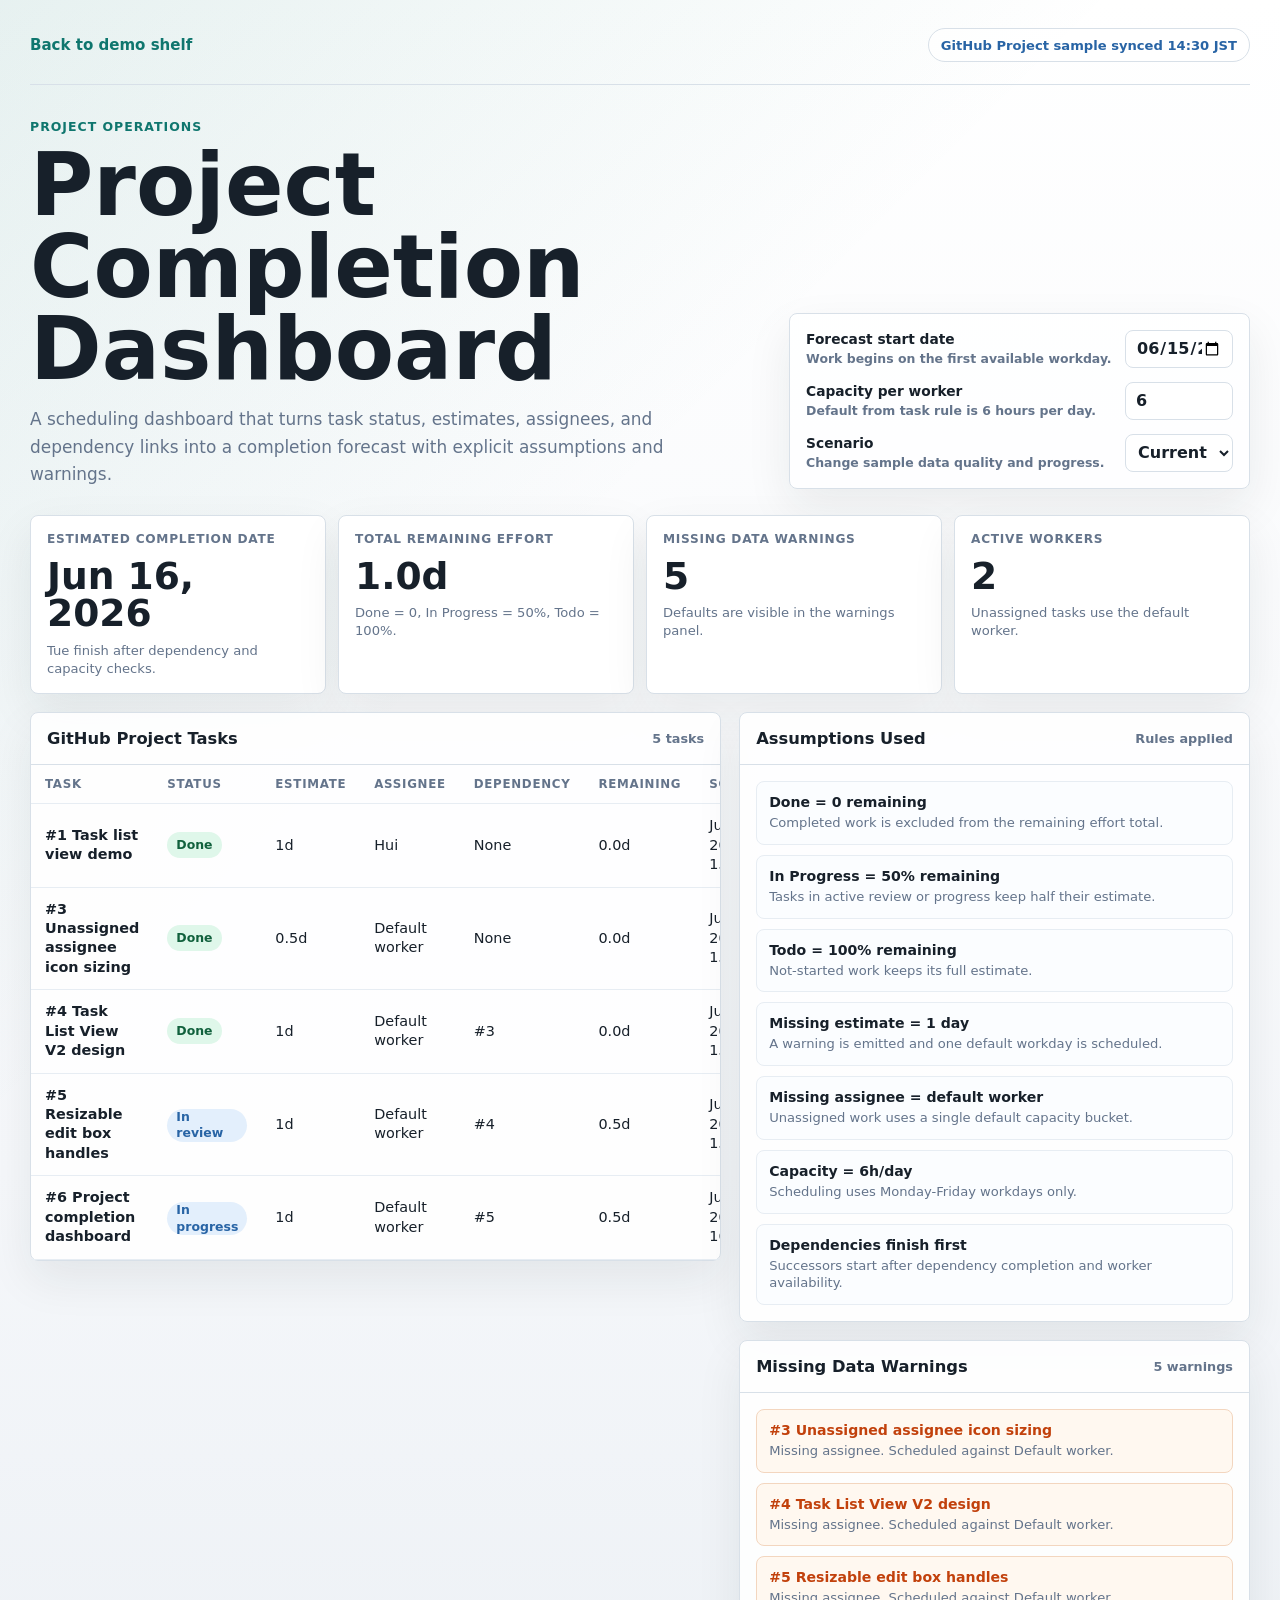
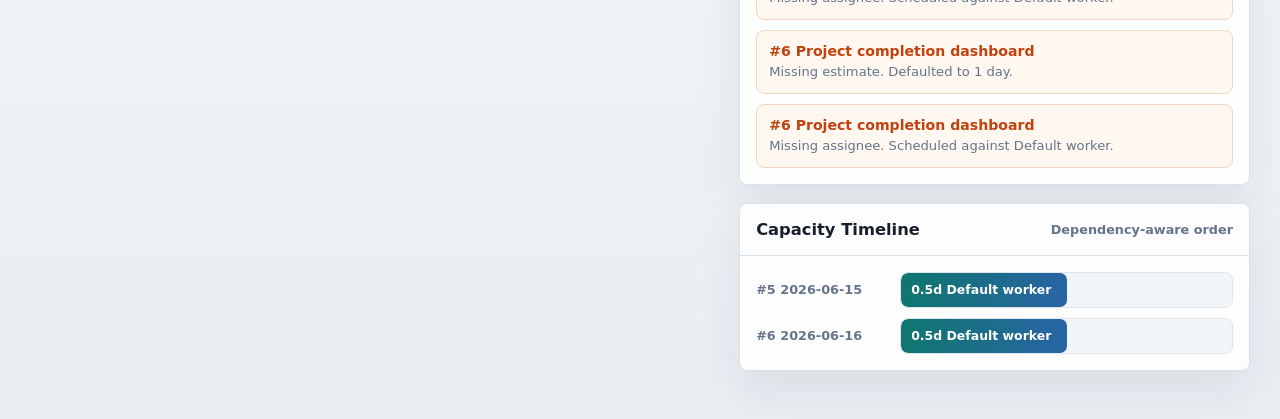
==== demos/project-dashboard/index.html @ 9aef8b50 "Add project completion dashboard demo" ====
<!doctype html>
<html lang="en">
  <head>
    <meta charset="utf-8">
    <meta name="viewport" content="width=device-width, initial-scale=1">
    <meta name="description" content="Project completion dashboard demo for GitHub Project task data.">
    <title>Project Completion Dashboard</title>
    <style>
      :root {
        color-scheme: light;
        --bg: #f5f7fa;
        --panel: #ffffff;
        --ink: #17202a;
        --muted: #64748b;
        --line: #d8e0e8;
        --green: #0f766e;
        --blue: #2864a5;
        --amber: #b86d18;
        --red: #c2410c;
        --violet: #7252aa;
        --shadow: 0 18px 46px rgba(23, 32, 42, 0.08);
        font-family:
          Inter, ui-sans-serif, system-ui, -apple-system, BlinkMacSystemFont, "Segoe UI",
          sans-serif;
      }

      * {
        box-sizing: border-box;
      }

      body {
        min-height: 100vh;
        margin: 0;
        background:
          linear-gradient(135deg, rgba(15, 118, 110, 0.1), transparent 34%),
          linear-gradient(180deg, #ffffff 0%, var(--bg) 58%, #e9eef3 100%);
        color: var(--ink);
      }

      button,
      input,
      select {
        font: inherit;
      }

      .app {
        width: min(1220px, calc(100% - 32px));
        margin: 0 auto;
        padding: 28px 0 48px;
      }

      .topbar {
        display: flex;
        align-items: center;
        justify-content: space-between;
        gap: 16px;
        padding-bottom: 22px;
        border-bottom: 1px solid var(--line);
      }

      .back {
        color: var(--green);
        font-size: 0.94rem;
        font-weight: 800;
        text-decoration: none;
      }

      .sync-chip {
        display: inline-flex;
        align-items: center;
        min-height: 34px;
        padding: 0 12px;
        border: 1px solid var(--line);
        border-radius: 999px;
        background: rgba(255, 255, 255, 0.82);
        color: var(--blue);
        font-size: 0.82rem;
        font-weight: 850;
      }

      h1,
      h2,
      h3,
      p {
        margin-top: 0;
      }

      .hero {
        display: grid;
        grid-template-columns: minmax(0, 0.92fr) minmax(320px, 0.58fr);
        gap: 28px;
        align-items: end;
        padding: 34px 0 26px;
      }

      .eyebrow {
        margin: 0 0 10px;
        color: var(--green);
        font-size: 0.78rem;
        font-weight: 850;
        letter-spacing: 0.08em;
        text-transform: uppercase;
      }

      h1 {
        max-width: 760px;
        margin-bottom: 16px;
        font-size: clamp(2.55rem, 7vw, 5.4rem);
        line-height: 0.95;
        letter-spacing: 0;
      }

      .lede {
        max-width: 680px;
        margin-bottom: 0;
        color: var(--muted);
        font-size: 1.06rem;
        line-height: 1.62;
      }

      .control-panel {
        display: grid;
        gap: 14px;
        padding: 16px;
        border: 1px solid var(--line);
        border-radius: 8px;
        background: rgba(255, 255, 255, 0.84);
        box-shadow: var(--shadow);
      }

      .control-row {
        display: grid;
        grid-template-columns: minmax(0, 1fr) 108px;
        gap: 12px;
        align-items: center;
      }

      .control-row label {
        display: grid;
        gap: 4px;
        color: var(--ink);
        font-size: 0.86rem;
        font-weight: 850;
      }

      .control-row span {
        color: var(--muted);
        font-size: 0.78rem;
        font-weight: 700;
      }

      input,
      select {
        min-width: 0;
        min-height: 38px;
        border: 1px solid var(--line);
        border-radius: 8px;
        background: #ffffff;
        color: var(--ink);
        font-weight: 800;
      }

      input {
        padding: 0 10px;
      }

      select {
        padding: 0 8px;
      }

      .metrics {
        display: grid;
        grid-template-columns: repeat(4, minmax(0, 1fr));
        gap: 12px;
        margin-bottom: 18px;
      }

      .metric {
        min-height: 132px;
        padding: 16px;
        border: 1px solid var(--line);
        border-radius: 8px;
        background: var(--panel);
        box-shadow: var(--shadow);
      }

      .metric span {
        display: block;
        margin-bottom: 12px;
        color: var(--muted);
        font-size: 0.76rem;
        font-weight: 850;
        letter-spacing: 0.06em;
        text-transform: uppercase;
      }

      .metric strong {
        display: block;
        font-size: clamp(1.55rem, 3vw, 2.35rem);
        line-height: 1;
      }

      .metric small {
        display: block;
        margin-top: 9px;
        color: var(--muted);
        font-size: 0.82rem;
        line-height: 1.35;
      }

      .workspace {
        display: grid;
        grid-template-columns: minmax(0, 1.15fr) minmax(300px, 0.85fr);
        gap: 18px;
        align-items: start;
      }

      .panel {
        min-width: 0;
        border: 1px solid var(--line);
        border-radius: 8px;
        background: rgba(255, 255, 255, 0.9);
        box-shadow: var(--shadow);
      }

      .panel-header {
        display: flex;
        align-items: center;
        justify-content: space-between;
        gap: 12px;
        padding: 16px;
        border-bottom: 1px solid var(--line);
      }

      .panel-header h2 {
        margin: 0;
        font-size: 1.02rem;
      }

      .panel-header span {
        color: var(--muted);
        font-size: 0.8rem;
        font-weight: 800;
      }

      .table-wrap {
        overflow-x: auto;
      }

      table {
        width: 100%;
        border-collapse: collapse;
        min-width: 720px;
      }

      th,
      td {
        padding: 12px 14px;
        border-bottom: 1px solid #e7edf3;
        text-align: left;
        vertical-align: middle;
      }

      th {
        color: var(--muted);
        font-size: 0.74rem;
        font-weight: 850;
        letter-spacing: 0.06em;
        text-transform: uppercase;
      }

      td {
        font-size: 0.9rem;
        line-height: 1.35;
      }

      .task-title {
        font-weight: 850;
      }

      .status {
        display: inline-flex;
        align-items: center;
        min-height: 26px;
        padding: 0 9px;
        border-radius: 999px;
        background: #edf2f7;
        color: var(--ink);
        font-size: 0.78rem;
        font-weight: 850;
      }

      .status.done {
        background: #dff7ea;
        color: #11613d;
      }

      .status.progress {
        background: #e3effc;
        color: var(--blue);
      }

      .status.todo {
        background: #f8ecd9;
        color: var(--amber);
      }

      .side-stack {
        display: grid;
        gap: 18px;
      }

      .list {
        display: grid;
        gap: 10px;
        padding: 16px;
        margin: 0;
        list-style: none;
      }

      .list li {
        display: grid;
        gap: 4px;
        padding: 12px;
        border: 1px solid #e7edf3;
        border-radius: 8px;
        background: #fbfdff;
      }

      .list strong {
        font-size: 0.88rem;
      }

      .list span {
        color: var(--muted);
        font-size: 0.82rem;
        line-height: 1.35;
      }

      .warnings li {
        border-color: #f3d6bf;
        background: #fff8f0;
      }

      .warnings strong {
        color: var(--red);
      }

      .timeline {
        display: grid;
        gap: 10px;
        padding: 16px;
      }

      .bar-row {
        display: grid;
        grid-template-columns: 132px minmax(0, 1fr);
        gap: 12px;
        align-items: center;
      }

      .bar-row span {
        color: var(--muted);
        font-size: 0.8rem;
        font-weight: 850;
      }

      .bar-track {
        min-height: 34px;
        overflow: hidden;
        border: 1px solid #dce4ec;
        border-radius: 8px;
        background: #f3f6f9;
      }

      .bar {
        display: flex;
        align-items: center;
        min-height: 34px;
        padding: 0 10px;
        border-radius: 7px;
        background: linear-gradient(90deg, var(--green), var(--blue));
        color: #ffffff;
        font-size: 0.78rem;
        font-weight: 850;
        white-space: nowrap;
      }

      .empty-state {
        padding: 18px;
        color: var(--muted);
        font-size: 0.9rem;
      }

      @media (max-width: 980px) {
        .hero,
        .workspace {
          grid-template-columns: 1fr;
        }

        .metrics {
          grid-template-columns: repeat(2, minmax(0, 1fr));
        }
      }

      @media (max-width: 640px) {
        .app {
          width: min(100% - 24px, 1220px);
          padding-top: 22px;
        }

        .topbar,
        .panel-header {
          align-items: flex-start;
          flex-direction: column;
        }

        .metrics {
          grid-template-columns: 1fr;
        }

        .control-row,
        .bar-row {
          grid-template-columns: 1fr;
        }
      }
    </style>
  </head>
  <body>
    <main class="app">
      <header class="topbar">
        <a class="back" href="/">Back to demo shelf</a>
        <span class="sync-chip">GitHub Project sample synced 14:30 JST</span>
      </header>

      <section class="hero" aria-labelledby="page-title">
        <div>
          <p class="eyebrow">Project operations</p>
          <h1 id="page-title">Project Completion Dashboard</h1>
          <p class="lede">
            A scheduling dashboard that turns task status, estimates, assignees, and dependency links into a completion forecast with explicit assumptions and warnings.
          </p>
        </div>
        <form class="control-panel" aria-label="Forecast controls">
          <div class="control-row">
            <label for="start-date">
              Forecast start date
              <span>Work begins on the first available workday.</span>
            </label>
            <input id="start-date" type="date" value="2026-06-15">
          </div>
          <div class="control-row">
            <label for="capacity">
              Capacity per worker
              <span>Default from task rule is 6 hours per day.</span>
            </label>
            <input id="capacity" type="number" min="1" max="12" step="0.5" value="6">
          </div>
          <div class="control-row">
            <label for="scenario">
              Scenario
              <span>Change sample data quality and progress.</span>
            </label>
            <select id="scenario">
              <option value="current">Current board</option>
              <option value="clean">Fully estimated</option>
              <option value="blocked">Blocked review</option>
            </select>
          </div>
        </form>
      </section>

      <section class="metrics" aria-label="Forecast summary">
        <div class="metric">
          <span>Estimated Completion Date</span>
          <strong id="completion-date">-</strong>
          <small id="completion-note">Waiting for project data.</small>
        </div>
        <div class="metric">
          <span>Total Remaining Effort</span>
          <strong id="remaining-effort">-</strong>
          <small>Done = 0, In Progress = 50%, Todo = 100%.</small>
        </div>
        <div class="metric">
          <span>Missing Data Warnings</span>
          <strong id="warning-count">-</strong>
          <small>Defaults are visible in the warnings panel.</small>
        </div>
        <div class="metric">
          <span>Active Workers</span>
          <strong id="worker-count">-</strong>
          <small>Unassigned tasks use the default worker.</small>
        </div>
      </section>

      <section class="workspace">
        <div class="panel">
          <div class="panel-header">
            <h2>GitHub Project Tasks</h2>
            <span id="task-count">0 tasks</span>
          </div>
          <div class="table-wrap">
            <table>
              <thead>
                <tr>
                  <th>Task</th>
                  <th>Status</th>
                  <th>Estimate</th>
                  <th>Assignee</th>
                  <th>Dependency</th>
                  <th>Remaining</th>
                  <th>Scheduled</th>
                </tr>
              </thead>
              <tbody id="task-body"></tbody>
            </table>
          </div>
        </div>

        <div class="side-stack">
          <div class="panel">
            <div class="panel-header">
              <h2>Assumptions Used</h2>
              <span>Rules applied</span>
            </div>
            <ul class="list" id="assumptions-list"></ul>
          </div>

          <div class="panel">
            <div class="panel-header">
              <h2>Missing Data Warnings</h2>
              <span id="warning-label">0 warnings</span>
            </div>
            <ul class="list warnings" id="warnings-list"></ul>
          </div>

          <div class="panel">
            <div class="panel-header">
              <h2>Capacity Timeline</h2>
              <span>Dependency-aware order</span>
            </div>
            <div class="timeline" id="timeline"></div>
          </div>
        </div>
      </section>
    </main>

    <script>
      const scenarios = {
        current: [
          { id: 1, title: "Task list view demo", status: "Done", estimateDays: 1, assignee: "Hui", dependency: null },
          { id: 3, title: "Unassigned assignee icon sizing", status: "Done", estimateDays: 0.5, assignee: "", dependency: null },
          { id: 4, title: "Task List View V2 design", status: "Done", estimateDays: 1, assignee: "", dependency: 3 },
          { id: 5, title: "Resizable edit box handles", status: "In review", estimateDays: 1, assignee: "", dependency: 4 },
          { id: 6, title: "Project completion dashboard", status: "In progress", estimateDays: null, assignee: "", dependency: 5 }
        ],
        clean: [
          { id: 1, title: "Task list view demo", status: "Done", estimateDays: 1, assignee: "Hui", dependency: null },
          { id: 3, title: "Unassigned assignee icon sizing", status: "Done", estimateDays: 0.5, assignee: "Hui", dependency: null },
          { id: 4, title: "Task List View V2 design", status: "Done", estimateDays: 1, assignee: "Hui", dependency: 3 },
          { id: 5, title: "Resizable edit box handles", status: "In review", estimateDays: 1, assignee: "Hui", dependency: 4 },
          { id: 6, title: "Project completion dashboard", status: "In progress", estimateDays: 1.5, assignee: "Hui", dependency: 5 }
        ],
        blocked: [
          { id: 1, title: "Task list view demo", status: "Done", estimateDays: 1, assignee: "Hui", dependency: null },
          { id: 3, title: "Unassigned assignee icon sizing", status: "Done", estimateDays: null, assignee: "", dependency: null },
          { id: 4, title: "Task List View V2 design", status: "Done", estimateDays: 1, assignee: "", dependency: 3 },
          { id: 5, title: "Resizable edit box handles", status: "Todo", estimateDays: null, assignee: "", dependency: 4 },
          { id: 6, title: "Project completion dashboard", status: "Todo", estimateDays: null, assignee: "", dependency: 5 }
        ]
      };

      const state = {
        startDate: "2026-06-15",
        capacityHours: 6,
        scenario: "current"
      };

      const statusClass = {
        Done: "done",
        "In progress": "progress",
        "In review": "progress",
        Todo: "todo",
        Draft: "todo"
      };

      const workdayNames = ["Sun", "Mon", "Tue", "Wed", "Thu", "Fri", "Sat"];

      const elements = {
        startDate: document.querySelector("#start-date"),
        capacity: document.querySelector("#capacity"),
        scenario: document.querySelector("#scenario"),
        completionDate: document.querySelector("#completion-date"),
        completionNote: document.querySelector("#completion-note"),
        remainingEffort: document.querySelector("#remaining-effort"),
        warningCount: document.querySelector("#warning-count"),
        warningLabel: document.querySelector("#warning-label"),
        workerCount: document.querySelector("#worker-count"),
        taskCount: document.querySelector("#task-count"),
        taskBody: document.querySelector("#task-body"),
        assumptionsList: document.querySelector("#assumptions-list"),
        warningsList: document.querySelector("#warnings-list"),
        timeline: document.querySelector("#timeline")
      };

      function parseDate(value) {
        const [year, month, day] = value.split("-").map(Number);
        return new Date(year, month - 1, day);
      }

      function formatDate(date) {
        return new Intl.DateTimeFormat("en", {
          month: "short",
          day: "numeric",
          year: "numeric"
        }).format(date);
      }

      function toISODate(date) {
        const year = date.getFullYear();
        const month = String(date.getMonth() + 1).padStart(2, "0");
        const day = String(date.getDate()).padStart(2, "0");
        return `${year}-${month}-${day}`;
      }

      function isWorkday(date) {
        const day = date.getDay();
        return day >= 1 && day <= 5;
      }

      function nextWorkday(date) {
        const candidate = new Date(date);
        while (!isWorkday(candidate)) {
          candidate.setDate(candidate.getDate() + 1);
        }
        return candidate;
      }

      function addWorkdays(date, days) {
        let remaining = Math.max(0, Math.ceil(days));
        const cursor = nextWorkday(date);
        if (remaining === 0) {
          return cursor;
        }

        while (remaining > 1) {
          cursor.setDate(cursor.getDate() + 1);
          if (isWorkday(cursor)) {
            remaining -= 1;
          }
        }

        return cursor;
      }

      function effortMultiplier(status) {
        if (status === "Done") return 0;
        if (status === "In progress" || status === "In review") return 0.5;
        return 1;
      }

      function topologicalSort(tasks) {
        const sorted = [];
        const pending = [...tasks];
        const seen = new Set();

        while (pending.length) {
          const index = pending.findIndex((task) => !task.dependency || seen.has(task.dependency));
          const nextIndex = index === -1 ? 0 : index;
          const [task] = pending.splice(nextIndex, 1);
          sorted.push(task);
          seen.add(task.id);
        }

        return sorted;
      }

      function buildForecast() {
        const tasks = scenarios[state.scenario].map((task) => ({ ...task }));
        const startDate = nextWorkday(parseDate(state.startDate));
        const warnings = [];
        const workerAvailability = new Map();
        const finishByTask = new Map();

        const scheduled = topologicalSort(tasks).map((task) => {
          const estimateDays = Number.isFinite(task.estimateDays) ? task.estimateDays : 1;
          const worker = task.assignee || "Default worker";
          const remainingDays = estimateDays * effortMultiplier(task.status) * (6 / state.capacityHours);
          const dependencyFinish = task.dependency ? finishByTask.get(task.dependency) : null;
          const workerReady = workerAvailability.get(worker) || startDate;
          const earliest = nextWorkday(new Date(Math.max(startDate, dependencyFinish || startDate, workerReady)));
          const finish = remainingDays === 0 ? earliest : addWorkdays(earliest, remainingDays);

          if (!Number.isFinite(task.estimateDays)) {
            warnings.push({
              task: `#${task.id} ${task.title}`,
              message: "Missing estimate. Defaulted to 1 day."
            });
          }

          if (!task.assignee) {
            warnings.push({
              task: `#${task.id} ${task.title}`,
              message: "Missing assignee. Scheduled against Default worker."
            });
          }

          finishByTask.set(task.id, finish);
          if (remainingDays > 0) {
            const nextAvailable = new Date(finish);
            nextAvailable.setDate(nextAvailable.getDate() + 1);
            workerAvailability.set(worker, nextWorkday(nextAvailable));
          }

          return {
            ...task,
            estimateDays,
            worker,
            remainingDays,
            start: earliest,
            finish
          };
        });

        const openTasks = scheduled.filter((task) => task.remainingDays > 0);
        const completion = openTasks.reduce((latest, task) => {
          return task.finish > latest ? task.finish : latest;
        }, startDate);

        return {
          tasks: scheduled,
          startDate,
          completion,
          remainingDays: scheduled.reduce((sum, task) => sum + task.remainingDays, 0),
          warnings,
          workers: new Set(scheduled.map((task) => task.worker)),
          openTasks
        };
      }

      function renderMetrics(forecast) {
        elements.completionDate.textContent = formatDate(forecast.completion);
        elements.completionNote.textContent = `${workdayNames[forecast.completion.getDay()]} finish after dependency and capacity checks.`;
        elements.remainingEffort.textContent = `${forecast.remainingDays.toFixed(1)}d`;
        elements.warningCount.textContent = String(forecast.warnings.length);
        elements.warningLabel.textContent = `${forecast.warnings.length} warnings`;
        elements.workerCount.textContent = String(forecast.workers.size);
        elements.taskCount.textContent = `${forecast.tasks.length} tasks`;
      }

      function renderTasks(forecast) {
        elements.taskBody.innerHTML = forecast.tasks.map((task) => {
          const statusKey = statusClass[task.status] || "todo";
          const dependency = task.dependency ? `#${task.dependency}` : "None";
          const estimate = Number.isFinite(task.estimateDays) ? `${task.estimateDays}d` : "1d default";
          return `
            <tr>
              <td class="task-title">#${task.id} ${task.title}</td>
              <td><span class="status ${statusKey}">${task.status}</span></td>
              <td>${estimate}</td>
              <td>${task.worker}</td>
              <td>${dependency}</td>
              <td>${task.remainingDays.toFixed(1)}d</td>
              <td>${formatDate(task.start)} - ${formatDate(task.finish)}</td>
            </tr>
          `;
        }).join("");
      }

      function renderAssumptions() {
        const assumptions = [
          ["Done = 0 remaining", "Completed work is excluded from the remaining effort total."],
          ["In Progress = 50% remaining", "Tasks in active review or progress keep half their estimate."],
          ["Todo = 100% remaining", "Not-started work keeps its full estimate."],
          ["Missing estimate = 1 day", "A warning is emitted and one default workday is scheduled."],
          ["Missing assignee = default worker", "Unassigned work uses a single default capacity bucket."],
          [`Capacity = ${state.capacityHours}h/day`, "Scheduling uses Monday-Friday workdays only."],
          ["Dependencies finish first", "Successors start after dependency completion and worker availability."]
        ];

        elements.assumptionsList.innerHTML = assumptions.map(([title, detail]) => `
          <li>
            <strong>${title}</strong>
            <span>${detail}</span>
          </li>
        `).join("");
      }

      function renderWarnings(forecast) {
        if (!forecast.warnings.length) {
          elements.warningsList.innerHTML = `
            <li>
              <strong>No missing data</strong>
              <span>All scheduled tasks include estimates and assignees.</span>
            </li>
          `;
          return;
        }

        elements.warningsList.innerHTML = forecast.warnings.map((warning) => `
          <li>
            <strong>${warning.task}</strong>
            <span>${warning.message}</span>
          </li>
        `).join("");
      }

      function renderTimeline(forecast) {
        if (!forecast.openTasks.length) {
          elements.timeline.innerHTML = `<p class="empty-state">No open work remains for this scenario.</p>`;
          return;
        }

        const maxRemaining = Math.max(...forecast.openTasks.map((task) => task.remainingDays), 1);
        elements.timeline.innerHTML = forecast.openTasks.map((task) => {
          const width = Math.max(18, Math.round((task.remainingDays / maxRemaining) * 100));
          return `
            <div class="bar-row">
              <span>#${task.id} ${toISODate(task.finish)}</span>
              <div class="bar-track">
                <div class="bar" style="width: ${width}%;">${task.remainingDays.toFixed(1)}d ${task.worker}</div>
              </div>
            </div>
          `;
        }).join("");
      }

      function render() {
        state.startDate = elements.startDate.value;
        state.capacityHours = Number(elements.capacity.value) || 6;
        state.scenario = elements.scenario.value;

        const forecast = buildForecast();
        renderMetrics(forecast);
        renderTasks(forecast);
        renderAssumptions();
        renderWarnings(forecast);
        renderTimeline(forecast);
      }

      elements.startDate.addEventListener("change", render);
      elements.capacity.addEventListener("input", render);
      elements.scenario.addEventListener("change", render);

      render();
    </script>
  </body>
</html>
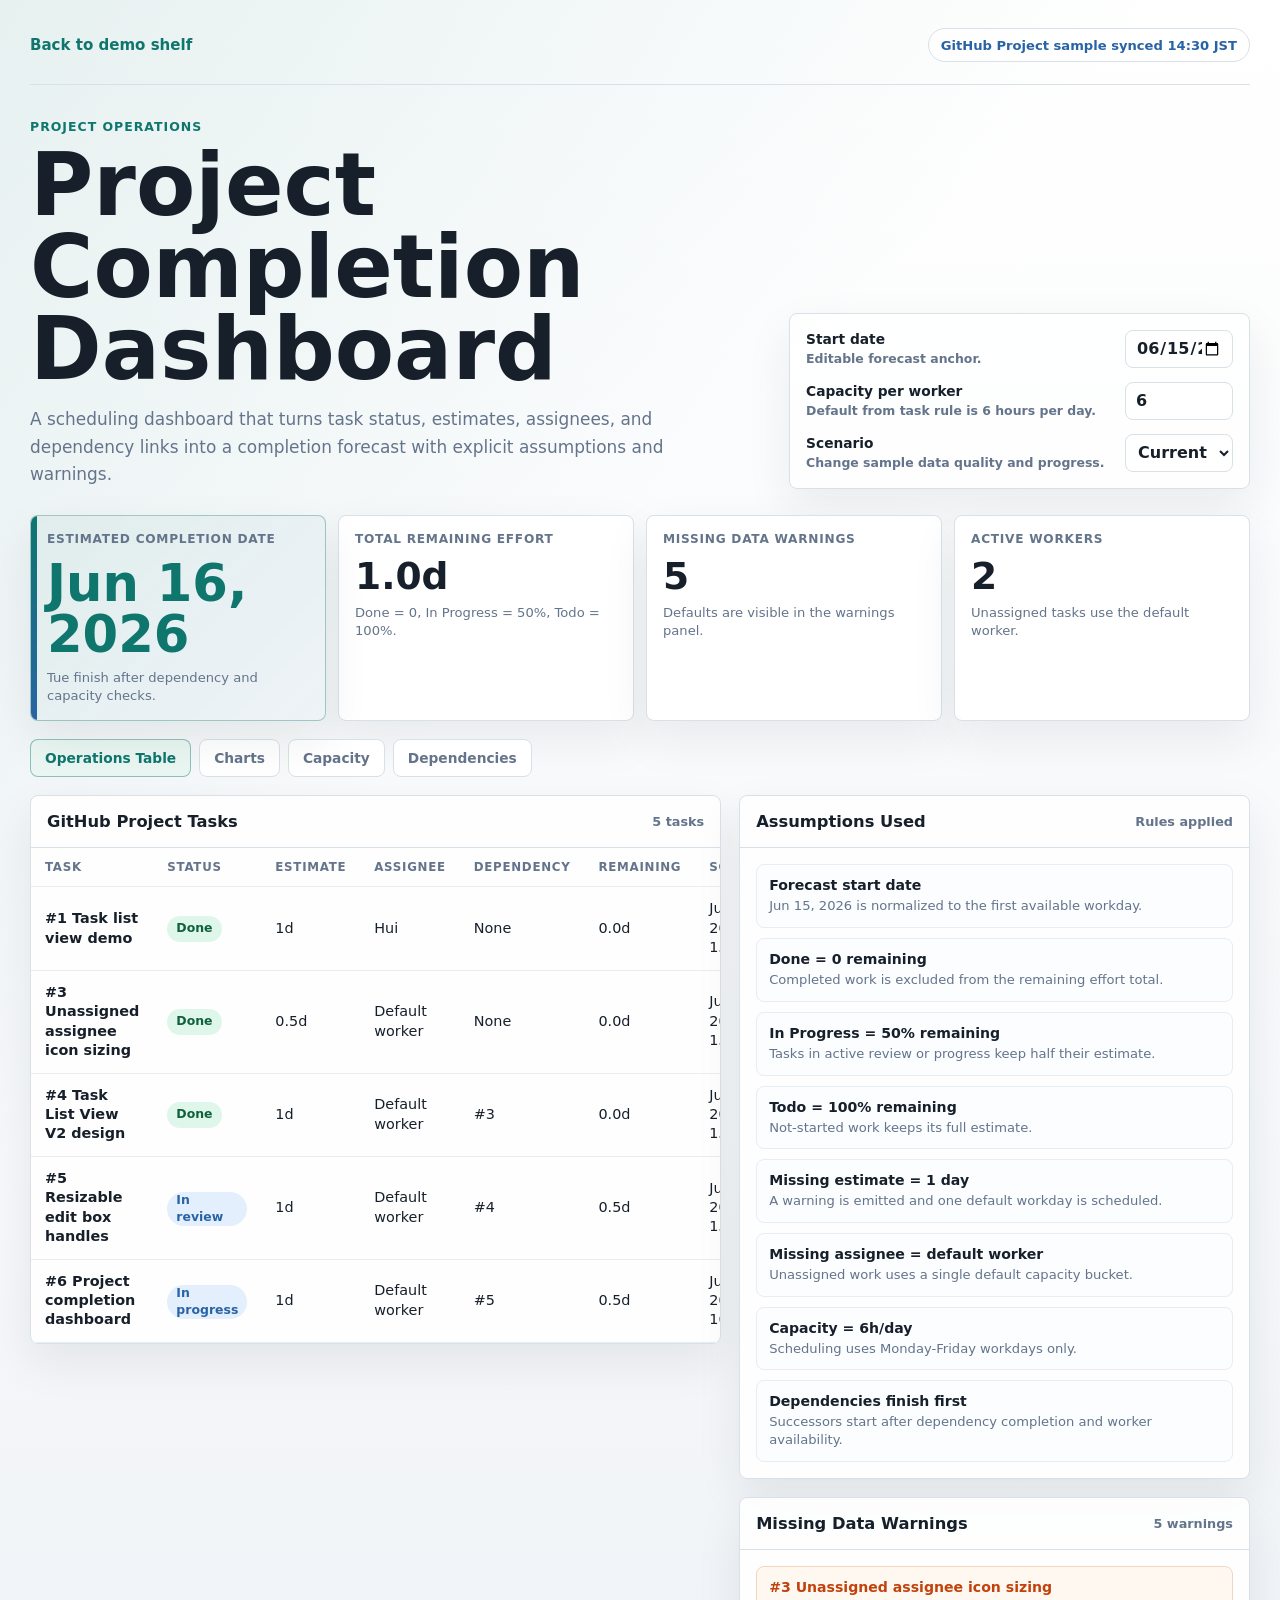
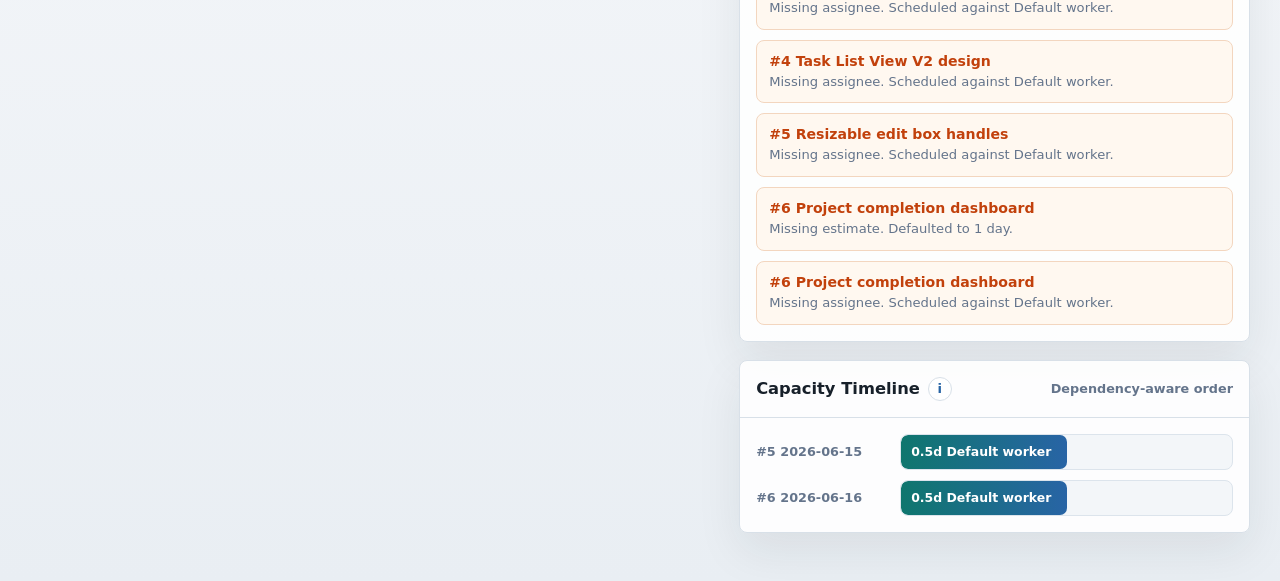
==== commit 9ffcd244: "Refine project dashboard review designs" ====
--- a/demos/project-dashboard/index.html
+++ b/demos/project-dashboard/index.html
@@ -184,6 +184,23 @@
         box-shadow: var(--shadow);
       }
 
+      .metric.primary {
+        position: relative;
+        overflow: hidden;
+        border-color: rgba(15, 118, 110, 0.34);
+        background:
+          linear-gradient(135deg, rgba(15, 118, 110, 0.13), rgba(40, 100, 165, 0.08)),
+          #ffffff;
+      }
+
+      .metric.primary::before {
+        position: absolute;
+        inset: 0 auto 0 0;
+        width: 6px;
+        background: linear-gradient(180deg, var(--green), var(--blue));
+        content: "";
+      }
+
       .metric span {
         display: block;
         margin-bottom: 12px;
@@ -200,6 +217,11 @@
         line-height: 1;
       }
 
+      .metric.primary strong {
+        color: var(--green);
+        font-size: clamp(2rem, 4vw, 3.3rem);
+      }
+
       .metric small {
         display: block;
         margin-top: 9px;
@@ -213,6 +235,39 @@
         grid-template-columns: minmax(0, 1.15fr) minmax(300px, 0.85fr);
         gap: 18px;
         align-items: start;
+      }
+
+      .view-tabs {
+        display: flex;
+        flex-wrap: wrap;
+        gap: 8px;
+        margin: 0 0 18px;
+      }
+
+      .tab-button {
+        min-height: 38px;
+        padding: 0 14px;
+        border: 1px solid var(--line);
+        border-radius: 8px;
+        background: #ffffff;
+        color: var(--muted);
+        font-size: 0.86rem;
+        font-weight: 850;
+        cursor: pointer;
+      }
+
+      .tab-button[aria-selected="true"] {
+        border-color: rgba(15, 118, 110, 0.42);
+        background: #e9f6f2;
+        color: var(--green);
+      }
+
+      .design-view {
+        display: none;
+      }
+
+      .design-view.active {
+        display: block;
       }
 
       .panel {
@@ -241,6 +296,49 @@
         color: var(--muted);
         font-size: 0.8rem;
         font-weight: 800;
+      }
+
+      .panel-title {
+        display: flex;
+        align-items: center;
+        gap: 8px;
+      }
+
+      .info-button {
+        display: inline-grid;
+        place-items: center;
+        width: 24px;
+        height: 24px;
+        border: 1px solid var(--line);
+        border-radius: 999px;
+        background: #ffffff;
+        color: var(--blue);
+        font-size: 0.82rem;
+        font-weight: 900;
+        cursor: help;
+      }
+
+      .info-button:focus-visible {
+        outline: 3px solid rgba(40, 100, 165, 0.25);
+        outline-offset: 2px;
+      }
+
+      .info-button:hover::after,
+      .info-button:focus-visible::after {
+        position: absolute;
+        z-index: 2;
+        width: min(260px, calc(100vw - 48px));
+        margin: 38px 0 0 -24px;
+        padding: 10px 12px;
+        border: 1px solid var(--line);
+        border-radius: 8px;
+        background: #ffffff;
+        box-shadow: var(--shadow);
+        color: var(--ink);
+        font-size: 0.78rem;
+        font-weight: 750;
+        line-height: 1.4;
+        content: attr(aria-label);
       }
 
       .table-wrap {
@@ -350,6 +448,139 @@
         display: grid;
         gap: 10px;
         padding: 16px;
+      }
+
+      .chart-grid {
+        display: grid;
+        grid-template-columns: repeat(2, minmax(0, 1fr));
+        gap: 18px;
+      }
+
+      .chart-panel {
+        min-height: 320px;
+      }
+
+      .chart-body {
+        display: grid;
+        gap: 14px;
+        padding: 16px;
+      }
+
+      .donut-wrap {
+        display: grid;
+        grid-template-columns: 180px minmax(0, 1fr);
+        gap: 16px;
+        align-items: center;
+      }
+
+      .donut {
+        width: 180px;
+        height: 180px;
+        border-radius: 50%;
+        background: conic-gradient(var(--green) 0deg, var(--green) 0deg, var(--blue) 0deg, var(--blue) 0deg, #edf2f7 0deg);
+        display: grid;
+        place-items: center;
+      }
+
+      .donut-core {
+        display: grid;
+        place-items: center;
+        width: 112px;
+        height: 112px;
+        border-radius: 50%;
+        background: #ffffff;
+        text-align: center;
+      }
+
+      .donut-core strong {
+        display: block;
+        font-size: 1.8rem;
+        line-height: 1;
+      }
+
+      .legend {
+        display: grid;
+        gap: 8px;
+        margin: 0;
+        padding: 0;
+        list-style: none;
+      }
+
+      .legend li,
+      .signal-row {
+        display: flex;
+        align-items: center;
+        justify-content: space-between;
+        gap: 12px;
+        min-height: 34px;
+        color: var(--muted);
+        font-size: 0.84rem;
+        font-weight: 800;
+      }
+
+      .legend b,
+      .signal-row b {
+        color: var(--ink);
+      }
+
+      .chart-bars,
+      .signal-list {
+        display: grid;
+        gap: 10px;
+      }
+
+      .chart-bar {
+        display: grid;
+        grid-template-columns: 118px minmax(0, 1fr) 54px;
+        gap: 10px;
+        align-items: center;
+      }
+
+      .chart-bar span {
+        color: var(--muted);
+        font-size: 0.78rem;
+        font-weight: 850;
+      }
+
+      .mini-track {
+        height: 28px;
+        overflow: hidden;
+        border: 1px solid #dce4ec;
+        border-radius: 8px;
+        background: #f3f6f9;
+      }
+
+      .mini-fill {
+        height: 100%;
+        border-radius: 7px;
+        background: linear-gradient(90deg, var(--green), var(--blue));
+      }
+
+      .dependency-flow {
+        display: grid;
+        gap: 10px;
+      }
+
+      .flow-step {
+        display: grid;
+        grid-template-columns: 46px minmax(0, 1fr) 84px;
+        gap: 10px;
+        align-items: center;
+        padding: 12px;
+        border: 1px solid #e7edf3;
+        border-radius: 8px;
+        background: #fbfdff;
+      }
+
+      .flow-step b {
+        color: var(--blue);
+        font-size: 0.88rem;
+      }
+
+      .flow-step span {
+        color: var(--muted);
+        font-size: 0.82rem;
+        font-weight: 800;
       }
 
       .bar-row {
@@ -401,6 +632,11 @@
         .metrics {
           grid-template-columns: repeat(2, minmax(0, 1fr));
         }
+
+        .chart-grid,
+        .donut-wrap {
+          grid-template-columns: 1fr;
+        }
       }
 
       @media (max-width: 640px) {
@@ -420,8 +656,15 @@
         }
 
         .control-row,
-        .bar-row {
+        .bar-row,
+        .chart-bar,
+        .flow-step {
           grid-template-columns: 1fr;
+        }
+
+        .view-tabs {
+          display: grid;
+          grid-template-columns: repeat(2, minmax(0, 1fr));
         }
       }
     </style>
@@ -444,8 +687,8 @@
         <form class="control-panel" aria-label="Forecast controls">
           <div class="control-row">
             <label for="start-date">
-              Forecast start date
-              <span>Work begins on the first available workday.</span>
+              Start date
+              <span>Editable forecast anchor.</span>
             </label>
             <input id="start-date" type="date" value="2026-06-15">
           </div>
@@ -471,7 +714,7 @@
       </section>
 
       <section class="metrics" aria-label="Forecast summary">
-        <div class="metric">
+        <div class="metric primary">
           <span>Estimated Completion Date</span>
           <strong id="completion-date">-</strong>
           <small id="completion-note">Waiting for project data.</small>
@@ -493,7 +736,15 @@
         </div>
       </section>
 
-      <section class="workspace">
+      <nav class="view-tabs" aria-label="Dashboard designs">
+        <button class="tab-button" type="button" data-view="overview" aria-selected="true">Operations Table</button>
+        <button class="tab-button" type="button" data-view="charts" aria-selected="false">Charts</button>
+        <button class="tab-button" type="button" data-view="capacity" aria-selected="false">Capacity</button>
+        <button class="tab-button" type="button" data-view="dependency" aria-selected="false">Dependencies</button>
+      </nav>
+
+      <section class="design-view active" id="view-overview" aria-label="Operations table design">
+      <div class="workspace">
         <div class="panel">
           <div class="panel-header">
             <h2>GitHub Project Tasks</h2>
@@ -536,10 +787,103 @@
 
           <div class="panel">
             <div class="panel-header">
-              <h2>Capacity Timeline</h2>
+              <div class="panel-title">
+                <h2>Capacity Timeline</h2>
+                <button
+                  class="info-button"
+                  type="button"
+                  aria-label="Capacity Timeline shows each open task after dependency, worker availability, workday, and capacity rules are applied."
+                >i</button>
+              </div>
               <span>Dependency-aware order</span>
             </div>
             <div class="timeline" id="timeline"></div>
+          </div>
+        </div>
+      </div>
+      </section>
+
+      <section class="design-view" id="view-charts" aria-label="Charts dashboard design">
+        <div class="chart-grid">
+          <div class="panel chart-panel">
+            <div class="panel-header">
+              <h2>Completion Mix</h2>
+              <span>Status-weighted effort</span>
+            </div>
+            <div class="chart-body">
+              <div class="donut-wrap">
+                <div class="donut" id="status-donut">
+                  <div class="donut-core">
+                    <strong id="done-percent">0%</strong>
+                    <span>done</span>
+                  </div>
+                </div>
+                <ul class="legend" id="status-legend"></ul>
+              </div>
+            </div>
+          </div>
+
+          <div class="panel chart-panel">
+            <div class="panel-header">
+              <h2>Remaining Effort by Task</h2>
+              <span>Default estimates included</span>
+            </div>
+            <div class="chart-body">
+              <div class="chart-bars" id="effort-bars"></div>
+            </div>
+          </div>
+        </div>
+      </section>
+
+      <section class="design-view" id="view-capacity" aria-label="Capacity dashboard design">
+        <div class="chart-grid">
+          <div class="panel chart-panel">
+            <div class="panel-header">
+              <div class="panel-title">
+                <h2>Capacity Timeline</h2>
+                <button
+                  class="info-button"
+                  type="button"
+                  aria-label="Capacity Timeline converts estimates into workdays, skips weekends, waits for predecessors, and queues work by assignee."
+                >i</button>
+              </div>
+              <span>Workday schedule</span>
+            </div>
+            <div class="timeline" id="capacity-timeline"></div>
+          </div>
+
+          <div class="panel chart-panel">
+            <div class="panel-header">
+              <h2>Worker Load</h2>
+              <span>Remaining days</span>
+            </div>
+            <div class="chart-body">
+              <div class="chart-bars" id="worker-bars"></div>
+            </div>
+          </div>
+        </div>
+      </section>
+
+      <section class="design-view" id="view-dependency" aria-label="Dependency dashboard design">
+        <div class="chart-grid">
+          <div class="panel chart-panel">
+            <div class="panel-header">
+              <h2>Dependency Path</h2>
+              <span>Successors wait for predecessors</span>
+            </div>
+            <div class="chart-body">
+              <div class="dependency-flow" id="dependency-flow"></div>
+            </div>
+          </div>
+
+          <div class="panel chart-panel">
+            <div class="panel-header">
+              <h2>Forecast Signals</h2>
+              <span>Review checklist</span>
+            </div>
+            <div class="chart-body">
+              <div class="signal-list" id="signal-list"></div>
+            </div>
           </div>
         </div>
       </section>
@@ -590,6 +934,8 @@
         startDate: document.querySelector("#start-date"),
         capacity: document.querySelector("#capacity"),
         scenario: document.querySelector("#scenario"),
+        tabs: [...document.querySelectorAll(".tab-button")],
+        views: [...document.querySelectorAll(".design-view")],
         completionDate: document.querySelector("#completion-date"),
         completionNote: document.querySelector("#completion-note"),
         remainingEffort: document.querySelector("#remaining-effort"),
@@ -600,7 +946,15 @@
         taskBody: document.querySelector("#task-body"),
         assumptionsList: document.querySelector("#assumptions-list"),
         warningsList: document.querySelector("#warnings-list"),
-        timeline: document.querySelector("#timeline")
+        timeline: document.querySelector("#timeline"),
+        capacityTimeline: document.querySelector("#capacity-timeline"),
+        statusDonut: document.querySelector("#status-donut"),
+        donePercent: document.querySelector("#done-percent"),
+        statusLegend: document.querySelector("#status-legend"),
+        effortBars: document.querySelector("#effort-bars"),
+        workerBars: document.querySelector("#worker-bars"),
+        dependencyFlow: document.querySelector("#dependency-flow"),
+        signalList: document.querySelector("#signal-list")
       };
 
       function parseDate(value) {
@@ -767,8 +1121,9 @@
         }).join("");
       }
 
-      function renderAssumptions() {
+      function renderAssumptions(forecast) {
         const assumptions = [
+          ["Forecast start date", `${formatDate(forecast.startDate)} is normalized to the first available workday.`],
           ["Done = 0 remaining", "Completed work is excluded from the remaining effort total."],
           ["In Progress = 50% remaining", "Tasks in active review or progress keep half their estimate."],
           ["Todo = 100% remaining", "Not-started work keeps its full estimate."],
@@ -805,14 +1160,14 @@
         `).join("");
       }
 
-      function renderTimeline(forecast) {
+      function renderTimelineInto(container, forecast) {
         if (!forecast.openTasks.length) {
-          elements.timeline.innerHTML = `<p class="empty-state">No open work remains for this scenario.</p>`;
+          container.innerHTML = `<p class="empty-state">No open work remains for this scenario.</p>`;
           return;
         }
 
         const maxRemaining = Math.max(...forecast.openTasks.map((task) => task.remainingDays), 1);
-        elements.timeline.innerHTML = forecast.openTasks.map((task) => {
+        container.innerHTML = forecast.openTasks.map((task) => {
           const width = Math.max(18, Math.round((task.remainingDays / maxRemaining) * 100));
           return `
             <div class="bar-row">
@@ -825,6 +1180,91 @@
         }).join("");
       }
 
+      function renderCharts(forecast) {
+        const totalEstimate = forecast.tasks.reduce((sum, task) => sum + task.estimateDays, 0) || 1;
+        const doneDays = forecast.tasks
+          .filter((task) => task.status === "Done")
+          .reduce((sum, task) => sum + task.estimateDays, 0);
+        const inFlightDays = forecast.tasks
+          .filter((task) => task.status === "In progress" || task.status === "In review")
+          .reduce((sum, task) => sum + task.estimateDays, 0);
+        const todoDays = Math.max(0, totalEstimate - doneDays - inFlightDays);
+        const doneDegrees = Math.round((doneDays / totalEstimate) * 360);
+        const inFlightDegrees = Math.round((inFlightDays / totalEstimate) * 360);
+        const donePercent = Math.round((doneDays / totalEstimate) * 100);
+
+        elements.statusDonut.style.background = `conic-gradient(var(--green) 0deg ${doneDegrees}deg, var(--blue) ${doneDegrees}deg ${doneDegrees + inFlightDegrees}deg, var(--amber) ${doneDegrees + inFlightDegrees}deg 360deg)`;
+        elements.donePercent.textContent = `${donePercent}%`;
+        elements.statusLegend.innerHTML = [
+          ["Done estimate", `${doneDays.toFixed(1)}d`],
+          ["In progress or review", `${inFlightDays.toFixed(1)}d`],
+          ["Todo estimate", `${todoDays.toFixed(1)}d`]
+        ].map(([label, value]) => `<li><span>${label}</span><b>${value}</b></li>`).join("");
+
+        const maxRemaining = Math.max(...forecast.tasks.map((task) => task.remainingDays), 1);
+        elements.effortBars.innerHTML = forecast.tasks.map((task) => {
+          const width = Math.max(4, Math.round((task.remainingDays / maxRemaining) * 100));
+          return `
+            <div class="chart-bar">
+              <span>#${task.id}</span>
+              <div class="mini-track"><div class="mini-fill" style="width: ${width}%;"></div></div>
+              <b>${task.remainingDays.toFixed(1)}d</b>
+            </div>
+          `;
+        }).join("");
+
+        const workerLoad = forecast.tasks.reduce((load, task) => {
+          load.set(task.worker, (load.get(task.worker) || 0) + task.remainingDays);
+          return load;
+        }, new Map());
+        const maxWorkerLoad = Math.max(...workerLoad.values(), 1);
+        elements.workerBars.innerHTML = [...workerLoad.entries()].map(([worker, days]) => {
+          const width = Math.max(6, Math.round((days / maxWorkerLoad) * 100));
+          return `
+            <div class="chart-bar">
+              <span>${worker}</span>
+              <div class="mini-track"><div class="mini-fill" style="width: ${width}%;"></div></div>
+              <b>${days.toFixed(1)}d</b>
+            </div>
+          `;
+        }).join("");
+      }
+
+      function renderDependencyDesign(forecast) {
+        elements.dependencyFlow.innerHTML = forecast.tasks.map((task) => {
+          const dependency = task.dependency ? `after #${task.dependency}` : "no predecessor";
+          return `
+            <div class="flow-step">
+              <b>#${task.id}</b>
+              <span>${dependency}</span>
+              <span>${toISODate(task.finish)}</span>
+            </div>
+          `;
+        }).join("");
+
+        const finalTask = forecast.openTasks.at(-1) || forecast.tasks.at(-1);
+        elements.signalList.innerHTML = [
+          ["Estimated Completion Date", formatDate(forecast.completion)],
+          ["Open tasks", String(forecast.openTasks.length)],
+          ["Warnings", String(forecast.warnings.length)],
+          ["Critical finish", finalTask ? `#${finalTask.id}` : "None"]
+        ].map(([label, value]) => `
+          <div class="signal-row">
+            <span>${label}</span>
+            <b>${value}</b>
+          </div>
+        `).join("");
+      }
+
+      function activateView(viewName) {
+        elements.tabs.forEach((tab) => {
+          tab.setAttribute("aria-selected", String(tab.dataset.view === viewName));
+        });
+        elements.views.forEach((view) => {
+          view.classList.toggle("active", view.id === `view-${viewName}`);
+        });
+      }
+
       function render() {
         state.startDate = elements.startDate.value;
         state.capacityHours = Number(elements.capacity.value) || 6;
@@ -833,14 +1273,20 @@
         const forecast = buildForecast();
         renderMetrics(forecast);
         renderTasks(forecast);
-        renderAssumptions();
+        renderAssumptions(forecast);
         renderWarnings(forecast);
-        renderTimeline(forecast);
+        renderTimelineInto(elements.timeline, forecast);
+        renderTimelineInto(elements.capacityTimeline, forecast);
+        renderCharts(forecast);
+        renderDependencyDesign(forecast);
       }
 
       elements.startDate.addEventListener("change", render);
       elements.capacity.addEventListener("input", render);
       elements.scenario.addEventListener("change", render);
+      elements.tabs.forEach((tab) => {
+        tab.addEventListener("click", () => activateView(tab.dataset.view));
+      });
 
       render();
     </script>
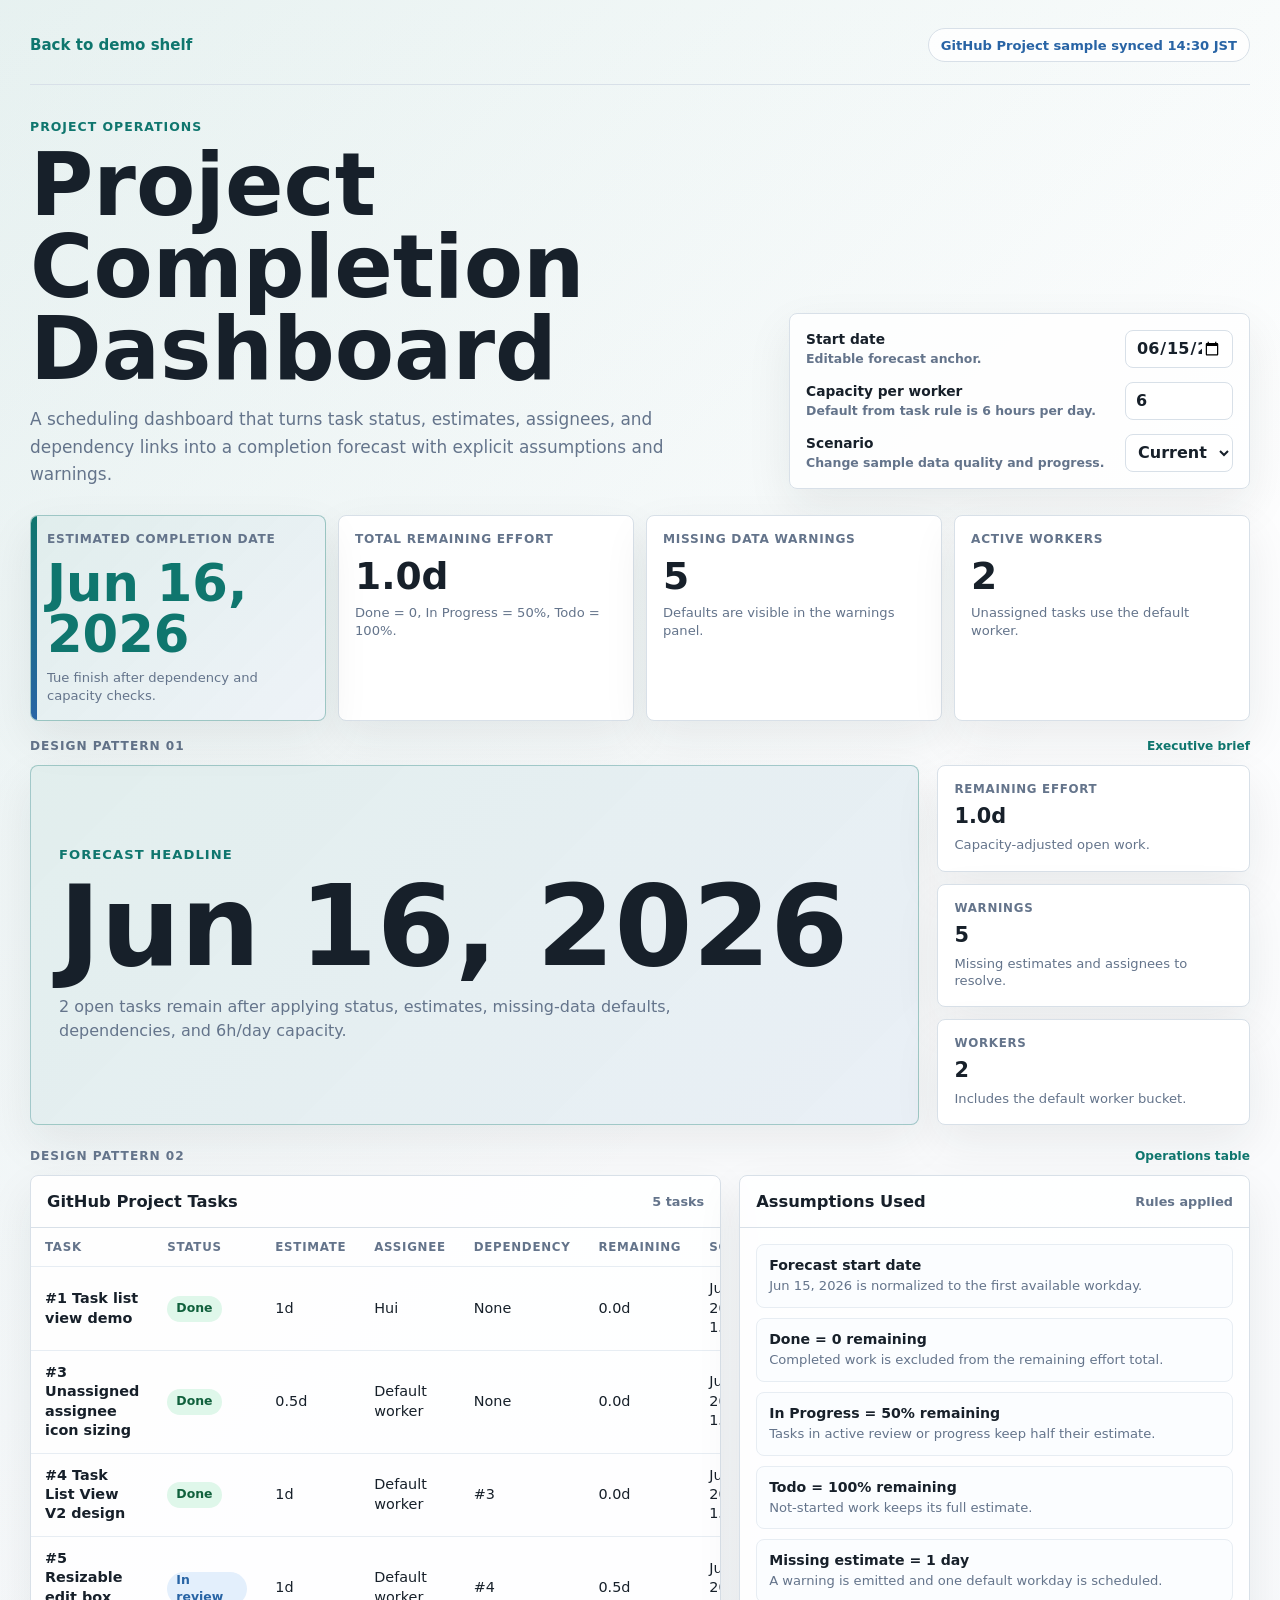
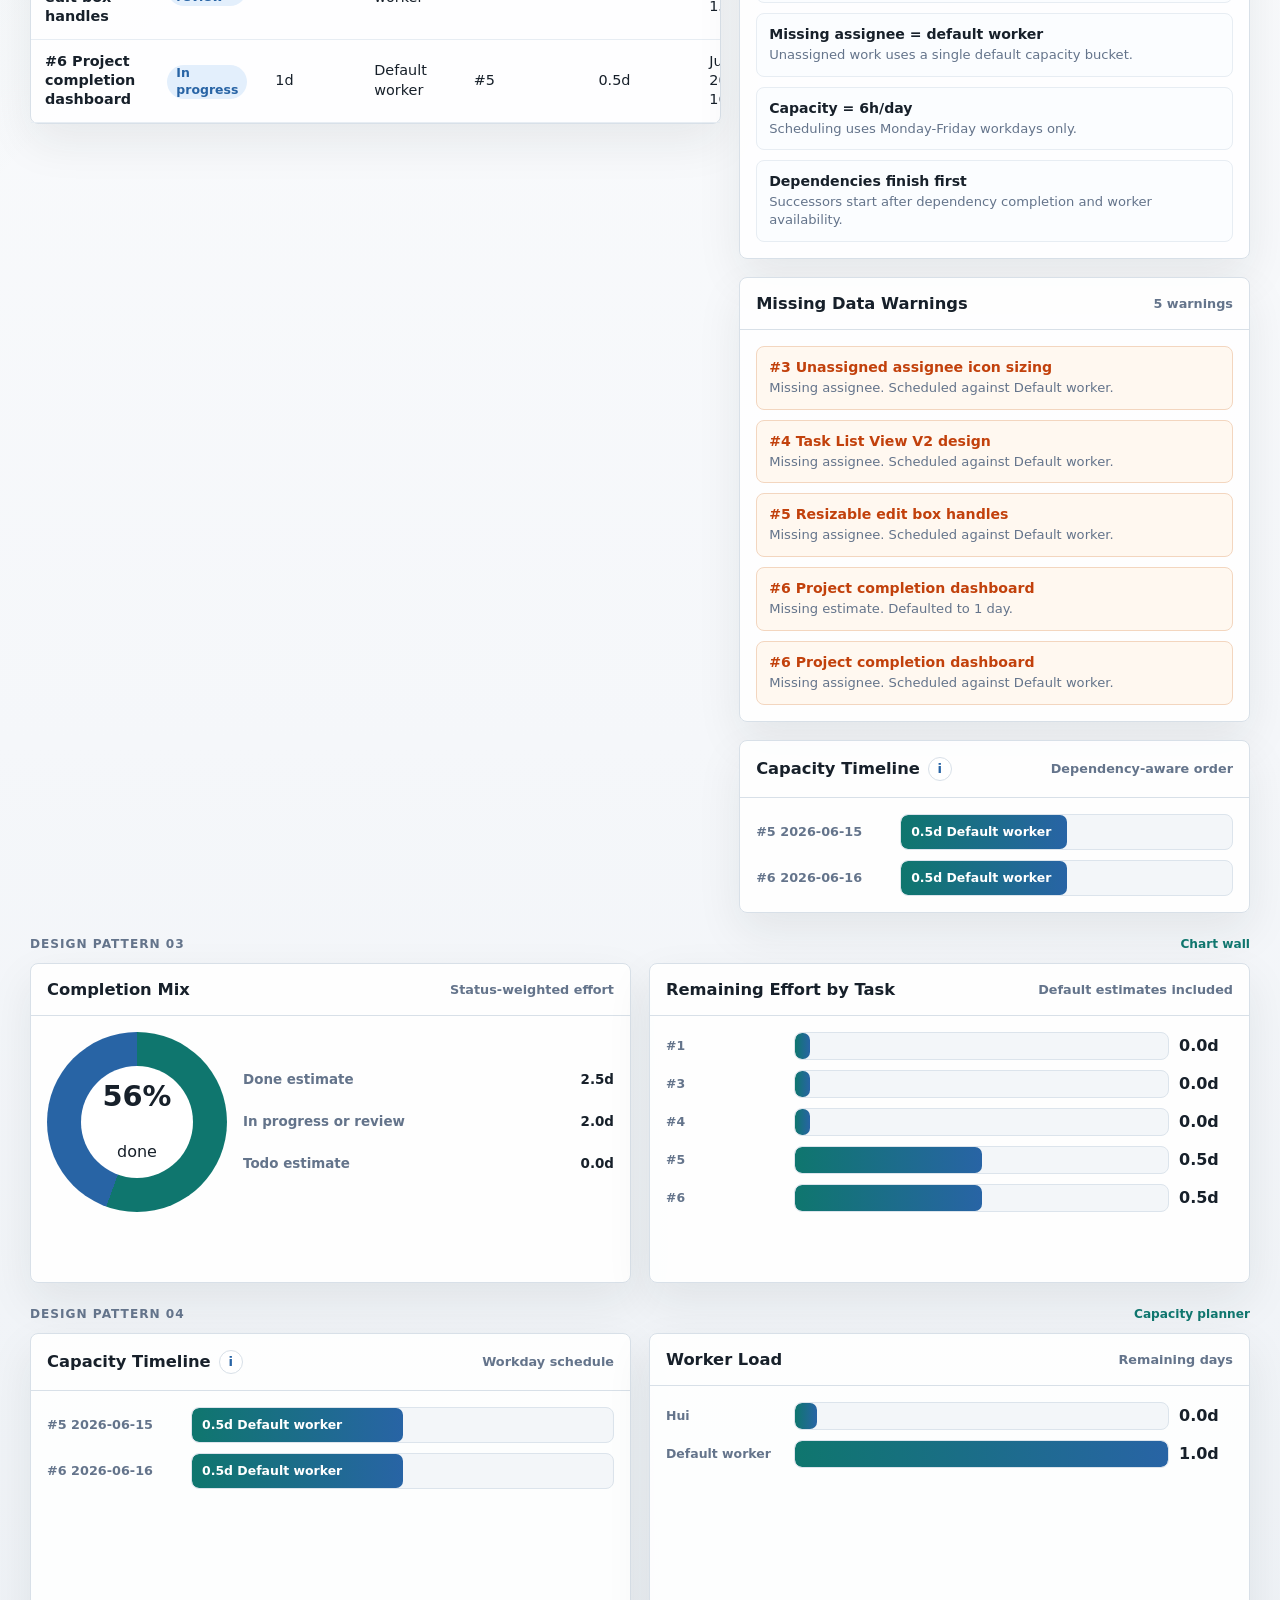
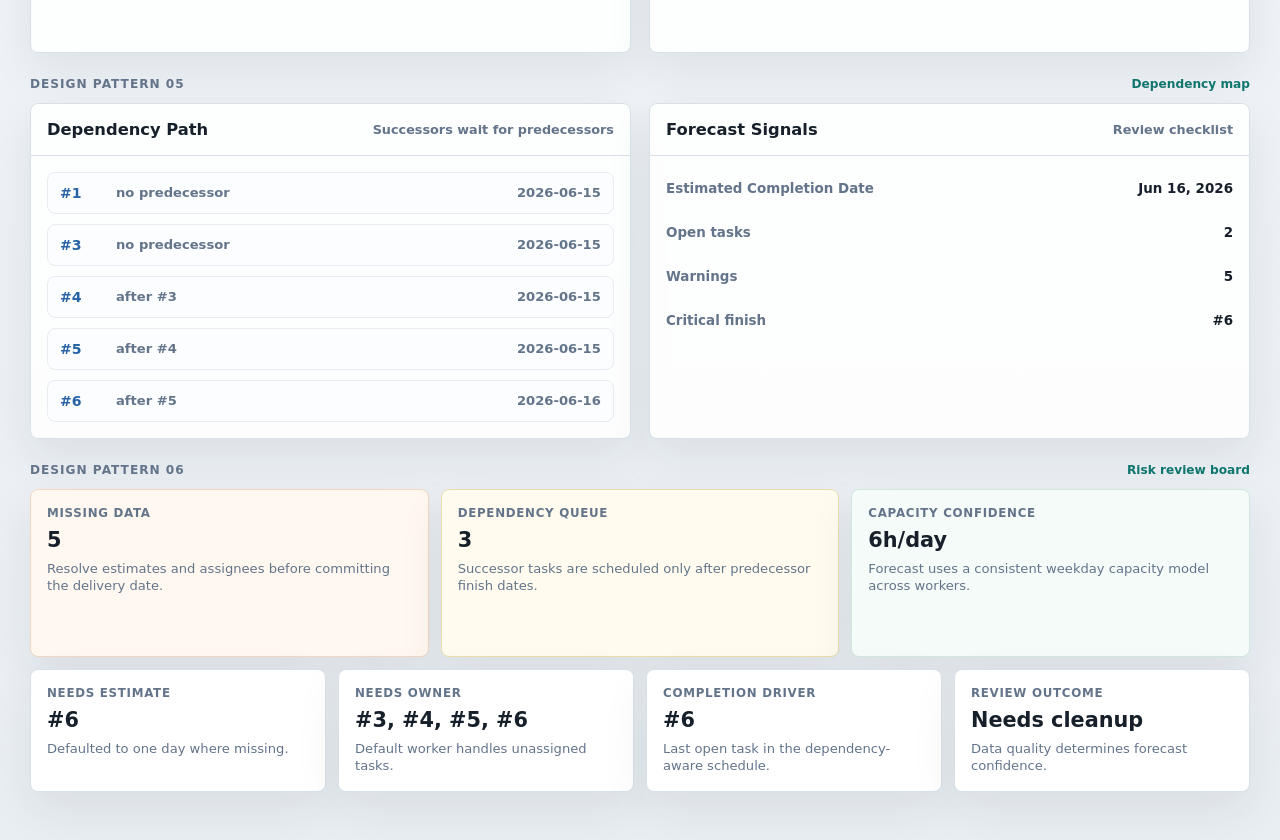
==== commit 5470f179: "Refine project dashboard design gallery" ====
--- a/demos/project-dashboard/index.html
+++ b/demos/project-dashboard/index.html
@@ -237,37 +237,32 @@
         align-items: start;
       }
 
-      .view-tabs {
+      .design-gallery {
+        display: grid;
+        gap: 24px;
+      }
+
+      .design-view {
+        display: grid;
+        gap: 12px;
+      }
+
+      .pattern-kicker {
         display: flex;
-        flex-wrap: wrap;
-        gap: 8px;
-        margin: 0 0 18px;
-      }
-
-      .tab-button {
-        min-height: 38px;
-        padding: 0 14px;
-        border: 1px solid var(--line);
-        border-radius: 8px;
-        background: #ffffff;
-        color: var(--muted);
-        font-size: 0.86rem;
-        font-weight: 850;
-        cursor: pointer;
-      }
-
-      .tab-button[aria-selected="true"] {
-        border-color: rgba(15, 118, 110, 0.42);
-        background: #e9f6f2;
+        align-items: center;
+        justify-content: space-between;
+        gap: 12px;
+        color: var(--muted);
+        font-size: 0.76rem;
+        font-weight: 900;
+        letter-spacing: 0.08em;
+        text-transform: uppercase;
+      }
+
+      .pattern-kicker span {
         color: var(--green);
-      }
-
-      .design-view {
-        display: none;
-      }
-
-      .design-view.active {
-        display: block;
+        letter-spacing: 0;
+        text-transform: none;
       }
 
       .panel {
@@ -450,6 +445,94 @@
         padding: 16px;
       }
 
+      .brief-grid {
+        display: grid;
+        grid-template-columns: minmax(0, 0.74fr) minmax(300px, 0.26fr);
+        gap: 18px;
+      }
+
+      .brief-hero {
+        display: grid;
+        align-content: center;
+        min-height: 360px;
+        padding: 28px;
+        border: 1px solid rgba(15, 118, 110, 0.32);
+        border-radius: 8px;
+        background:
+          linear-gradient(135deg, rgba(15, 118, 110, 0.12), rgba(40, 100, 165, 0.1)),
+          #ffffff;
+        box-shadow: var(--shadow);
+      }
+
+      .brief-hero span {
+        color: var(--green);
+        font-size: 0.82rem;
+        font-weight: 900;
+        letter-spacing: 0.08em;
+        text-transform: uppercase;
+      }
+
+      .brief-hero strong {
+        display: block;
+        margin-top: 14px;
+        font-size: clamp(3rem, 9vw, 7rem);
+        line-height: 0.9;
+      }
+
+      .brief-hero p {
+        max-width: 620px;
+        margin: 18px 0 0;
+        color: var(--muted);
+        font-size: 1rem;
+        line-height: 1.55;
+      }
+
+      .brief-stack,
+      .risk-grid,
+      .review-grid {
+        display: grid;
+        gap: 12px;
+      }
+
+      .brief-card,
+      .risk-card,
+      .review-card {
+        padding: 16px;
+        border: 1px solid var(--line);
+        border-radius: 8px;
+        background: #ffffff;
+        box-shadow: var(--shadow);
+      }
+
+      .brief-card span,
+      .risk-card span,
+      .review-card span {
+        display: block;
+        margin-bottom: 8px;
+        color: var(--muted);
+        font-size: 0.74rem;
+        font-weight: 900;
+        letter-spacing: 0.06em;
+        text-transform: uppercase;
+      }
+
+      .brief-card strong,
+      .risk-card strong,
+      .review-card strong {
+        display: block;
+        font-size: 1.3rem;
+      }
+
+      .brief-card small,
+      .risk-card small,
+      .review-card small {
+        display: block;
+        margin-top: 8px;
+        color: var(--muted);
+        font-size: 0.82rem;
+        line-height: 1.35;
+      }
+
       .chart-grid {
         display: grid;
         grid-template-columns: repeat(2, minmax(0, 1fr));
@@ -559,6 +642,33 @@
       .dependency-flow {
         display: grid;
         gap: 10px;
+      }
+
+      .risk-grid {
+        grid-template-columns: repeat(3, minmax(0, 1fr));
+      }
+
+      .risk-card {
+        min-height: 168px;
+      }
+
+      .risk-card.high {
+        border-color: #f3d6bf;
+        background: #fff8f0;
+      }
+
+      .risk-card.medium {
+        border-color: #ecdca9;
+        background: #fffcef;
+      }
+
+      .risk-card.low {
+        border-color: #cfe7dd;
+        background: #f4fbf8;
+      }
+
+      .review-grid {
+        grid-template-columns: repeat(4, minmax(0, 1fr));
       }
 
       .flow-step {
@@ -633,9 +743,15 @@
           grid-template-columns: repeat(2, minmax(0, 1fr));
         }
 
+        .brief-grid,
         .chart-grid,
         .donut-wrap {
           grid-template-columns: 1fr;
+        }
+
+        .risk-grid,
+        .review-grid {
+          grid-template-columns: repeat(2, minmax(0, 1fr));
         }
       }
 
@@ -662,9 +778,9 @@
           grid-template-columns: 1fr;
         }
 
-        .view-tabs {
-          display: grid;
-          grid-template-columns: repeat(2, minmax(0, 1fr));
+        .risk-grid,
+        .review-grid {
+          grid-template-columns: 1fr;
         }
       }
     </style>
@@ -736,156 +852,189 @@
         </div>
       </section>
 
-      <nav class="view-tabs" aria-label="Dashboard designs">
-        <button class="tab-button" type="button" data-view="overview" aria-selected="true">Operations Table</button>
-        <button class="tab-button" type="button" data-view="charts" aria-selected="false">Charts</button>
-        <button class="tab-button" type="button" data-view="capacity" aria-selected="false">Capacity</button>
-        <button class="tab-button" type="button" data-view="dependency" aria-selected="false">Dependencies</button>
-      </nav>
-
-      <section class="design-view active" id="view-overview" aria-label="Operations table design">
-      <div class="workspace">
-        <div class="panel">
-          <div class="panel-header">
-            <h2>GitHub Project Tasks</h2>
-            <span id="task-count">0 tasks</span>
-          </div>
-          <div class="table-wrap">
-            <table>
-              <thead>
-                <tr>
-                  <th>Task</th>
-                  <th>Status</th>
-                  <th>Estimate</th>
-                  <th>Assignee</th>
-                  <th>Dependency</th>
-                  <th>Remaining</th>
-                  <th>Scheduled</th>
-                </tr>
-              </thead>
-              <tbody id="task-body"></tbody>
-            </table>
-          </div>
-        </div>
-
-        <div class="side-stack">
-          <div class="panel">
-            <div class="panel-header">
-              <h2>Assumptions Used</h2>
-              <span>Rules applied</span>
+      <section class="design-gallery" aria-label="Dashboard design pattern gallery">
+        <section class="design-view" id="view-brief" aria-label="Executive brief dashboard design">
+          <div class="pattern-kicker">Design pattern 01 <span>Executive brief</span></div>
+          <div class="brief-grid">
+            <div class="brief-hero">
+              <span>Forecast headline</span>
+              <strong id="brief-date">-</strong>
+              <p id="brief-summary">Waiting for project data.</p>
             </div>
-            <ul class="list" id="assumptions-list"></ul>
-          </div>
-
-          <div class="panel">
-            <div class="panel-header">
-              <h2>Missing Data Warnings</h2>
-              <span id="warning-label">0 warnings</span>
-            </div>
-            <ul class="list warnings" id="warnings-list"></ul>
-          </div>
-
-          <div class="panel">
-            <div class="panel-header">
-              <div class="panel-title">
-                <h2>Capacity Timeline</h2>
-                <button
-                  class="info-button"
-                  type="button"
-                  aria-label="Capacity Timeline shows each open task after dependency, worker availability, workday, and capacity rules are applied."
-                >i</button>
-              </div>
-              <span>Dependency-aware order</span>
-            </div>
-            <div class="timeline" id="timeline"></div>
-          </div>
-        </div>
-      </div>
-      </section>
-
-      <section class="design-view" id="view-charts" aria-label="Charts dashboard design">
-        <div class="chart-grid">
-          <div class="panel chart-panel">
-            <div class="panel-header">
-              <h2>Completion Mix</h2>
-              <span>Status-weighted effort</span>
-            </div>
-            <div class="chart-body">
-              <div class="donut-wrap">
-                <div class="donut" id="status-donut">
-                  <div class="donut-core">
-                    <strong id="done-percent">0%</strong>
-                    <span>done</span>
-                  </div>
-                </div>
-                <ul class="legend" id="status-legend"></ul>
+            <div class="brief-stack">
+              <div class="brief-card">
+                <span>Remaining effort</span>
+                <strong id="brief-effort">-</strong>
+                <small>Capacity-adjusted open work.</small>
+              </div>
+              <div class="brief-card">
+                <span>Warnings</span>
+                <strong id="brief-warnings">-</strong>
+                <small>Missing estimates and assignees to resolve.</small>
+              </div>
+              <div class="brief-card">
+                <span>Workers</span>
+                <strong id="brief-workers">-</strong>
+                <small>Includes the default worker bucket.</small>
               </div>
             </div>
           </div>
-
-          <div class="panel chart-panel">
-            <div class="panel-header">
-              <h2>Remaining Effort by Task</h2>
-              <span>Default estimates included</span>
+        </section>
+
+        <section class="design-view" id="view-overview" aria-label="Operations table dashboard design">
+          <div class="pattern-kicker">Design pattern 02 <span>Operations table</span></div>
+          <div class="workspace">
+            <div class="panel">
+              <div class="panel-header">
+                <h2>GitHub Project Tasks</h2>
+                <span id="task-count">0 tasks</span>
+              </div>
+              <div class="table-wrap">
+                <table>
+                  <thead>
+                    <tr>
+                      <th>Task</th>
+                      <th>Status</th>
+                      <th>Estimate</th>
+                      <th>Assignee</th>
+                      <th>Dependency</th>
+                      <th>Remaining</th>
+                      <th>Scheduled</th>
+                    </tr>
+                  </thead>
+                  <tbody id="task-body"></tbody>
+                </table>
+              </div>
             </div>
-            <div class="chart-body">
-              <div class="chart-bars" id="effort-bars"></div>
+
+            <div class="side-stack">
+              <div class="panel">
+                <div class="panel-header">
+                  <h2>Assumptions Used</h2>
+                  <span>Rules applied</span>
+                </div>
+                <ul class="list" id="assumptions-list"></ul>
+              </div>
+
+              <div class="panel">
+                <div class="panel-header">
+                  <h2>Missing Data Warnings</h2>
+                  <span id="warning-label">0 warnings</span>
+                </div>
+                <ul class="list warnings" id="warnings-list"></ul>
+              </div>
+
+              <div class="panel">
+                <div class="panel-header">
+                  <div class="panel-title">
+                    <h2>Capacity Timeline</h2>
+                    <button
+                      class="info-button"
+                      type="button"
+                      aria-label="Capacity Timeline shows each open task after dependency, worker availability, workday, and capacity rules are applied."
+                    >i</button>
+                  </div>
+                  <span>Dependency-aware order</span>
+                </div>
+                <div class="timeline" id="timeline"></div>
+              </div>
             </div>
           </div>
-        </div>
-      </section>
-
-      <section class="design-view" id="view-capacity" aria-label="Capacity dashboard design">
-        <div class="chart-grid">
-          <div class="panel chart-panel">
-            <div class="panel-header">
-              <div class="panel-title">
-                <h2>Capacity Timeline</h2>
-                <button
-                  class="info-button"
-                  type="button"
-                  aria-label="Capacity Timeline converts estimates into workdays, skips weekends, waits for predecessors, and queues work by assignee."
-                >i</button>
-              </div>
-              <span>Workday schedule</span>
+        </section>
+
+        <section class="design-view" id="view-charts" aria-label="Chart wall dashboard design">
+          <div class="pattern-kicker">Design pattern 03 <span>Chart wall</span></div>
+          <div class="chart-grid">
+            <div class="panel chart-panel">
+              <div class="panel-header">
+                <h2>Completion Mix</h2>
+                <span>Status-weighted effort</span>
+              </div>
+              <div class="chart-body">
+                <div class="donut-wrap">
+                  <div class="donut" id="status-donut">
+                    <div class="donut-core">
+                      <strong id="done-percent">0%</strong>
+                      <span>done</span>
+                    </div>
+                  </div>
+                  <ul class="legend" id="status-legend"></ul>
+                </div>
+              </div>
             </div>
-            <div class="timeline" id="capacity-timeline"></div>
-          </div>
-
-          <div class="panel chart-panel">
-            <div class="panel-header">
-              <h2>Worker Load</h2>
-              <span>Remaining days</span>
-            </div>
-            <div class="chart-body">
-              <div class="chart-bars" id="worker-bars"></div>
+
+            <div class="panel chart-panel">
+              <div class="panel-header">
+                <h2>Remaining Effort by Task</h2>
+                <span>Default estimates included</span>
+              </div>
+              <div class="chart-body">
+                <div class="chart-bars" id="effort-bars"></div>
+              </div>
             </div>
           </div>
-        </div>
-      </section>
-
-      <section class="design-view" id="view-dependency" aria-label="Dependency dashboard design">
-        <div class="chart-grid">
-          <div class="panel chart-panel">
-            <div class="panel-header">
-              <h2>Dependency Path</h2>
-              <span>Successors wait for predecessors</span>
+        </section>
+
+        <section class="design-view" id="view-capacity" aria-label="Capacity planner dashboard design">
+          <div class="pattern-kicker">Design pattern 04 <span>Capacity planner</span></div>
+          <div class="chart-grid">
+            <div class="panel chart-panel">
+              <div class="panel-header">
+                <div class="panel-title">
+                  <h2>Capacity Timeline</h2>
+                  <button
+                    class="info-button"
+                    type="button"
+                    aria-label="Capacity Timeline converts estimates into workdays, skips weekends, waits for predecessors, and queues work by assignee."
+                  >i</button>
+                </div>
+                <span>Workday schedule</span>
+              </div>
+              <div class="timeline" id="capacity-timeline"></div>
             </div>
-            <div class="chart-body">
-              <div class="dependency-flow" id="dependency-flow"></div>
+
+            <div class="panel chart-panel">
+              <div class="panel-header">
+                <h2>Worker Load</h2>
+                <span>Remaining days</span>
+              </div>
+              <div class="chart-body">
+                <div class="chart-bars" id="worker-bars"></div>
+              </div>
             </div>
           </div>
-
-          <div class="panel chart-panel">
-            <div class="panel-header">
-              <h2>Forecast Signals</h2>
-              <span>Review checklist</span>
+        </section>
+
+        <section class="design-view" id="view-dependency" aria-label="Dependency map dashboard design">
+          <div class="pattern-kicker">Design pattern 05 <span>Dependency map</span></div>
+          <div class="chart-grid">
+            <div class="panel chart-panel">
+              <div class="panel-header">
+                <h2>Dependency Path</h2>
+                <span>Successors wait for predecessors</span>
+              </div>
+              <div class="chart-body">
+                <div class="dependency-flow" id="dependency-flow"></div>
+              </div>
             </div>
-            <div class="chart-body">
-              <div class="signal-list" id="signal-list"></div>
+
+            <div class="panel chart-panel">
+              <div class="panel-header">
+                <h2>Forecast Signals</h2>
+                <span>Review checklist</span>
+              </div>
+              <div class="chart-body">
+                <div class="signal-list" id="signal-list"></div>
+              </div>
             </div>
           </div>
-        </div>
+        </section>
+
+        <section class="design-view" id="view-review" aria-label="Risk review dashboard design">
+          <div class="pattern-kicker">Design pattern 06 <span>Risk review board</span></div>
+          <div class="risk-grid" id="risk-grid"></div>
+          <div class="review-grid" id="review-grid"></div>
+        </section>
       </section>
     </main>
 
@@ -934,14 +1083,17 @@
         startDate: document.querySelector("#start-date"),
         capacity: document.querySelector("#capacity"),
         scenario: document.querySelector("#scenario"),
-        tabs: [...document.querySelectorAll(".tab-button")],
-        views: [...document.querySelectorAll(".design-view")],
         completionDate: document.querySelector("#completion-date"),
         completionNote: document.querySelector("#completion-note"),
         remainingEffort: document.querySelector("#remaining-effort"),
         warningCount: document.querySelector("#warning-count"),
         warningLabel: document.querySelector("#warning-label"),
         workerCount: document.querySelector("#worker-count"),
+        briefDate: document.querySelector("#brief-date"),
+        briefSummary: document.querySelector("#brief-summary"),
+        briefEffort: document.querySelector("#brief-effort"),
+        briefWarnings: document.querySelector("#brief-warnings"),
+        briefWorkers: document.querySelector("#brief-workers"),
         taskCount: document.querySelector("#task-count"),
         taskBody: document.querySelector("#task-body"),
         assumptionsList: document.querySelector("#assumptions-list"),
@@ -954,7 +1106,9 @@
         effortBars: document.querySelector("#effort-bars"),
         workerBars: document.querySelector("#worker-bars"),
         dependencyFlow: document.querySelector("#dependency-flow"),
-        signalList: document.querySelector("#signal-list")
+        signalList: document.querySelector("#signal-list"),
+        riskGrid: document.querySelector("#risk-grid"),
+        reviewGrid: document.querySelector("#review-grid")
       };
 
       function parseDate(value) {
@@ -1100,6 +1254,15 @@
         elements.warningLabel.textContent = `${forecast.warnings.length} warnings`;
         elements.workerCount.textContent = String(forecast.workers.size);
         elements.taskCount.textContent = `${forecast.tasks.length} tasks`;
+      }
+
+      function renderBrief(forecast) {
+        const openTaskCopy = forecast.openTasks.length === 1 ? "open task" : "open tasks";
+        elements.briefDate.textContent = formatDate(forecast.completion);
+        elements.briefSummary.textContent = `${forecast.openTasks.length} ${openTaskCopy} remain after applying status, estimates, missing-data defaults, dependencies, and ${state.capacityHours}h/day capacity.`;
+        elements.briefEffort.textContent = `${forecast.remainingDays.toFixed(1)}d`;
+        elements.briefWarnings.textContent = String(forecast.warnings.length);
+        elements.briefWorkers.textContent = String(forecast.workers.size);
       }
 
       function renderTasks(forecast) {
@@ -1256,13 +1419,38 @@
         `).join("");
       }
 
-      function activateView(viewName) {
-        elements.tabs.forEach((tab) => {
-          tab.setAttribute("aria-selected", String(tab.dataset.view === viewName));
-        });
-        elements.views.forEach((view) => {
-          view.classList.toggle("active", view.id === `view-${viewName}`);
-        });
+      function renderRiskReview(forecast) {
+        const unestimated = forecast.tasks.filter((task) => !scenarios[state.scenario].find((raw) => raw.id === task.id).estimateDays);
+        const unassigned = forecast.tasks.filter((task) => !scenarios[state.scenario].find((raw) => raw.id === task.id).assignee);
+        const dependencyQueue = forecast.tasks.filter((task) => task.dependency);
+        const riskCards = [
+          ["high", "Missing data", String(forecast.warnings.length), "Resolve estimates and assignees before committing the delivery date."],
+          ["medium", "Dependency queue", String(dependencyQueue.length), "Successor tasks are scheduled only after predecessor finish dates."],
+          ["low", "Capacity confidence", `${state.capacityHours}h/day`, "Forecast uses a consistent weekday capacity model across workers."]
+        ];
+
+        elements.riskGrid.innerHTML = riskCards.map(([level, label, value, detail]) => `
+          <div class="risk-card ${level}">
+            <span>${label}</span>
+            <strong>${value}</strong>
+            <small>${detail}</small>
+          </div>
+        `).join("");
+
+        const reviewCards = [
+          ["Needs estimate", unestimated.length ? unestimated.map((task) => `#${task.id}`).join(", ") : "None", "Defaulted to one day where missing."],
+          ["Needs owner", unassigned.length ? unassigned.map((task) => `#${task.id}`).join(", ") : "None", "Default worker handles unassigned tasks."],
+          ["Completion driver", forecast.openTasks.at(-1) ? `#${forecast.openTasks.at(-1).id}` : "None", "Last open task in the dependency-aware schedule."],
+          ["Review outcome", forecast.warnings.length ? "Needs cleanup" : "Ready to trust", "Data quality determines forecast confidence."]
+        ];
+
+        elements.reviewGrid.innerHTML = reviewCards.map(([label, value, detail]) => `
+          <div class="review-card">
+            <span>${label}</span>
+            <strong>${value}</strong>
+            <small>${detail}</small>
+          </div>
+        `).join("");
       }
 
       function render() {
@@ -1272,6 +1460,7 @@
 
         const forecast = buildForecast();
         renderMetrics(forecast);
+        renderBrief(forecast);
         renderTasks(forecast);
         renderAssumptions(forecast);
         renderWarnings(forecast);
@@ -1279,14 +1468,12 @@
         renderTimelineInto(elements.capacityTimeline, forecast);
         renderCharts(forecast);
         renderDependencyDesign(forecast);
+        renderRiskReview(forecast);
       }
 
       elements.startDate.addEventListener("change", render);
       elements.capacity.addEventListener("input", render);
       elements.scenario.addEventListener("change", render);
-      elements.tabs.forEach((tab) => {
-        tab.addEventListener("click", () => activateView(tab.dataset.view));
-      });
 
       render();
     </script>
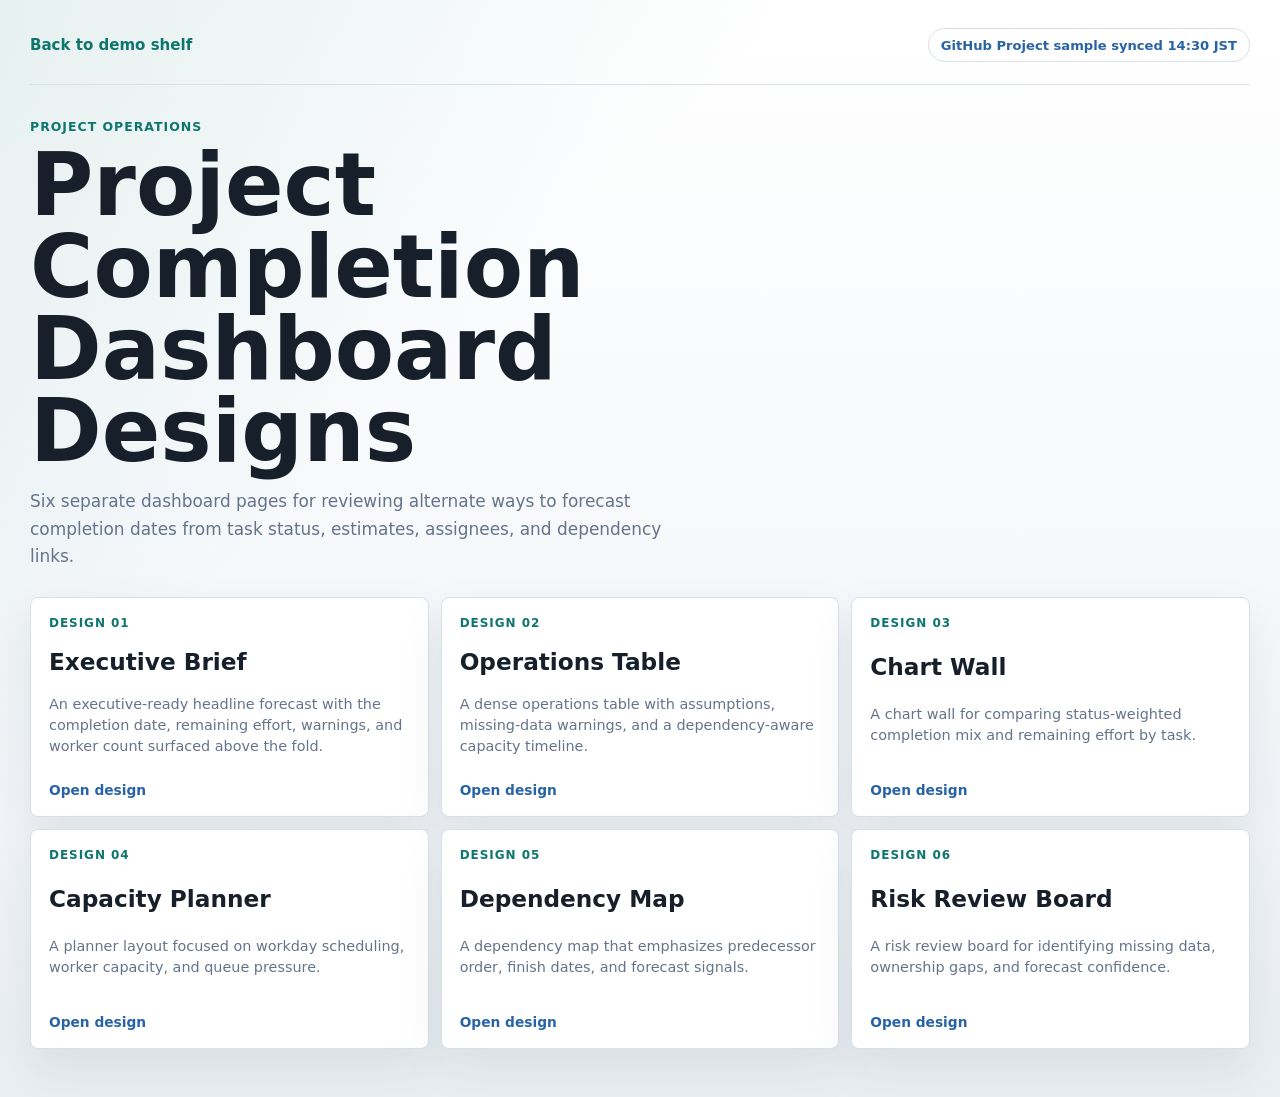
==== commit d6f5cb31: "Split project dashboard designs into pages" ====
--- a/demos/project-dashboard/index.html
+++ b/demos/project-dashboard/index.html
@@ -4,786 +4,8 @@
     <meta charset="utf-8">
     <meta name="viewport" content="width=device-width, initial-scale=1">
     <meta name="description" content="Project completion dashboard demo for GitHub Project task data.">
-    <title>Project Completion Dashboard</title>
-    <style>
-      :root {
-        color-scheme: light;
-        --bg: #f5f7fa;
-        --panel: #ffffff;
-        --ink: #17202a;
-        --muted: #64748b;
-        --line: #d8e0e8;
-        --green: #0f766e;
-        --blue: #2864a5;
-        --amber: #b86d18;
-        --red: #c2410c;
-        --violet: #7252aa;
-        --shadow: 0 18px 46px rgba(23, 32, 42, 0.08);
-        font-family:
-          Inter, ui-sans-serif, system-ui, -apple-system, BlinkMacSystemFont, "Segoe UI",
-          sans-serif;
-      }
-
-      * {
-        box-sizing: border-box;
-      }
-
-      body {
-        min-height: 100vh;
-        margin: 0;
-        background:
-          linear-gradient(135deg, rgba(15, 118, 110, 0.1), transparent 34%),
-          linear-gradient(180deg, #ffffff 0%, var(--bg) 58%, #e9eef3 100%);
-        color: var(--ink);
-      }
-
-      button,
-      input,
-      select {
-        font: inherit;
-      }
-
-      .app {
-        width: min(1220px, calc(100% - 32px));
-        margin: 0 auto;
-        padding: 28px 0 48px;
-      }
-
-      .topbar {
-        display: flex;
-        align-items: center;
-        justify-content: space-between;
-        gap: 16px;
-        padding-bottom: 22px;
-        border-bottom: 1px solid var(--line);
-      }
-
-      .back {
-        color: var(--green);
-        font-size: 0.94rem;
-        font-weight: 800;
-        text-decoration: none;
-      }
-
-      .sync-chip {
-        display: inline-flex;
-        align-items: center;
-        min-height: 34px;
-        padding: 0 12px;
-        border: 1px solid var(--line);
-        border-radius: 999px;
-        background: rgba(255, 255, 255, 0.82);
-        color: var(--blue);
-        font-size: 0.82rem;
-        font-weight: 850;
-      }
-
-      h1,
-      h2,
-      h3,
-      p {
-        margin-top: 0;
-      }
-
-      .hero {
-        display: grid;
-        grid-template-columns: minmax(0, 0.92fr) minmax(320px, 0.58fr);
-        gap: 28px;
-        align-items: end;
-        padding: 34px 0 26px;
-      }
-
-      .eyebrow {
-        margin: 0 0 10px;
-        color: var(--green);
-        font-size: 0.78rem;
-        font-weight: 850;
-        letter-spacing: 0.08em;
-        text-transform: uppercase;
-      }
-
-      h1 {
-        max-width: 760px;
-        margin-bottom: 16px;
-        font-size: clamp(2.55rem, 7vw, 5.4rem);
-        line-height: 0.95;
-        letter-spacing: 0;
-      }
-
-      .lede {
-        max-width: 680px;
-        margin-bottom: 0;
-        color: var(--muted);
-        font-size: 1.06rem;
-        line-height: 1.62;
-      }
-
-      .control-panel {
-        display: grid;
-        gap: 14px;
-        padding: 16px;
-        border: 1px solid var(--line);
-        border-radius: 8px;
-        background: rgba(255, 255, 255, 0.84);
-        box-shadow: var(--shadow);
-      }
-
-      .control-row {
-        display: grid;
-        grid-template-columns: minmax(0, 1fr) 108px;
-        gap: 12px;
-        align-items: center;
-      }
-
-      .control-row label {
-        display: grid;
-        gap: 4px;
-        color: var(--ink);
-        font-size: 0.86rem;
-        font-weight: 850;
-      }
-
-      .control-row span {
-        color: var(--muted);
-        font-size: 0.78rem;
-        font-weight: 700;
-      }
-
-      input,
-      select {
-        min-width: 0;
-        min-height: 38px;
-        border: 1px solid var(--line);
-        border-radius: 8px;
-        background: #ffffff;
-        color: var(--ink);
-        font-weight: 800;
-      }
-
-      input {
-        padding: 0 10px;
-      }
-
-      select {
-        padding: 0 8px;
-      }
-
-      .metrics {
-        display: grid;
-        grid-template-columns: repeat(4, minmax(0, 1fr));
-        gap: 12px;
-        margin-bottom: 18px;
-      }
-
-      .metric {
-        min-height: 132px;
-        padding: 16px;
-        border: 1px solid var(--line);
-        border-radius: 8px;
-        background: var(--panel);
-        box-shadow: var(--shadow);
-      }
-
-      .metric.primary {
-        position: relative;
-        overflow: hidden;
-        border-color: rgba(15, 118, 110, 0.34);
-        background:
-          linear-gradient(135deg, rgba(15, 118, 110, 0.13), rgba(40, 100, 165, 0.08)),
-          #ffffff;
-      }
-
-      .metric.primary::before {
-        position: absolute;
-        inset: 0 auto 0 0;
-        width: 6px;
-        background: linear-gradient(180deg, var(--green), var(--blue));
-        content: "";
-      }
-
-      .metric span {
-        display: block;
-        margin-bottom: 12px;
-        color: var(--muted);
-        font-size: 0.76rem;
-        font-weight: 850;
-        letter-spacing: 0.06em;
-        text-transform: uppercase;
-      }
-
-      .metric strong {
-        display: block;
-        font-size: clamp(1.55rem, 3vw, 2.35rem);
-        line-height: 1;
-      }
-
-      .metric.primary strong {
-        color: var(--green);
-        font-size: clamp(2rem, 4vw, 3.3rem);
-      }
-
-      .metric small {
-        display: block;
-        margin-top: 9px;
-        color: var(--muted);
-        font-size: 0.82rem;
-        line-height: 1.35;
-      }
-
-      .workspace {
-        display: grid;
-        grid-template-columns: minmax(0, 1.15fr) minmax(300px, 0.85fr);
-        gap: 18px;
-        align-items: start;
-      }
-
-      .design-gallery {
-        display: grid;
-        gap: 24px;
-      }
-
-      .design-view {
-        display: grid;
-        gap: 12px;
-      }
-
-      .pattern-kicker {
-        display: flex;
-        align-items: center;
-        justify-content: space-between;
-        gap: 12px;
-        color: var(--muted);
-        font-size: 0.76rem;
-        font-weight: 900;
-        letter-spacing: 0.08em;
-        text-transform: uppercase;
-      }
-
-      .pattern-kicker span {
-        color: var(--green);
-        letter-spacing: 0;
-        text-transform: none;
-      }
-
-      .panel {
-        min-width: 0;
-        border: 1px solid var(--line);
-        border-radius: 8px;
-        background: rgba(255, 255, 255, 0.9);
-        box-shadow: var(--shadow);
-      }
-
-      .panel-header {
-        display: flex;
-        align-items: center;
-        justify-content: space-between;
-        gap: 12px;
-        padding: 16px;
-        border-bottom: 1px solid var(--line);
-      }
-
-      .panel-header h2 {
-        margin: 0;
-        font-size: 1.02rem;
-      }
-
-      .panel-header span {
-        color: var(--muted);
-        font-size: 0.8rem;
-        font-weight: 800;
-      }
-
-      .panel-title {
-        display: flex;
-        align-items: center;
-        gap: 8px;
-      }
-
-      .info-button {
-        display: inline-grid;
-        place-items: center;
-        width: 24px;
-        height: 24px;
-        border: 1px solid var(--line);
-        border-radius: 999px;
-        background: #ffffff;
-        color: var(--blue);
-        font-size: 0.82rem;
-        font-weight: 900;
-        cursor: help;
-      }
-
-      .info-button:focus-visible {
-        outline: 3px solid rgba(40, 100, 165, 0.25);
-        outline-offset: 2px;
-      }
-
-      .info-button:hover::after,
-      .info-button:focus-visible::after {
-        position: absolute;
-        z-index: 2;
-        width: min(260px, calc(100vw - 48px));
-        margin: 38px 0 0 -24px;
-        padding: 10px 12px;
-        border: 1px solid var(--line);
-        border-radius: 8px;
-        background: #ffffff;
-        box-shadow: var(--shadow);
-        color: var(--ink);
-        font-size: 0.78rem;
-        font-weight: 750;
-        line-height: 1.4;
-        content: attr(aria-label);
-      }
-
-      .table-wrap {
-        overflow-x: auto;
-      }
-
-      table {
-        width: 100%;
-        border-collapse: collapse;
-        min-width: 720px;
-      }
-
-      th,
-      td {
-        padding: 12px 14px;
-        border-bottom: 1px solid #e7edf3;
-        text-align: left;
-        vertical-align: middle;
-      }
-
-      th {
-        color: var(--muted);
-        font-size: 0.74rem;
-        font-weight: 850;
-        letter-spacing: 0.06em;
-        text-transform: uppercase;
-      }
-
-      td {
-        font-size: 0.9rem;
-        line-height: 1.35;
-      }
-
-      .task-title {
-        font-weight: 850;
-      }
-
-      .status {
-        display: inline-flex;
-        align-items: center;
-        min-height: 26px;
-        padding: 0 9px;
-        border-radius: 999px;
-        background: #edf2f7;
-        color: var(--ink);
-        font-size: 0.78rem;
-        font-weight: 850;
-      }
-
-      .status.done {
-        background: #dff7ea;
-        color: #11613d;
-      }
-
-      .status.progress {
-        background: #e3effc;
-        color: var(--blue);
-      }
-
-      .status.todo {
-        background: #f8ecd9;
-        color: var(--amber);
-      }
-
-      .side-stack {
-        display: grid;
-        gap: 18px;
-      }
-
-      .list {
-        display: grid;
-        gap: 10px;
-        padding: 16px;
-        margin: 0;
-        list-style: none;
-      }
-
-      .list li {
-        display: grid;
-        gap: 4px;
-        padding: 12px;
-        border: 1px solid #e7edf3;
-        border-radius: 8px;
-        background: #fbfdff;
-      }
-
-      .list strong {
-        font-size: 0.88rem;
-      }
-
-      .list span {
-        color: var(--muted);
-        font-size: 0.82rem;
-        line-height: 1.35;
-      }
-
-      .warnings li {
-        border-color: #f3d6bf;
-        background: #fff8f0;
-      }
-
-      .warnings strong {
-        color: var(--red);
-      }
-
-      .timeline {
-        display: grid;
-        gap: 10px;
-        padding: 16px;
-      }
-
-      .brief-grid {
-        display: grid;
-        grid-template-columns: minmax(0, 0.74fr) minmax(300px, 0.26fr);
-        gap: 18px;
-      }
-
-      .brief-hero {
-        display: grid;
-        align-content: center;
-        min-height: 360px;
-        padding: 28px;
-        border: 1px solid rgba(15, 118, 110, 0.32);
-        border-radius: 8px;
-        background:
-          linear-gradient(135deg, rgba(15, 118, 110, 0.12), rgba(40, 100, 165, 0.1)),
-          #ffffff;
-        box-shadow: var(--shadow);
-      }
-
-      .brief-hero span {
-        color: var(--green);
-        font-size: 0.82rem;
-        font-weight: 900;
-        letter-spacing: 0.08em;
-        text-transform: uppercase;
-      }
-
-      .brief-hero strong {
-        display: block;
-        margin-top: 14px;
-        font-size: clamp(3rem, 9vw, 7rem);
-        line-height: 0.9;
-      }
-
-      .brief-hero p {
-        max-width: 620px;
-        margin: 18px 0 0;
-        color: var(--muted);
-        font-size: 1rem;
-        line-height: 1.55;
-      }
-
-      .brief-stack,
-      .risk-grid,
-      .review-grid {
-        display: grid;
-        gap: 12px;
-      }
-
-      .brief-card,
-      .risk-card,
-      .review-card {
-        padding: 16px;
-        border: 1px solid var(--line);
-        border-radius: 8px;
-        background: #ffffff;
-        box-shadow: var(--shadow);
-      }
-
-      .brief-card span,
-      .risk-card span,
-      .review-card span {
-        display: block;
-        margin-bottom: 8px;
-        color: var(--muted);
-        font-size: 0.74rem;
-        font-weight: 900;
-        letter-spacing: 0.06em;
-        text-transform: uppercase;
-      }
-
-      .brief-card strong,
-      .risk-card strong,
-      .review-card strong {
-        display: block;
-        font-size: 1.3rem;
-      }
-
-      .brief-card small,
-      .risk-card small,
-      .review-card small {
-        display: block;
-        margin-top: 8px;
-        color: var(--muted);
-        font-size: 0.82rem;
-        line-height: 1.35;
-      }
-
-      .chart-grid {
-        display: grid;
-        grid-template-columns: repeat(2, minmax(0, 1fr));
-        gap: 18px;
-      }
-
-      .chart-panel {
-        min-height: 320px;
-      }
-
-      .chart-body {
-        display: grid;
-        gap: 14px;
-        padding: 16px;
-      }
-
-      .donut-wrap {
-        display: grid;
-        grid-template-columns: 180px minmax(0, 1fr);
-        gap: 16px;
-        align-items: center;
-      }
-
-      .donut {
-        width: 180px;
-        height: 180px;
-        border-radius: 50%;
-        background: conic-gradient(var(--green) 0deg, var(--green) 0deg, var(--blue) 0deg, var(--blue) 0deg, #edf2f7 0deg);
-        display: grid;
-        place-items: center;
-      }
-
-      .donut-core {
-        display: grid;
-        place-items: center;
-        width: 112px;
-        height: 112px;
-        border-radius: 50%;
-        background: #ffffff;
-        text-align: center;
-      }
-
-      .donut-core strong {
-        display: block;
-        font-size: 1.8rem;
-        line-height: 1;
-      }
-
-      .legend {
-        display: grid;
-        gap: 8px;
-        margin: 0;
-        padding: 0;
-        list-style: none;
-      }
-
-      .legend li,
-      .signal-row {
-        display: flex;
-        align-items: center;
-        justify-content: space-between;
-        gap: 12px;
-        min-height: 34px;
-        color: var(--muted);
-        font-size: 0.84rem;
-        font-weight: 800;
-      }
-
-      .legend b,
-      .signal-row b {
-        color: var(--ink);
-      }
-
-      .chart-bars,
-      .signal-list {
-        display: grid;
-        gap: 10px;
-      }
-
-      .chart-bar {
-        display: grid;
-        grid-template-columns: 118px minmax(0, 1fr) 54px;
-        gap: 10px;
-        align-items: center;
-      }
-
-      .chart-bar span {
-        color: var(--muted);
-        font-size: 0.78rem;
-        font-weight: 850;
-      }
-
-      .mini-track {
-        height: 28px;
-        overflow: hidden;
-        border: 1px solid #dce4ec;
-        border-radius: 8px;
-        background: #f3f6f9;
-      }
-
-      .mini-fill {
-        height: 100%;
-        border-radius: 7px;
-        background: linear-gradient(90deg, var(--green), var(--blue));
-      }
-
-      .dependency-flow {
-        display: grid;
-        gap: 10px;
-      }
-
-      .risk-grid {
-        grid-template-columns: repeat(3, minmax(0, 1fr));
-      }
-
-      .risk-card {
-        min-height: 168px;
-      }
-
-      .risk-card.high {
-        border-color: #f3d6bf;
-        background: #fff8f0;
-      }
-
-      .risk-card.medium {
-        border-color: #ecdca9;
-        background: #fffcef;
-      }
-
-      .risk-card.low {
-        border-color: #cfe7dd;
-        background: #f4fbf8;
-      }
-
-      .review-grid {
-        grid-template-columns: repeat(4, minmax(0, 1fr));
-      }
-
-      .flow-step {
-        display: grid;
-        grid-template-columns: 46px minmax(0, 1fr) 84px;
-        gap: 10px;
-        align-items: center;
-        padding: 12px;
-        border: 1px solid #e7edf3;
-        border-radius: 8px;
-        background: #fbfdff;
-      }
-
-      .flow-step b {
-        color: var(--blue);
-        font-size: 0.88rem;
-      }
-
-      .flow-step span {
-        color: var(--muted);
-        font-size: 0.82rem;
-        font-weight: 800;
-      }
-
-      .bar-row {
-        display: grid;
-        grid-template-columns: 132px minmax(0, 1fr);
-        gap: 12px;
-        align-items: center;
-      }
-
-      .bar-row span {
-        color: var(--muted);
-        font-size: 0.8rem;
-        font-weight: 850;
-      }
-
-      .bar-track {
-        min-height: 34px;
-        overflow: hidden;
-        border: 1px solid #dce4ec;
-        border-radius: 8px;
-        background: #f3f6f9;
-      }
-
-      .bar {
-        display: flex;
-        align-items: center;
-        min-height: 34px;
-        padding: 0 10px;
-        border-radius: 7px;
-        background: linear-gradient(90deg, var(--green), var(--blue));
-        color: #ffffff;
-        font-size: 0.78rem;
-        font-weight: 850;
-        white-space: nowrap;
-      }
-
-      .empty-state {
-        padding: 18px;
-        color: var(--muted);
-        font-size: 0.9rem;
-      }
-
-      @media (max-width: 980px) {
-        .hero,
-        .workspace {
-          grid-template-columns: 1fr;
-        }
-
-        .metrics {
-          grid-template-columns: repeat(2, minmax(0, 1fr));
-        }
-
-        .brief-grid,
-        .chart-grid,
-        .donut-wrap {
-          grid-template-columns: 1fr;
-        }
-
-        .risk-grid,
-        .review-grid {
-          grid-template-columns: repeat(2, minmax(0, 1fr));
-        }
-      }
-
-      @media (max-width: 640px) {
-        .app {
-          width: min(100% - 24px, 1220px);
-          padding-top: 22px;
-        }
-
-        .topbar,
-        .panel-header {
-          align-items: flex-start;
-          flex-direction: column;
-        }
-
-        .metrics {
-          grid-template-columns: 1fr;
-        }
-
-        .control-row,
-        .bar-row,
-        .chart-bar,
-        .flow-step {
-          grid-template-columns: 1fr;
-        }
-
-        .risk-grid,
-        .review-grid {
-          grid-template-columns: 1fr;
-        }
-      }
-    </style>
+    <title>Project Completion Dashboard Designs</title>
+    <link rel="stylesheet" href="shared.css">
   </head>
   <body>
     <main class="app">
@@ -795,687 +17,50 @@
       <section class="hero" aria-labelledby="page-title">
         <div>
           <p class="eyebrow">Project operations</p>
-          <h1 id="page-title">Project Completion Dashboard</h1>
-          <p class="lede">
-            A scheduling dashboard that turns task status, estimates, assignees, and dependency links into a completion forecast with explicit assumptions and warnings.
-          </p>
-        </div>
-        <form class="control-panel" aria-label="Forecast controls">
-          <div class="control-row">
-            <label for="start-date">
-              Start date
-              <span>Editable forecast anchor.</span>
-            </label>
-            <input id="start-date" type="date" value="2026-06-15">
-          </div>
-          <div class="control-row">
-            <label for="capacity">
-              Capacity per worker
-              <span>Default from task rule is 6 hours per day.</span>
-            </label>
-            <input id="capacity" type="number" min="1" max="12" step="0.5" value="6">
-          </div>
-          <div class="control-row">
-            <label for="scenario">
-              Scenario
-              <span>Change sample data quality and progress.</span>
-            </label>
-            <select id="scenario">
-              <option value="current">Current board</option>
-              <option value="clean">Fully estimated</option>
-              <option value="blocked">Blocked review</option>
-            </select>
-          </div>
-        </form>
-      </section>
-
-      <section class="metrics" aria-label="Forecast summary">
-        <div class="metric primary">
-          <span>Estimated Completion Date</span>
-          <strong id="completion-date">-</strong>
-          <small id="completion-note">Waiting for project data.</small>
-        </div>
-        <div class="metric">
-          <span>Total Remaining Effort</span>
-          <strong id="remaining-effort">-</strong>
-          <small>Done = 0, In Progress = 50%, Todo = 100%.</small>
-        </div>
-        <div class="metric">
-          <span>Missing Data Warnings</span>
-          <strong id="warning-count">-</strong>
-          <small>Defaults are visible in the warnings panel.</small>
-        </div>
-        <div class="metric">
-          <span>Active Workers</span>
-          <strong id="worker-count">-</strong>
-          <small>Unassigned tasks use the default worker.</small>
+          <h1 id="page-title">Project Completion Dashboard Designs</h1>
+          <p class="lede">Six separate dashboard pages for reviewing alternate ways to forecast completion dates from task status, estimates, assignees, and dependency links.</p>
         </div>
       </section>
 
-      <section class="design-gallery" aria-label="Dashboard design pattern gallery">
-        <section class="design-view" id="view-brief" aria-label="Executive brief dashboard design">
-          <div class="pattern-kicker">Design pattern 01 <span>Executive brief</span></div>
-          <div class="brief-grid">
-            <div class="brief-hero">
-              <span>Forecast headline</span>
-              <strong id="brief-date">-</strong>
-              <p id="brief-summary">Waiting for project data.</p>
-            </div>
-            <div class="brief-stack">
-              <div class="brief-card">
-                <span>Remaining effort</span>
-                <strong id="brief-effort">-</strong>
-                <small>Capacity-adjusted open work.</small>
-              </div>
-              <div class="brief-card">
-                <span>Warnings</span>
-                <strong id="brief-warnings">-</strong>
-                <small>Missing estimates and assignees to resolve.</small>
-              </div>
-              <div class="brief-card">
-                <span>Workers</span>
-                <strong id="brief-workers">-</strong>
-                <small>Includes the default worker bucket.</small>
-              </div>
-            </div>
-          </div>
-        </section>
-
-        <section class="design-view" id="view-overview" aria-label="Operations table dashboard design">
-          <div class="pattern-kicker">Design pattern 02 <span>Operations table</span></div>
-          <div class="workspace">
-            <div class="panel">
-              <div class="panel-header">
-                <h2>GitHub Project Tasks</h2>
-                <span id="task-count">0 tasks</span>
-              </div>
-              <div class="table-wrap">
-                <table>
-                  <thead>
-                    <tr>
-                      <th>Task</th>
-                      <th>Status</th>
-                      <th>Estimate</th>
-                      <th>Assignee</th>
-                      <th>Dependency</th>
-                      <th>Remaining</th>
-                      <th>Scheduled</th>
-                    </tr>
-                  </thead>
-                  <tbody id="task-body"></tbody>
-                </table>
-              </div>
-            </div>
-
-            <div class="side-stack">
-              <div class="panel">
-                <div class="panel-header">
-                  <h2>Assumptions Used</h2>
-                  <span>Rules applied</span>
-                </div>
-                <ul class="list" id="assumptions-list"></ul>
-              </div>
-
-              <div class="panel">
-                <div class="panel-header">
-                  <h2>Missing Data Warnings</h2>
-                  <span id="warning-label">0 warnings</span>
-                </div>
-                <ul class="list warnings" id="warnings-list"></ul>
-              </div>
-
-              <div class="panel">
-                <div class="panel-header">
-                  <div class="panel-title">
-                    <h2>Capacity Timeline</h2>
-                    <button
-                      class="info-button"
-                      type="button"
-                      aria-label="Capacity Timeline shows each open task after dependency, worker availability, workday, and capacity rules are applied."
-                    >i</button>
-                  </div>
-                  <span>Dependency-aware order</span>
-                </div>
-                <div class="timeline" id="timeline"></div>
-              </div>
-            </div>
-          </div>
-        </section>
-
-        <section class="design-view" id="view-charts" aria-label="Chart wall dashboard design">
-          <div class="pattern-kicker">Design pattern 03 <span>Chart wall</span></div>
-          <div class="chart-grid">
-            <div class="panel chart-panel">
-              <div class="panel-header">
-                <h2>Completion Mix</h2>
-                <span>Status-weighted effort</span>
-              </div>
-              <div class="chart-body">
-                <div class="donut-wrap">
-                  <div class="donut" id="status-donut">
-                    <div class="donut-core">
-                      <strong id="done-percent">0%</strong>
-                      <span>done</span>
-                    </div>
-                  </div>
-                  <ul class="legend" id="status-legend"></ul>
-                </div>
-              </div>
-            </div>
-
-            <div class="panel chart-panel">
-              <div class="panel-header">
-                <h2>Remaining Effort by Task</h2>
-                <span>Default estimates included</span>
-              </div>
-              <div class="chart-body">
-                <div class="chart-bars" id="effort-bars"></div>
-              </div>
-            </div>
-          </div>
-        </section>
-
-        <section class="design-view" id="view-capacity" aria-label="Capacity planner dashboard design">
-          <div class="pattern-kicker">Design pattern 04 <span>Capacity planner</span></div>
-          <div class="chart-grid">
-            <div class="panel chart-panel">
-              <div class="panel-header">
-                <div class="panel-title">
-                  <h2>Capacity Timeline</h2>
-                  <button
-                    class="info-button"
-                    type="button"
-                    aria-label="Capacity Timeline converts estimates into workdays, skips weekends, waits for predecessors, and queues work by assignee."
-                  >i</button>
-                </div>
-                <span>Workday schedule</span>
-              </div>
-              <div class="timeline" id="capacity-timeline"></div>
-            </div>
-
-            <div class="panel chart-panel">
-              <div class="panel-header">
-                <h2>Worker Load</h2>
-                <span>Remaining days</span>
-              </div>
-              <div class="chart-body">
-                <div class="chart-bars" id="worker-bars"></div>
-              </div>
-            </div>
-          </div>
-        </section>
-
-        <section class="design-view" id="view-dependency" aria-label="Dependency map dashboard design">
-          <div class="pattern-kicker">Design pattern 05 <span>Dependency map</span></div>
-          <div class="chart-grid">
-            <div class="panel chart-panel">
-              <div class="panel-header">
-                <h2>Dependency Path</h2>
-                <span>Successors wait for predecessors</span>
-              </div>
-              <div class="chart-body">
-                <div class="dependency-flow" id="dependency-flow"></div>
-              </div>
-            </div>
-
-            <div class="panel chart-panel">
-              <div class="panel-header">
-                <h2>Forecast Signals</h2>
-                <span>Review checklist</span>
-              </div>
-              <div class="chart-body">
-                <div class="signal-list" id="signal-list"></div>
-              </div>
-            </div>
-          </div>
-        </section>
-
-        <section class="design-view" id="view-review" aria-label="Risk review dashboard design">
-          <div class="pattern-kicker">Design pattern 06 <span>Risk review board</span></div>
-          <div class="risk-grid" id="risk-grid"></div>
-          <div class="review-grid" id="review-grid"></div>
-        </section>
+      <section class="page-grid" aria-label="Dashboard design pages">
+<a class="design-card" href="executive-brief.html">
+            <span>Design 01</span>
+            <strong>Executive Brief</strong>
+            <small>An executive-ready headline forecast with the completion date, remaining effort, warnings, and worker count surfaced above the fold.</small>
+            <b>Open design</b>
+          </a>
+<a class="design-card" href="operations-table.html">
+            <span>Design 02</span>
+            <strong>Operations Table</strong>
+            <small>A dense operations table with assumptions, missing-data warnings, and a dependency-aware capacity timeline.</small>
+            <b>Open design</b>
+          </a>
+<a class="design-card" href="chart-wall.html">
+            <span>Design 03</span>
+            <strong>Chart Wall</strong>
+            <small>A chart wall for comparing status-weighted completion mix and remaining effort by task.</small>
+            <b>Open design</b>
+          </a>
+<a class="design-card" href="capacity-planner.html">
+            <span>Design 04</span>
+            <strong>Capacity Planner</strong>
+            <small>A planner layout focused on workday scheduling, worker capacity, and queue pressure.</small>
+            <b>Open design</b>
+          </a>
+<a class="design-card" href="dependency-map.html">
+            <span>Design 05</span>
+            <strong>Dependency Map</strong>
+            <small>A dependency map that emphasizes predecessor order, finish dates, and forecast signals.</small>
+            <b>Open design</b>
+          </a>
+<a class="design-card" href="risk-review.html">
+            <span>Design 06</span>
+            <strong>Risk Review Board</strong>
+            <small>A risk review board for identifying missing data, ownership gaps, and forecast confidence.</small>
+            <b>Open design</b>
+          </a>
       </section>
     </main>
 
-    <script>
-      const scenarios = {
-        current: [
-          { id: 1, title: "Task list view demo", status: "Done", estimateDays: 1, assignee: "Hui", dependency: null },
-          { id: 3, title: "Unassigned assignee icon sizing", status: "Done", estimateDays: 0.5, assignee: "", dependency: null },
-          { id: 4, title: "Task List View V2 design", status: "Done", estimateDays: 1, assignee: "", dependency: 3 },
-          { id: 5, title: "Resizable edit box handles", status: "In review", estimateDays: 1, assignee: "", dependency: 4 },
-          { id: 6, title: "Project completion dashboard", status: "In progress", estimateDays: null, assignee: "", dependency: 5 }
-        ],
-        clean: [
-          { id: 1, title: "Task list view demo", status: "Done", estimateDays: 1, assignee: "Hui", dependency: null },
-          { id: 3, title: "Unassigned assignee icon sizing", status: "Done", estimateDays: 0.5, assignee: "Hui", dependency: null },
-          { id: 4, title: "Task List View V2 design", status: "Done", estimateDays: 1, assignee: "Hui", dependency: 3 },
-          { id: 5, title: "Resizable edit box handles", status: "In review", estimateDays: 1, assignee: "Hui", dependency: 4 },
-          { id: 6, title: "Project completion dashboard", status: "In progress", estimateDays: 1.5, assignee: "Hui", dependency: 5 }
-        ],
-        blocked: [
-          { id: 1, title: "Task list view demo", status: "Done", estimateDays: 1, assignee: "Hui", dependency: null },
-          { id: 3, title: "Unassigned assignee icon sizing", status: "Done", estimateDays: null, assignee: "", dependency: null },
-          { id: 4, title: "Task List View V2 design", status: "Done", estimateDays: 1, assignee: "", dependency: 3 },
-          { id: 5, title: "Resizable edit box handles", status: "Todo", estimateDays: null, assignee: "", dependency: 4 },
-          { id: 6, title: "Project completion dashboard", status: "Todo", estimateDays: null, assignee: "", dependency: 5 }
-        ]
-      };
-
-      const state = {
-        startDate: "2026-06-15",
-        capacityHours: 6,
-        scenario: "current"
-      };
-
-      const statusClass = {
-        Done: "done",
-        "In progress": "progress",
-        "In review": "progress",
-        Todo: "todo",
-        Draft: "todo"
-      };
-
-      const workdayNames = ["Sun", "Mon", "Tue", "Wed", "Thu", "Fri", "Sat"];
-
-      const elements = {
-        startDate: document.querySelector("#start-date"),
-        capacity: document.querySelector("#capacity"),
-        scenario: document.querySelector("#scenario"),
-        completionDate: document.querySelector("#completion-date"),
-        completionNote: document.querySelector("#completion-note"),
-        remainingEffort: document.querySelector("#remaining-effort"),
-        warningCount: document.querySelector("#warning-count"),
-        warningLabel: document.querySelector("#warning-label"),
-        workerCount: document.querySelector("#worker-count"),
-        briefDate: document.querySelector("#brief-date"),
-        briefSummary: document.querySelector("#brief-summary"),
-        briefEffort: document.querySelector("#brief-effort"),
-        briefWarnings: document.querySelector("#brief-warnings"),
-        briefWorkers: document.querySelector("#brief-workers"),
-        taskCount: document.querySelector("#task-count"),
-        taskBody: document.querySelector("#task-body"),
-        assumptionsList: document.querySelector("#assumptions-list"),
-        warningsList: document.querySelector("#warnings-list"),
-        timeline: document.querySelector("#timeline"),
-        capacityTimeline: document.querySelector("#capacity-timeline"),
-        statusDonut: document.querySelector("#status-donut"),
-        donePercent: document.querySelector("#done-percent"),
-        statusLegend: document.querySelector("#status-legend"),
-        effortBars: document.querySelector("#effort-bars"),
-        workerBars: document.querySelector("#worker-bars"),
-        dependencyFlow: document.querySelector("#dependency-flow"),
-        signalList: document.querySelector("#signal-list"),
-        riskGrid: document.querySelector("#risk-grid"),
-        reviewGrid: document.querySelector("#review-grid")
-      };
-
-      function parseDate(value) {
-        const [year, month, day] = value.split("-").map(Number);
-        return new Date(year, month - 1, day);
-      }
-
-      function formatDate(date) {
-        return new Intl.DateTimeFormat("en", {
-          month: "short",
-          day: "numeric",
-          year: "numeric"
-        }).format(date);
-      }
-
-      function toISODate(date) {
-        const year = date.getFullYear();
-        const month = String(date.getMonth() + 1).padStart(2, "0");
-        const day = String(date.getDate()).padStart(2, "0");
-        return `${year}-${month}-${day}`;
-      }
-
-      function isWorkday(date) {
-        const day = date.getDay();
-        return day >= 1 && day <= 5;
-      }
-
-      function nextWorkday(date) {
-        const candidate = new Date(date);
-        while (!isWorkday(candidate)) {
-          candidate.setDate(candidate.getDate() + 1);
-        }
-        return candidate;
-      }
-
-      function addWorkdays(date, days) {
-        let remaining = Math.max(0, Math.ceil(days));
-        const cursor = nextWorkday(date);
-        if (remaining === 0) {
-          return cursor;
-        }
-
-        while (remaining > 1) {
-          cursor.setDate(cursor.getDate() + 1);
-          if (isWorkday(cursor)) {
-            remaining -= 1;
-          }
-        }
-
-        return cursor;
-      }
-
-      function effortMultiplier(status) {
-        if (status === "Done") return 0;
-        if (status === "In progress" || status === "In review") return 0.5;
-        return 1;
-      }
-
-      function topologicalSort(tasks) {
-        const sorted = [];
-        const pending = [...tasks];
-        const seen = new Set();
-
-        while (pending.length) {
-          const index = pending.findIndex((task) => !task.dependency || seen.has(task.dependency));
-          const nextIndex = index === -1 ? 0 : index;
-          const [task] = pending.splice(nextIndex, 1);
-          sorted.push(task);
-          seen.add(task.id);
-        }
-
-        return sorted;
-      }
-
-      function buildForecast() {
-        const tasks = scenarios[state.scenario].map((task) => ({ ...task }));
-        const startDate = nextWorkday(parseDate(state.startDate));
-        const warnings = [];
-        const workerAvailability = new Map();
-        const finishByTask = new Map();
-
-        const scheduled = topologicalSort(tasks).map((task) => {
-          const estimateDays = Number.isFinite(task.estimateDays) ? task.estimateDays : 1;
-          const worker = task.assignee || "Default worker";
-          const remainingDays = estimateDays * effortMultiplier(task.status) * (6 / state.capacityHours);
-          const dependencyFinish = task.dependency ? finishByTask.get(task.dependency) : null;
-          const workerReady = workerAvailability.get(worker) || startDate;
-          const earliest = nextWorkday(new Date(Math.max(startDate, dependencyFinish || startDate, workerReady)));
-          const finish = remainingDays === 0 ? earliest : addWorkdays(earliest, remainingDays);
-
-          if (!Number.isFinite(task.estimateDays)) {
-            warnings.push({
-              task: `#${task.id} ${task.title}`,
-              message: "Missing estimate. Defaulted to 1 day."
-            });
-          }
-
-          if (!task.assignee) {
-            warnings.push({
-              task: `#${task.id} ${task.title}`,
-              message: "Missing assignee. Scheduled against Default worker."
-            });
-          }
-
-          finishByTask.set(task.id, finish);
-          if (remainingDays > 0) {
-            const nextAvailable = new Date(finish);
-            nextAvailable.setDate(nextAvailable.getDate() + 1);
-            workerAvailability.set(worker, nextWorkday(nextAvailable));
-          }
-
-          return {
-            ...task,
-            estimateDays,
-            worker,
-            remainingDays,
-            start: earliest,
-            finish
-          };
-        });
-
-        const openTasks = scheduled.filter((task) => task.remainingDays > 0);
-        const completion = openTasks.reduce((latest, task) => {
-          return task.finish > latest ? task.finish : latest;
-        }, startDate);
-
-        return {
-          tasks: scheduled,
-          startDate,
-          completion,
-          remainingDays: scheduled.reduce((sum, task) => sum + task.remainingDays, 0),
-          warnings,
-          workers: new Set(scheduled.map((task) => task.worker)),
-          openTasks
-        };
-      }
-
-      function renderMetrics(forecast) {
-        elements.completionDate.textContent = formatDate(forecast.completion);
-        elements.completionNote.textContent = `${workdayNames[forecast.completion.getDay()]} finish after dependency and capacity checks.`;
-        elements.remainingEffort.textContent = `${forecast.remainingDays.toFixed(1)}d`;
-        elements.warningCount.textContent = String(forecast.warnings.length);
-        elements.warningLabel.textContent = `${forecast.warnings.length} warnings`;
-        elements.workerCount.textContent = String(forecast.workers.size);
-        elements.taskCount.textContent = `${forecast.tasks.length} tasks`;
-      }
-
-      function renderBrief(forecast) {
-        const openTaskCopy = forecast.openTasks.length === 1 ? "open task" : "open tasks";
-        elements.briefDate.textContent = formatDate(forecast.completion);
-        elements.briefSummary.textContent = `${forecast.openTasks.length} ${openTaskCopy} remain after applying status, estimates, missing-data defaults, dependencies, and ${state.capacityHours}h/day capacity.`;
-        elements.briefEffort.textContent = `${forecast.remainingDays.toFixed(1)}d`;
-        elements.briefWarnings.textContent = String(forecast.warnings.length);
-        elements.briefWorkers.textContent = String(forecast.workers.size);
-      }
-
-      function renderTasks(forecast) {
-        elements.taskBody.innerHTML = forecast.tasks.map((task) => {
-          const statusKey = statusClass[task.status] || "todo";
-          const dependency = task.dependency ? `#${task.dependency}` : "None";
-          const estimate = Number.isFinite(task.estimateDays) ? `${task.estimateDays}d` : "1d default";
-          return `
-            <tr>
-              <td class="task-title">#${task.id} ${task.title}</td>
-              <td><span class="status ${statusKey}">${task.status}</span></td>
-              <td>${estimate}</td>
-              <td>${task.worker}</td>
-              <td>${dependency}</td>
-              <td>${task.remainingDays.toFixed(1)}d</td>
-              <td>${formatDate(task.start)} - ${formatDate(task.finish)}</td>
-            </tr>
-          `;
-        }).join("");
-      }
-
-      function renderAssumptions(forecast) {
-        const assumptions = [
-          ["Forecast start date", `${formatDate(forecast.startDate)} is normalized to the first available workday.`],
-          ["Done = 0 remaining", "Completed work is excluded from the remaining effort total."],
-          ["In Progress = 50% remaining", "Tasks in active review or progress keep half their estimate."],
-          ["Todo = 100% remaining", "Not-started work keeps its full estimate."],
-          ["Missing estimate = 1 day", "A warning is emitted and one default workday is scheduled."],
-          ["Missing assignee = default worker", "Unassigned work uses a single default capacity bucket."],
-          [`Capacity = ${state.capacityHours}h/day`, "Scheduling uses Monday-Friday workdays only."],
-          ["Dependencies finish first", "Successors start after dependency completion and worker availability."]
-        ];
-
-        elements.assumptionsList.innerHTML = assumptions.map(([title, detail]) => `
-          <li>
-            <strong>${title}</strong>
-            <span>${detail}</span>
-          </li>
-        `).join("");
-      }
-
-      function renderWarnings(forecast) {
-        if (!forecast.warnings.length) {
-          elements.warningsList.innerHTML = `
-            <li>
-              <strong>No missing data</strong>
-              <span>All scheduled tasks include estimates and assignees.</span>
-            </li>
-          `;
-          return;
-        }
-
-        elements.warningsList.innerHTML = forecast.warnings.map((warning) => `
-          <li>
-            <strong>${warning.task}</strong>
-            <span>${warning.message}</span>
-          </li>
-        `).join("");
-      }
-
-      function renderTimelineInto(container, forecast) {
-        if (!forecast.openTasks.length) {
-          container.innerHTML = `<p class="empty-state">No open work remains for this scenario.</p>`;
-          return;
-        }
-
-        const maxRemaining = Math.max(...forecast.openTasks.map((task) => task.remainingDays), 1);
-        container.innerHTML = forecast.openTasks.map((task) => {
-          const width = Math.max(18, Math.round((task.remainingDays / maxRemaining) * 100));
-          return `
-            <div class="bar-row">
-              <span>#${task.id} ${toISODate(task.finish)}</span>
-              <div class="bar-track">
-                <div class="bar" style="width: ${width}%;">${task.remainingDays.toFixed(1)}d ${task.worker}</div>
-              </div>
-            </div>
-          `;
-        }).join("");
-      }
-
-      function renderCharts(forecast) {
-        const totalEstimate = forecast.tasks.reduce((sum, task) => sum + task.estimateDays, 0) || 1;
-        const doneDays = forecast.tasks
-          .filter((task) => task.status === "Done")
-          .reduce((sum, task) => sum + task.estimateDays, 0);
-        const inFlightDays = forecast.tasks
-          .filter((task) => task.status === "In progress" || task.status === "In review")
-          .reduce((sum, task) => sum + task.estimateDays, 0);
-        const todoDays = Math.max(0, totalEstimate - doneDays - inFlightDays);
-        const doneDegrees = Math.round((doneDays / totalEstimate) * 360);
-        const inFlightDegrees = Math.round((inFlightDays / totalEstimate) * 360);
-        const donePercent = Math.round((doneDays / totalEstimate) * 100);
-
-        elements.statusDonut.style.background = `conic-gradient(var(--green) 0deg ${doneDegrees}deg, var(--blue) ${doneDegrees}deg ${doneDegrees + inFlightDegrees}deg, var(--amber) ${doneDegrees + inFlightDegrees}deg 360deg)`;
-        elements.donePercent.textContent = `${donePercent}%`;
-        elements.statusLegend.innerHTML = [
-          ["Done estimate", `${doneDays.toFixed(1)}d`],
-          ["In progress or review", `${inFlightDays.toFixed(1)}d`],
-          ["Todo estimate", `${todoDays.toFixed(1)}d`]
-        ].map(([label, value]) => `<li><span>${label}</span><b>${value}</b></li>`).join("");
-
-        const maxRemaining = Math.max(...forecast.tasks.map((task) => task.remainingDays), 1);
-        elements.effortBars.innerHTML = forecast.tasks.map((task) => {
-          const width = Math.max(4, Math.round((task.remainingDays / maxRemaining) * 100));
-          return `
-            <div class="chart-bar">
-              <span>#${task.id}</span>
-              <div class="mini-track"><div class="mini-fill" style="width: ${width}%;"></div></div>
-              <b>${task.remainingDays.toFixed(1)}d</b>
-            </div>
-          `;
-        }).join("");
-
-        const workerLoad = forecast.tasks.reduce((load, task) => {
-          load.set(task.worker, (load.get(task.worker) || 0) + task.remainingDays);
-          return load;
-        }, new Map());
-        const maxWorkerLoad = Math.max(...workerLoad.values(), 1);
-        elements.workerBars.innerHTML = [...workerLoad.entries()].map(([worker, days]) => {
-          const width = Math.max(6, Math.round((days / maxWorkerLoad) * 100));
-          return `
-            <div class="chart-bar">
-              <span>${worker}</span>
-              <div class="mini-track"><div class="mini-fill" style="width: ${width}%;"></div></div>
-              <b>${days.toFixed(1)}d</b>
-            </div>
-          `;
-        }).join("");
-      }
-
-      function renderDependencyDesign(forecast) {
-        elements.dependencyFlow.innerHTML = forecast.tasks.map((task) => {
-          const dependency = task.dependency ? `after #${task.dependency}` : "no predecessor";
-          return `
-            <div class="flow-step">
-              <b>#${task.id}</b>
-              <span>${dependency}</span>
-              <span>${toISODate(task.finish)}</span>
-            </div>
-          `;
-        }).join("");
-
-        const finalTask = forecast.openTasks.at(-1) || forecast.tasks.at(-1);
-        elements.signalList.innerHTML = [
-          ["Estimated Completion Date", formatDate(forecast.completion)],
-          ["Open tasks", String(forecast.openTasks.length)],
-          ["Warnings", String(forecast.warnings.length)],
-          ["Critical finish", finalTask ? `#${finalTask.id}` : "None"]
-        ].map(([label, value]) => `
-          <div class="signal-row">
-            <span>${label}</span>
-            <b>${value}</b>
-          </div>
-        `).join("");
-      }
-
-      function renderRiskReview(forecast) {
-        const unestimated = forecast.tasks.filter((task) => !scenarios[state.scenario].find((raw) => raw.id === task.id).estimateDays);
-        const unassigned = forecast.tasks.filter((task) => !scenarios[state.scenario].find((raw) => raw.id === task.id).assignee);
-        const dependencyQueue = forecast.tasks.filter((task) => task.dependency);
-        const riskCards = [
-          ["high", "Missing data", String(forecast.warnings.length), "Resolve estimates and assignees before committing the delivery date."],
-          ["medium", "Dependency queue", String(dependencyQueue.length), "Successor tasks are scheduled only after predecessor finish dates."],
-          ["low", "Capacity confidence", `${state.capacityHours}h/day`, "Forecast uses a consistent weekday capacity model across workers."]
-        ];
-
-        elements.riskGrid.innerHTML = riskCards.map(([level, label, value, detail]) => `
-          <div class="risk-card ${level}">
-            <span>${label}</span>
-            <strong>${value}</strong>
-            <small>${detail}</small>
-          </div>
-        `).join("");
-
-        const reviewCards = [
-          ["Needs estimate", unestimated.length ? unestimated.map((task) => `#${task.id}`).join(", ") : "None", "Defaulted to one day where missing."],
-          ["Needs owner", unassigned.length ? unassigned.map((task) => `#${task.id}`).join(", ") : "None", "Default worker handles unassigned tasks."],
-          ["Completion driver", forecast.openTasks.at(-1) ? `#${forecast.openTasks.at(-1).id}` : "None", "Last open task in the dependency-aware schedule."],
-          ["Review outcome", forecast.warnings.length ? "Needs cleanup" : "Ready to trust", "Data quality determines forecast confidence."]
-        ];
-
-        elements.reviewGrid.innerHTML = reviewCards.map(([label, value, detail]) => `
-          <div class="review-card">
-            <span>${label}</span>
-            <strong>${value}</strong>
-            <small>${detail}</small>
-          </div>
-        `).join("");
-      }
-
-      function render() {
-        state.startDate = elements.startDate.value;
-        state.capacityHours = Number(elements.capacity.value) || 6;
-        state.scenario = elements.scenario.value;
-
-        const forecast = buildForecast();
-        renderMetrics(forecast);
-        renderBrief(forecast);
-        renderTasks(forecast);
-        renderAssumptions(forecast);
-        renderWarnings(forecast);
-        renderTimelineInto(elements.timeline, forecast);
-        renderTimelineInto(elements.capacityTimeline, forecast);
-        renderCharts(forecast);
-        renderDependencyDesign(forecast);
-        renderRiskReview(forecast);
-      }
-
-      elements.startDate.addEventListener("change", render);
-      elements.capacity.addEventListener("input", render);
-      elements.scenario.addEventListener("change", render);
-
-      render();
-    </script>
   </body>
 </html>
--- a/demos/project-dashboard/shared.css
+++ b/demos/project-dashboard/shared.css
@@ -0,0 +1,867 @@
+
+      :root {
+        color-scheme: light;
+        --bg: #f5f7fa;
+        --panel: #ffffff;
+        --ink: #17202a;
+        --muted: #64748b;
+        --line: #d8e0e8;
+        --green: #0f766e;
+        --blue: #2864a5;
+        --amber: #b86d18;
+        --red: #c2410c;
+        --violet: #7252aa;
+        --shadow: 0 18px 46px rgba(23, 32, 42, 0.08);
+        font-family:
+          Inter, ui-sans-serif, system-ui, -apple-system, BlinkMacSystemFont, "Segoe UI",
+          sans-serif;
+      }
+
+      * {
+        box-sizing: border-box;
+      }
+
+      body {
+        min-height: 100vh;
+        margin: 0;
+        background:
+          linear-gradient(135deg, rgba(15, 118, 110, 0.1), transparent 34%),
+          linear-gradient(180deg, #ffffff 0%, var(--bg) 58%, #e9eef3 100%);
+        color: var(--ink);
+      }
+
+      button,
+      input,
+      select {
+        font: inherit;
+      }
+
+      .app {
+        width: min(1220px, calc(100% - 32px));
+        margin: 0 auto;
+        padding: 28px 0 48px;
+      }
+
+      .topbar {
+        display: flex;
+        align-items: center;
+        justify-content: space-between;
+        gap: 16px;
+        padding-bottom: 22px;
+        border-bottom: 1px solid var(--line);
+      }
+
+      .back {
+        color: var(--green);
+        font-size: 0.94rem;
+        font-weight: 800;
+        text-decoration: none;
+      }
+
+      .sync-chip {
+        display: inline-flex;
+        align-items: center;
+        min-height: 34px;
+        padding: 0 12px;
+        border: 1px solid var(--line);
+        border-radius: 999px;
+        background: rgba(255, 255, 255, 0.82);
+        color: var(--blue);
+        font-size: 0.82rem;
+        font-weight: 850;
+      }
+
+      h1,
+      h2,
+      h3,
+      p {
+        margin-top: 0;
+      }
+
+      .hero {
+        display: grid;
+        grid-template-columns: minmax(0, 0.92fr) minmax(320px, 0.58fr);
+        gap: 28px;
+        align-items: end;
+        padding: 34px 0 26px;
+      }
+
+      .eyebrow {
+        margin: 0 0 10px;
+        color: var(--green);
+        font-size: 0.78rem;
+        font-weight: 850;
+        letter-spacing: 0.08em;
+        text-transform: uppercase;
+      }
+
+      h1 {
+        max-width: 760px;
+        margin-bottom: 16px;
+        font-size: clamp(2.55rem, 7vw, 5.4rem);
+        line-height: 0.95;
+        letter-spacing: 0;
+      }
+
+      .lede {
+        max-width: 680px;
+        margin-bottom: 0;
+        color: var(--muted);
+        font-size: 1.06rem;
+        line-height: 1.62;
+      }
+
+      .control-panel {
+        display: grid;
+        gap: 14px;
+        padding: 16px;
+        border: 1px solid var(--line);
+        border-radius: 8px;
+        background: rgba(255, 255, 255, 0.84);
+        box-shadow: var(--shadow);
+      }
+
+      .control-row {
+        display: grid;
+        grid-template-columns: minmax(0, 1fr) 108px;
+        gap: 12px;
+        align-items: center;
+      }
+
+      .control-row label {
+        display: grid;
+        gap: 4px;
+        color: var(--ink);
+        font-size: 0.86rem;
+        font-weight: 850;
+      }
+
+      .control-row span {
+        color: var(--muted);
+        font-size: 0.78rem;
+        font-weight: 700;
+      }
+
+      input,
+      select {
+        min-width: 0;
+        min-height: 38px;
+        border: 1px solid var(--line);
+        border-radius: 8px;
+        background: #ffffff;
+        color: var(--ink);
+        font-weight: 800;
+      }
+
+      input {
+        padding: 0 10px;
+      }
+
+      select {
+        padding: 0 8px;
+      }
+
+      .metrics {
+        display: grid;
+        grid-template-columns: repeat(4, minmax(0, 1fr));
+        gap: 12px;
+        margin-bottom: 18px;
+      }
+
+      .metric {
+        min-height: 132px;
+        padding: 16px;
+        border: 1px solid var(--line);
+        border-radius: 8px;
+        background: var(--panel);
+        box-shadow: var(--shadow);
+      }
+
+      .metric.primary {
+        position: relative;
+        overflow: hidden;
+        border-color: rgba(15, 118, 110, 0.34);
+        background:
+          linear-gradient(135deg, rgba(15, 118, 110, 0.13), rgba(40, 100, 165, 0.08)),
+          #ffffff;
+      }
+
+      .metric.primary::before {
+        position: absolute;
+        inset: 0 auto 0 0;
+        width: 6px;
+        background: linear-gradient(180deg, var(--green), var(--blue));
+        content: "";
+      }
+
+      .metric span {
+        display: block;
+        margin-bottom: 12px;
+        color: var(--muted);
+        font-size: 0.76rem;
+        font-weight: 850;
+        letter-spacing: 0.06em;
+        text-transform: uppercase;
+      }
+
+      .metric strong {
+        display: block;
+        font-size: clamp(1.55rem, 3vw, 2.35rem);
+        line-height: 1;
+      }
+
+      .metric.primary strong {
+        color: var(--green);
+        font-size: clamp(2rem, 4vw, 3.3rem);
+      }
+
+      .metric small {
+        display: block;
+        margin-top: 9px;
+        color: var(--muted);
+        font-size: 0.82rem;
+        line-height: 1.35;
+      }
+
+      .workspace {
+        display: grid;
+        grid-template-columns: minmax(0, 1.15fr) minmax(300px, 0.85fr);
+        gap: 18px;
+        align-items: start;
+      }
+
+      .design-gallery {
+        display: grid;
+        gap: 24px;
+      }
+
+      .design-view {
+        display: grid;
+        gap: 12px;
+      }
+
+      .pattern-kicker {
+        display: flex;
+        align-items: center;
+        justify-content: space-between;
+        gap: 12px;
+        color: var(--muted);
+        font-size: 0.76rem;
+        font-weight: 900;
+        letter-spacing: 0.08em;
+        text-transform: uppercase;
+      }
+
+      .pattern-kicker span {
+        color: var(--green);
+        letter-spacing: 0;
+        text-transform: none;
+      }
+
+      .panel {
+        min-width: 0;
+        border: 1px solid var(--line);
+        border-radius: 8px;
+        background: rgba(255, 255, 255, 0.9);
+        box-shadow: var(--shadow);
+      }
+
+      .panel-header {
+        display: flex;
+        align-items: center;
+        justify-content: space-between;
+        gap: 12px;
+        padding: 16px;
+        border-bottom: 1px solid var(--line);
+      }
+
+      .panel-header h2 {
+        margin: 0;
+        font-size: 1.02rem;
+      }
+
+      .panel-header span {
+        color: var(--muted);
+        font-size: 0.8rem;
+        font-weight: 800;
+      }
+
+      .panel-title {
+        display: flex;
+        align-items: center;
+        gap: 8px;
+      }
+
+      .info-button {
+        display: inline-grid;
+        place-items: center;
+        width: 24px;
+        height: 24px;
+        border: 1px solid var(--line);
+        border-radius: 999px;
+        background: #ffffff;
+        color: var(--blue);
+        font-size: 0.82rem;
+        font-weight: 900;
+        cursor: help;
+      }
+
+      .info-button:focus-visible {
+        outline: 3px solid rgba(40, 100, 165, 0.25);
+        outline-offset: 2px;
+      }
+
+      .info-button:hover::after,
+      .info-button:focus-visible::after {
+        position: absolute;
+        z-index: 2;
+        width: min(260px, calc(100vw - 48px));
+        margin: 38px 0 0 -24px;
+        padding: 10px 12px;
+        border: 1px solid var(--line);
+        border-radius: 8px;
+        background: #ffffff;
+        box-shadow: var(--shadow);
+        color: var(--ink);
+        font-size: 0.78rem;
+        font-weight: 750;
+        line-height: 1.4;
+        content: attr(aria-label);
+      }
+
+      .table-wrap {
+        overflow-x: auto;
+      }
+
+      table {
+        width: 100%;
+        border-collapse: collapse;
+        min-width: 720px;
+      }
+
+      th,
+      td {
+        padding: 12px 14px;
+        border-bottom: 1px solid #e7edf3;
+        text-align: left;
+        vertical-align: middle;
+      }
+
+      th {
+        color: var(--muted);
+        font-size: 0.74rem;
+        font-weight: 850;
+        letter-spacing: 0.06em;
+        text-transform: uppercase;
+      }
+
+      td {
+        font-size: 0.9rem;
+        line-height: 1.35;
+      }
+
+      .task-title {
+        font-weight: 850;
+      }
+
+      .status {
+        display: inline-flex;
+        align-items: center;
+        min-height: 26px;
+        padding: 0 9px;
+        border-radius: 999px;
+        background: #edf2f7;
+        color: var(--ink);
+        font-size: 0.78rem;
+        font-weight: 850;
+      }
+
+      .status.done {
+        background: #dff7ea;
+        color: #11613d;
+      }
+
+      .status.progress {
+        background: #e3effc;
+        color: var(--blue);
+      }
+
+      .status.todo {
+        background: #f8ecd9;
+        color: var(--amber);
+      }
+
+      .side-stack {
+        display: grid;
+        gap: 18px;
+      }
+
+      .list {
+        display: grid;
+        gap: 10px;
+        padding: 16px;
+        margin: 0;
+        list-style: none;
+      }
+
+      .list li {
+        display: grid;
+        gap: 4px;
+        padding: 12px;
+        border: 1px solid #e7edf3;
+        border-radius: 8px;
+        background: #fbfdff;
+      }
+
+      .list strong {
+        font-size: 0.88rem;
+      }
+
+      .list span {
+        color: var(--muted);
+        font-size: 0.82rem;
+        line-height: 1.35;
+      }
+
+      .warnings li {
+        border-color: #f3d6bf;
+        background: #fff8f0;
+      }
+
+      .warnings strong {
+        color: var(--red);
+      }
+
+      .timeline {
+        display: grid;
+        gap: 10px;
+        padding: 16px;
+      }
+
+      .brief-grid {
+        display: grid;
+        grid-template-columns: minmax(0, 0.74fr) minmax(300px, 0.26fr);
+        gap: 18px;
+      }
+
+      .brief-hero {
+        display: grid;
+        align-content: center;
+        min-height: 360px;
+        padding: 28px;
+        border: 1px solid rgba(15, 118, 110, 0.32);
+        border-radius: 8px;
+        background:
+          linear-gradient(135deg, rgba(15, 118, 110, 0.12), rgba(40, 100, 165, 0.1)),
+          #ffffff;
+        box-shadow: var(--shadow);
+      }
+
+      .brief-hero span {
+        color: var(--green);
+        font-size: 0.82rem;
+        font-weight: 900;
+        letter-spacing: 0.08em;
+        text-transform: uppercase;
+      }
+
+      .brief-hero strong {
+        display: block;
+        margin-top: 14px;
+        font-size: clamp(3rem, 9vw, 7rem);
+        line-height: 0.9;
+      }
+
+      .brief-hero p {
+        max-width: 620px;
+        margin: 18px 0 0;
+        color: var(--muted);
+        font-size: 1rem;
+        line-height: 1.55;
+      }
+
+      .brief-stack,
+      .risk-grid,
+      .review-grid {
+        display: grid;
+        gap: 12px;
+      }
+
+      .brief-card,
+      .risk-card,
+      .review-card {
+        padding: 16px;
+        border: 1px solid var(--line);
+        border-radius: 8px;
+        background: #ffffff;
+        box-shadow: var(--shadow);
+      }
+
+      .brief-card span,
+      .risk-card span,
+      .review-card span {
+        display: block;
+        margin-bottom: 8px;
+        color: var(--muted);
+        font-size: 0.74rem;
+        font-weight: 900;
+        letter-spacing: 0.06em;
+        text-transform: uppercase;
+      }
+
+      .brief-card strong,
+      .risk-card strong,
+      .review-card strong {
+        display: block;
+        font-size: 1.3rem;
+      }
+
+      .brief-card small,
+      .risk-card small,
+      .review-card small {
+        display: block;
+        margin-top: 8px;
+        color: var(--muted);
+        font-size: 0.82rem;
+        line-height: 1.35;
+      }
+
+      .chart-grid {
+        display: grid;
+        grid-template-columns: repeat(2, minmax(0, 1fr));
+        gap: 18px;
+      }
+
+      .chart-panel {
+        min-height: 320px;
+      }
+
+      .chart-body {
+        display: grid;
+        gap: 14px;
+        padding: 16px;
+      }
+
+      .donut-wrap {
+        display: grid;
+        grid-template-columns: 180px minmax(0, 1fr);
+        gap: 16px;
+        align-items: center;
+      }
+
+      .donut {
+        width: 180px;
+        height: 180px;
+        border-radius: 50%;
+        background: conic-gradient(var(--green) 0deg, var(--green) 0deg, var(--blue) 0deg, var(--blue) 0deg, #edf2f7 0deg);
+        display: grid;
+        place-items: center;
+      }
+
+      .donut-core {
+        display: grid;
+        place-items: center;
+        width: 112px;
+        height: 112px;
+        border-radius: 50%;
+        background: #ffffff;
+        text-align: center;
+      }
+
+      .donut-core strong {
+        display: block;
+        font-size: 1.8rem;
+        line-height: 1;
+      }
+
+      .legend {
+        display: grid;
+        gap: 8px;
+        margin: 0;
+        padding: 0;
+        list-style: none;
+      }
+
+      .legend li,
+      .signal-row {
+        display: flex;
+        align-items: center;
+        justify-content: space-between;
+        gap: 12px;
+        min-height: 34px;
+        color: var(--muted);
+        font-size: 0.84rem;
+        font-weight: 800;
+      }
+
+      .legend b,
+      .signal-row b {
+        color: var(--ink);
+      }
+
+      .chart-bars,
+      .signal-list {
+        display: grid;
+        gap: 10px;
+      }
+
+      .chart-bar {
+        display: grid;
+        grid-template-columns: 118px minmax(0, 1fr) 54px;
+        gap: 10px;
+        align-items: center;
+      }
+
+      .chart-bar span {
+        color: var(--muted);
+        font-size: 0.78rem;
+        font-weight: 850;
+      }
+
+      .mini-track {
+        height: 28px;
+        overflow: hidden;
+        border: 1px solid #dce4ec;
+        border-radius: 8px;
+        background: #f3f6f9;
+      }
+
+      .mini-fill {
+        height: 100%;
+        border-radius: 7px;
+        background: linear-gradient(90deg, var(--green), var(--blue));
+      }
+
+      .dependency-flow {
+        display: grid;
+        gap: 10px;
+      }
+
+      .risk-grid {
+        grid-template-columns: repeat(3, minmax(0, 1fr));
+      }
+
+      .risk-card {
+        min-height: 168px;
+      }
+
+      .risk-card.high {
+        border-color: #f3d6bf;
+        background: #fff8f0;
+      }
+
+      .risk-card.medium {
+        border-color: #ecdca9;
+        background: #fffcef;
+      }
+
+      .risk-card.low {
+        border-color: #cfe7dd;
+        background: #f4fbf8;
+      }
+
+      .review-grid {
+        grid-template-columns: repeat(4, minmax(0, 1fr));
+      }
+
+      .flow-step {
+        display: grid;
+        grid-template-columns: 46px minmax(0, 1fr) 84px;
+        gap: 10px;
+        align-items: center;
+        padding: 12px;
+        border: 1px solid #e7edf3;
+        border-radius: 8px;
+        background: #fbfdff;
+      }
+
+      .flow-step b {
+        color: var(--blue);
+        font-size: 0.88rem;
+      }
+
+      .flow-step span {
+        color: var(--muted);
+        font-size: 0.82rem;
+        font-weight: 800;
+      }
+
+      .bar-row {
+        display: grid;
+        grid-template-columns: 132px minmax(0, 1fr);
+        gap: 12px;
+        align-items: center;
+      }
+
+      .bar-row span {
+        color: var(--muted);
+        font-size: 0.8rem;
+        font-weight: 850;
+      }
+
+      .bar-track {
+        min-height: 34px;
+        overflow: hidden;
+        border: 1px solid #dce4ec;
+        border-radius: 8px;
+        background: #f3f6f9;
+      }
+
+      .bar {
+        display: flex;
+        align-items: center;
+        min-height: 34px;
+        padding: 0 10px;
+        border-radius: 7px;
+        background: linear-gradient(90deg, var(--green), var(--blue));
+        color: #ffffff;
+        font-size: 0.78rem;
+        font-weight: 850;
+        white-space: nowrap;
+      }
+
+      .empty-state {
+        padding: 18px;
+        color: var(--muted);
+        font-size: 0.9rem;
+      }
+
+      @media (max-width: 980px) {
+        .hero,
+        .workspace {
+          grid-template-columns: 1fr;
+        }
+
+        .metrics {
+          grid-template-columns: repeat(2, minmax(0, 1fr));
+        }
+
+        .brief-grid,
+        .chart-grid,
+        .donut-wrap {
+          grid-template-columns: 1fr;
+        }
+
+        .risk-grid,
+        .review-grid {
+          grid-template-columns: repeat(2, minmax(0, 1fr));
+        }
+      }
+
+      @media (max-width: 640px) {
+        .app {
+          width: min(100% - 24px, 1220px);
+          padding-top: 22px;
+        }
+
+        .topbar,
+        .panel-header {
+          align-items: flex-start;
+          flex-direction: column;
+        }
+
+        .metrics {
+          grid-template-columns: 1fr;
+        }
+
+        .control-row,
+        .bar-row,
+        .chart-bar,
+        .flow-step {
+          grid-template-columns: 1fr;
+        }
+
+        .risk-grid,
+        .review-grid {
+          grid-template-columns: 1fr;
+        }
+      }
+    
+
+      .design-nav,
+      .page-grid {
+        display: grid;
+        gap: 12px;
+      }
+
+      .design-nav {
+        grid-template-columns: repeat(6, minmax(0, 1fr));
+        margin: 0 0 22px;
+      }
+
+      .design-link,
+      .design-card {
+        border: 1px solid var(--line);
+        border-radius: 8px;
+        background: #ffffff;
+        color: var(--ink);
+        text-decoration: none;
+        box-shadow: var(--shadow);
+      }
+
+      .design-link {
+        display: grid;
+        place-items: center;
+        min-height: 42px;
+        padding: 0 10px;
+        color: var(--muted);
+        font-size: 0.82rem;
+        font-weight: 850;
+        text-align: center;
+      }
+
+      .design-link.active,
+      .design-link:hover {
+        border-color: rgba(15, 118, 110, 0.42);
+        background: #e9f6f2;
+        color: var(--green);
+      }
+
+      .page-grid {
+        grid-template-columns: repeat(3, minmax(0, 1fr));
+      }
+
+      .design-card {
+        display: grid;
+        gap: 12px;
+        min-height: 220px;
+        padding: 18px;
+      }
+
+      .design-card span {
+        color: var(--green);
+        font-size: 0.75rem;
+        font-weight: 900;
+        letter-spacing: 0.08em;
+        text-transform: uppercase;
+      }
+
+      .design-card strong {
+        font-size: 1.45rem;
+      }
+
+      .design-card small {
+        color: var(--muted);
+        font-size: 0.9rem;
+        line-height: 1.45;
+      }
+
+      .design-card b {
+        align-self: end;
+        color: var(--blue);
+        font-size: 0.86rem;
+      }
+
+      @media (max-width: 980px) {
+        .design-nav,
+        .page-grid {
+          grid-template-columns: repeat(2, minmax(0, 1fr));
+        }
+      }
+
+      @media (max-width: 640px) {
+        .design-nav,
+        .page-grid {
+          grid-template-columns: 1fr;
+        }
+      }
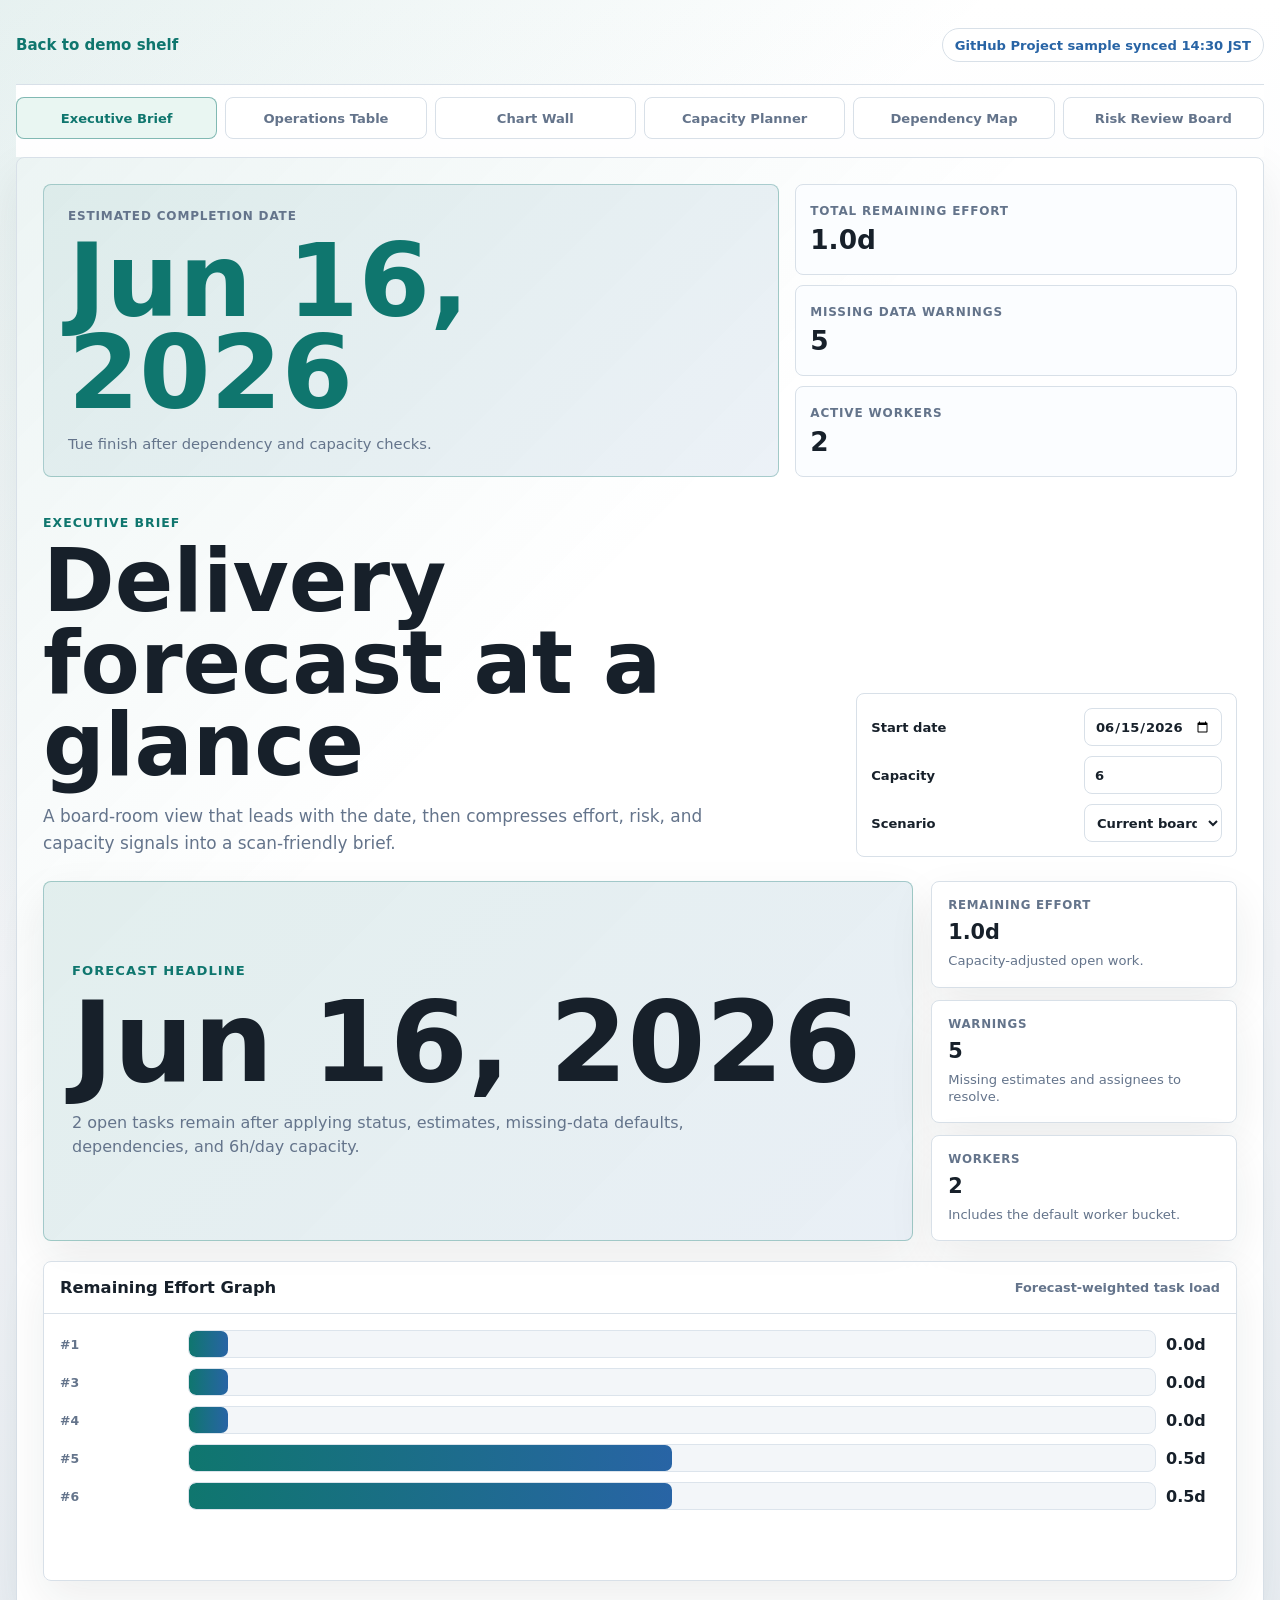
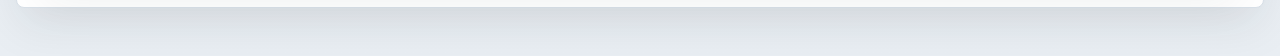
==== commit 2c797d18: "Add whole-page dashboard design switcher" ====
--- a/demos/project-dashboard/index.html
+++ b/demos/project-dashboard/index.html
@@ -5,62 +5,313 @@
     <meta name="viewport" content="width=device-width, initial-scale=1">
     <meta name="description" content="Project completion dashboard demo for GitHub Project task data.">
     <title>Project Completion Dashboard Designs</title>
-    <link rel="stylesheet" href="shared.css">
+    <link rel="stylesheet" href="/demos/project-dashboard/shared.css">
   </head>
   <body>
-    <main class="app">
+    <main class="app switch-app">
       <header class="topbar">
         <a class="back" href="/">Back to demo shelf</a>
         <span class="sync-chip">GitHub Project sample synced 14:30 JST</span>
       </header>
 
-      <section class="hero" aria-labelledby="page-title">
-        <div>
-          <p class="eyebrow">Project operations</p>
-          <h1 id="page-title">Project Completion Dashboard Designs</h1>
-          <p class="lede">Six separate dashboard pages for reviewing alternate ways to forecast completion dates from task status, estimates, assignees, and dependency links.</p>
-        </div>
-      </section>
-
-      <section class="page-grid" aria-label="Dashboard design pages">
-<a class="design-card" href="executive-brief.html">
-            <span>Design 01</span>
-            <strong>Executive Brief</strong>
-            <small>An executive-ready headline forecast with the completion date, remaining effort, warnings, and worker count surfaced above the fold.</small>
-            <b>Open design</b>
-          </a>
-<a class="design-card" href="operations-table.html">
-            <span>Design 02</span>
-            <strong>Operations Table</strong>
-            <small>A dense operations table with assumptions, missing-data warnings, and a dependency-aware capacity timeline.</small>
-            <b>Open design</b>
-          </a>
-<a class="design-card" href="chart-wall.html">
-            <span>Design 03</span>
-            <strong>Chart Wall</strong>
-            <small>A chart wall for comparing status-weighted completion mix and remaining effort by task.</small>
-            <b>Open design</b>
-          </a>
-<a class="design-card" href="capacity-planner.html">
-            <span>Design 04</span>
-            <strong>Capacity Planner</strong>
-            <small>A planner layout focused on workday scheduling, worker capacity, and queue pressure.</small>
-            <b>Open design</b>
-          </a>
-<a class="design-card" href="dependency-map.html">
-            <span>Design 05</span>
-            <strong>Dependency Map</strong>
-            <small>A dependency map that emphasizes predecessor order, finish dates, and forecast signals.</small>
-            <b>Open design</b>
-          </a>
-<a class="design-card" href="risk-review.html">
-            <span>Design 06</span>
-            <strong>Risk Review Board</strong>
-            <small>A risk review board for identifying missing data, ownership gaps, and forecast confidence.</small>
-            <b>Open design</b>
-          </a>
+      <nav class="switch-tabs" aria-label="Dashboard design switcher">
+          <button class="switch-tab active" type="button" data-switch="executive" aria-selected="true">Executive Brief</button>
+          <button class="switch-tab" type="button" data-switch="operations" aria-selected="false">Operations Table</button>
+          <button class="switch-tab" type="button" data-switch="charts" aria-selected="false">Chart Wall</button>
+          <button class="switch-tab" type="button" data-switch="capacity" aria-selected="false">Capacity Planner</button>
+          <button class="switch-tab" type="button" data-switch="dependency" aria-selected="false">Dependency Map</button>
+          <button class="switch-tab" type="button" data-switch="risk" aria-selected="false">Risk Review Board</button>
+      </nav>
+
+      <section class="design-screen executive-screen active" data-panel="executive" aria-label="Executive Brief design">
+            <section class="forecast-lead executive-forecast" aria-label="Forecast summary">
+              <div class="forecast-date-card">
+                <span>Estimated Completion Date</span>
+                <strong data-value="completion">-</strong>
+                <small data-value="completion-note">Waiting for project data.</small>
+              </div>
+              <div class="mini-metrics">
+                <div><span>Total Remaining Effort</span><strong data-value="remaining">-</strong></div>
+                <div><span>Missing Data Warnings</span><strong data-value="warnings">-</strong></div>
+                <div><span>Active Workers</span><strong data-value="workers">-</strong></div>
+              </div>
+            </section>
+        <div class="design-hero executive-hero">
+          <div>
+            <p class="eyebrow">Executive brief</p>
+            <h1>Delivery forecast at a glance</h1>
+            <p class="lede">A board-room view that leads with the date, then compresses effort, risk, and capacity signals into a scan-friendly brief.</p>
+          </div>
+              <form class="switch-controls compact" aria-label="Forecast controls">
+                <label>
+                  <span>Start date</span>
+                  <input class="js-start-date" type="date" value="2026-06-15">
+                </label>
+                <label>
+                  <span>Capacity</span>
+                  <input class="js-capacity" type="number" min="1" max="12" step="0.5" value="6">
+                </label>
+                <label>
+                  <span>Scenario</span>
+                  <select class="js-scenario">
+                  <option value="current">Current board</option>
+                  <option value="clean">Fully estimated</option>
+                  <option value="blocked">Blocked review</option>
+                  </select>
+                </label>
+              </form>
+        </div>
+        <section class="brief-grid">
+          <div class="brief-hero">
+            <span>Forecast headline</span>
+            <strong data-value="completion">-</strong>
+            <p data-value="brief-summary">Waiting for project data.</p>
+          </div>
+          <div class="brief-stack">
+            <div class="brief-card"><span>Remaining effort</span><strong data-value="remaining">-</strong><small>Capacity-adjusted open work.</small></div>
+            <div class="brief-card"><span>Warnings</span><strong data-value="warnings">-</strong><small>Missing estimates and assignees to resolve.</small></div>
+            <div class="brief-card"><span>Workers</span><strong data-value="workers">-</strong><small>Includes the default worker bucket.</small></div>
+          </div>
+        </section>
+        <section class="panel chart-panel">
+          <div class="panel-header"><h2>Remaining Effort Graph</h2><span>Forecast-weighted task load</span></div>
+          <div class="chart-body"><div class="chart-bars" data-bars="effort"></div></div>
+        </section>
+      </section>
+
+      <section class="design-screen operations-screen" data-panel="operations" aria-label="Operations Table design">
+            <section class="forecast-lead operations-forecast" aria-label="Forecast summary">
+              <div class="forecast-date-card">
+                <span>Estimated Completion Date</span>
+                <strong data-value="completion">-</strong>
+                <small data-value="completion-note">Waiting for project data.</small>
+              </div>
+              <div class="mini-metrics">
+                <div><span>Total Remaining Effort</span><strong data-value="remaining">-</strong></div>
+                <div><span>Missing Data Warnings</span><strong data-value="warnings">-</strong></div>
+                <div><span>Active Workers</span><strong data-value="workers">-</strong></div>
+              </div>
+            </section>
+        <div class="design-hero operations-hero">
+          <div>
+            <p class="eyebrow">Operations table</p>
+            <h1>Task-level forecast controls</h1>
+            <p class="lede">A dense operating view for reviewing every task, default, dependency, and scheduled finish date.</p>
+          </div>
+              <form class="switch-controls compact" aria-label="Forecast controls">
+                <label>
+                  <span>Start date</span>
+                  <input class="js-start-date" type="date" value="2026-06-15">
+                </label>
+                <label>
+                  <span>Capacity</span>
+                  <input class="js-capacity" type="number" min="1" max="12" step="0.5" value="6">
+                </label>
+                <label>
+                  <span>Scenario</span>
+                  <select class="js-scenario">
+                  <option value="current">Current board</option>
+                  <option value="clean">Fully estimated</option>
+                  <option value="blocked">Blocked review</option>
+                  </select>
+                </label>
+              </form>
+        </div>
+        <section class="workspace">
+          <div class="panel">
+            <div class="panel-header"><h2>GitHub Project Tasks</h2><span data-value="task-count">0 tasks</span></div>
+            <div class="table-wrap">
+              <table>
+                <thead><tr><th>Task</th><th>Status</th><th>Estimate</th><th>Assignee</th><th>Dependency</th><th>Remaining</th><th>Scheduled</th></tr></thead>
+                <tbody data-table="tasks"></tbody>
+              </table>
+            </div>
+          </div>
+          <div class="side-stack">
+            <div class="panel"><div class="panel-header"><h2>Assumptions Used</h2><span>Rules applied</span></div><ul class="list" data-list="assumptions"></ul></div>
+            <div class="panel"><div class="panel-header"><h2>Missing Data Warnings</h2><span data-value="warning-label">0 warnings</span></div><ul class="list warnings" data-list="warnings"></ul></div>
+            <div class="panel"><div class="panel-header"><div class="panel-title"><h2>Capacity Timeline</h2><button class="info-button" type="button" aria-label="Capacity Timeline shows each open task after dependency, worker availability, workday, and capacity rules are applied.">i</button></div><span>Dependency-aware order</span></div><div class="timeline" data-timeline="default"></div></div>
+          </div>
+        </section>
+      </section>
+
+      <section class="design-screen chart-screen" data-panel="charts" aria-label="Chart Wall design">
+            <section class="forecast-lead chart-forecast" aria-label="Forecast summary">
+              <div class="forecast-date-card">
+                <span>Estimated Completion Date</span>
+                <strong data-value="completion">-</strong>
+                <small data-value="completion-note">Waiting for project data.</small>
+              </div>
+              <div class="mini-metrics">
+                <div><span>Total Remaining Effort</span><strong data-value="remaining">-</strong></div>
+                <div><span>Missing Data Warnings</span><strong data-value="warnings">-</strong></div>
+                <div><span>Active Workers</span><strong data-value="workers">-</strong></div>
+              </div>
+            </section>
+        <div class="design-hero chart-hero">
+          <div>
+            <p class="eyebrow">Chart wall</p>
+            <h1>Forecast shape in charts</h1>
+            <p class="lede">A visual-first dashboard for comparing completed estimate, in-flight work, remaining effort, and warning volume.</p>
+          </div>
+              <form class="switch-controls compact" aria-label="Forecast controls">
+                <label>
+                  <span>Start date</span>
+                  <input class="js-start-date" type="date" value="2026-06-15">
+                </label>
+                <label>
+                  <span>Capacity</span>
+                  <input class="js-capacity" type="number" min="1" max="12" step="0.5" value="6">
+                </label>
+                <label>
+                  <span>Scenario</span>
+                  <select class="js-scenario">
+                  <option value="current">Current board</option>
+                  <option value="clean">Fully estimated</option>
+                  <option value="blocked">Blocked review</option>
+                  </select>
+                </label>
+              </form>
+        </div>
+        <section class="chart-grid feature-charts">
+          <div class="panel chart-panel"><div class="panel-header"><h2>Completion Mix</h2><span>Status-weighted effort</span></div><div class="chart-body"><div class="donut-wrap"><div class="donut" data-donut="status"><div class="donut-core"><strong data-value="done-percent">0%</strong><span>done</span></div></div><ul class="legend" data-list="status-legend"></ul></div></div></div>
+          <div class="panel chart-panel"><div class="panel-header"><h2>Remaining Effort by Task</h2><span>Default estimates included</span></div><div class="chart-body"><div class="chart-bars" data-bars="effort"></div></div></div>
+          <div class="panel chart-panel"><div class="panel-header"><h2>Worker Load</h2><span>Remaining days</span></div><div class="chart-body"><div class="chart-bars" data-bars="workers"></div></div></div>
+          <div class="panel chart-panel"><div class="panel-header"><h2>Warning Count</h2><span>Data quality pressure</span></div><div class="chart-body"><div class="warning-meter"><strong data-value="warnings">-</strong><div class="mini-track"><div class="mini-fill amber" data-bar="warning-meter"></div></div></div></div></div>
+        </section>
+      </section>
+
+      <section class="design-screen capacity-screen" data-panel="capacity" aria-label="Capacity Planner design">
+            <section class="forecast-lead capacity-forecast" aria-label="Forecast summary">
+              <div class="forecast-date-card">
+                <span>Estimated Completion Date</span>
+                <strong data-value="completion">-</strong>
+                <small data-value="completion-note">Waiting for project data.</small>
+              </div>
+              <div class="mini-metrics">
+                <div><span>Total Remaining Effort</span><strong data-value="remaining">-</strong></div>
+                <div><span>Missing Data Warnings</span><strong data-value="warnings">-</strong></div>
+                <div><span>Active Workers</span><strong data-value="workers">-</strong></div>
+              </div>
+            </section>
+        <div class="design-hero capacity-hero">
+          <div>
+            <p class="eyebrow">Capacity planner</p>
+            <h1>Workday and worker load plan</h1>
+            <p class="lede">A planning surface focused on when work fits, which bucket carries it, and how capacity changes the forecast.</p>
+          </div>
+              <form class="switch-controls compact" aria-label="Forecast controls">
+                <label>
+                  <span>Start date</span>
+                  <input class="js-start-date" type="date" value="2026-06-15">
+                </label>
+                <label>
+                  <span>Capacity</span>
+                  <input class="js-capacity" type="number" min="1" max="12" step="0.5" value="6">
+                </label>
+                <label>
+                  <span>Scenario</span>
+                  <select class="js-scenario">
+                  <option value="current">Current board</option>
+                  <option value="clean">Fully estimated</option>
+                  <option value="blocked">Blocked review</option>
+                  </select>
+                </label>
+              </form>
+        </div>
+        <section class="chart-grid">
+          <div class="panel chart-panel"><div class="panel-header"><div class="panel-title"><h2>Capacity Timeline</h2><button class="info-button" type="button" aria-label="Capacity Timeline converts estimates into workdays, skips weekends, waits for predecessors, and queues work by assignee.">i</button></div><span>Workday schedule</span></div><div class="timeline" data-timeline="default"></div></div>
+          <div class="panel chart-panel"><div class="panel-header"><h2>Worker Load Graph</h2><span>Remaining days</span></div><div class="chart-body"><div class="chart-bars" data-bars="workers"></div></div></div>
+        </section>
+      </section>
+
+      <section class="design-screen dependency-screen" data-panel="dependency" aria-label="Dependency Map design">
+            <section class="forecast-lead dependency-forecast" aria-label="Forecast summary">
+              <div class="forecast-date-card">
+                <span>Estimated Completion Date</span>
+                <strong data-value="completion">-</strong>
+                <small data-value="completion-note">Waiting for project data.</small>
+              </div>
+              <div class="mini-metrics">
+                <div><span>Total Remaining Effort</span><strong data-value="remaining">-</strong></div>
+                <div><span>Missing Data Warnings</span><strong data-value="warnings">-</strong></div>
+                <div><span>Active Workers</span><strong data-value="workers">-</strong></div>
+              </div>
+            </section>
+        <div class="design-hero dependency-hero">
+          <div>
+            <p class="eyebrow">Dependency map</p>
+            <h1>Predecessors drive the finish date</h1>
+            <p class="lede">A path-oriented view that makes dependency order and critical finish signals explicit.</p>
+          </div>
+              <form class="switch-controls compact" aria-label="Forecast controls">
+                <label>
+                  <span>Start date</span>
+                  <input class="js-start-date" type="date" value="2026-06-15">
+                </label>
+                <label>
+                  <span>Capacity</span>
+                  <input class="js-capacity" type="number" min="1" max="12" step="0.5" value="6">
+                </label>
+                <label>
+                  <span>Scenario</span>
+                  <select class="js-scenario">
+                  <option value="current">Current board</option>
+                  <option value="clean">Fully estimated</option>
+                  <option value="blocked">Blocked review</option>
+                  </select>
+                </label>
+              </form>
+        </div>
+        <section class="chart-grid">
+          <div class="panel chart-panel"><div class="panel-header"><h2>Dependency Path</h2><span>Successors wait for predecessors</span></div><div class="chart-body"><div class="dependency-flow" data-flow="dependency"></div></div></div>
+          <div class="panel chart-panel"><div class="panel-header"><h2>Forecast Signals</h2><span>Review checklist</span></div><div class="chart-body"><div class="signal-list" data-list="signals"></div></div></div>
+        </section>
+      </section>
+
+      <section class="design-screen risk-screen" data-panel="risk" aria-label="Risk Review Board design">
+            <section class="forecast-lead risk-forecast" aria-label="Forecast summary">
+              <div class="forecast-date-card">
+                <span>Estimated Completion Date</span>
+                <strong data-value="completion">-</strong>
+                <small data-value="completion-note">Waiting for project data.</small>
+              </div>
+              <div class="mini-metrics">
+                <div><span>Total Remaining Effort</span><strong data-value="remaining">-</strong></div>
+                <div><span>Missing Data Warnings</span><strong data-value="warnings">-</strong></div>
+                <div><span>Active Workers</span><strong data-value="workers">-</strong></div>
+              </div>
+            </section>
+        <div class="design-hero risk-hero">
+          <div>
+            <p class="eyebrow">Risk review board</p>
+            <h1>Confidence, warnings, and cleanup</h1>
+            <p class="lede">A review surface for identifying missing data, ownership gaps, dependency pressure, and forecast confidence.</p>
+          </div>
+              <form class="switch-controls compact" aria-label="Forecast controls">
+                <label>
+                  <span>Start date</span>
+                  <input class="js-start-date" type="date" value="2026-06-15">
+                </label>
+                <label>
+                  <span>Capacity</span>
+                  <input class="js-capacity" type="number" min="1" max="12" step="0.5" value="6">
+                </label>
+                <label>
+                  <span>Scenario</span>
+                  <select class="js-scenario">
+                  <option value="current">Current board</option>
+                  <option value="clean">Fully estimated</option>
+                  <option value="blocked">Blocked review</option>
+                  </select>
+                </label>
+              </form>
+        </div>
+        <section class="risk-grid" data-grid="risk"></section>
+        <section class="panel chart-panel"><div class="panel-header"><h2>Worker Load Graph</h2><span>Remaining days by capacity bucket</span></div><div class="chart-body"><div class="chart-bars" data-bars="workers"></div></div></section>
+        <section class="review-grid" data-grid="review"></section>
       </section>
     </main>
-
+    <script src="/demos/project-dashboard/switcher.js"></script>
   </body>
 </html>
--- a/demos/project-dashboard/shared.css
+++ b/demos/project-dashboard/shared.css
@@ -168,6 +168,10 @@
         margin-bottom: 18px;
       }
 
+      .forecast-first {
+        margin: 28px 0 22px;
+      }
+
       .metric {
         min-height: 132px;
         padding: 16px;
@@ -213,6 +217,16 @@
       .metric.primary strong {
         color: var(--green);
         font-size: clamp(2rem, 4vw, 3.3rem);
+      }
+
+      .forecast-first .metric.primary {
+        grid-column: span 2;
+        min-height: 172px;
+        padding: 22px 24px;
+      }
+
+      .forecast-first .metric.primary strong {
+        font-size: clamp(3.1rem, 7vw, 5.8rem);
       }
 
       .metric small {
@@ -736,6 +750,10 @@
           grid-template-columns: repeat(2, minmax(0, 1fr));
         }
 
+        .forecast-first .metric.primary {
+          grid-column: span 2;
+        }
+
         .brief-grid,
         .chart-grid,
         .donut-wrap {
@@ -762,6 +780,10 @@
 
         .metrics {
           grid-template-columns: 1fr;
+        }
+
+        .forecast-first .metric.primary {
+          grid-column: auto;
         }
 
         .control-row,
@@ -865,3 +887,226 @@
           grid-template-columns: 1fr;
         }
       }
+
+      .switch-app {
+        width: min(1340px, calc(100% - 32px));
+      }
+
+      .switch-tabs {
+        position: sticky;
+        top: 0;
+        z-index: 5;
+        display: grid;
+        grid-template-columns: repeat(6, minmax(0, 1fr));
+        gap: 8px;
+        padding: 12px 0 18px;
+        background:
+          linear-gradient(180deg, rgba(255, 255, 255, 0.96), rgba(255, 255, 255, 0.86)),
+          linear-gradient(180deg, #ffffff, var(--bg));
+        backdrop-filter: blur(10px);
+      }
+
+      .switch-tab {
+        min-height: 42px;
+        padding: 0 10px;
+        border: 1px solid var(--line);
+        border-radius: 8px;
+        background: #ffffff;
+        color: var(--muted);
+        font-size: 0.82rem;
+        font-weight: 900;
+        cursor: pointer;
+      }
+
+      .switch-tab.active,
+      .switch-tab:hover {
+        border-color: rgba(15, 118, 110, 0.48);
+        background: #e9f6f2;
+        color: var(--green);
+      }
+
+      .design-screen {
+        display: none;
+        gap: 20px;
+        min-height: calc(100vh - 120px);
+        padding: 26px;
+        border: 1px solid var(--line);
+        border-radius: 8px;
+        background: #ffffff;
+        box-shadow: var(--shadow);
+      }
+
+      .design-screen.active {
+        display: grid;
+      }
+
+      .forecast-lead {
+        display: grid;
+        grid-template-columns: minmax(0, 1.25fr) minmax(360px, 0.75fr);
+        gap: 16px;
+        align-items: stretch;
+      }
+
+      .forecast-date-card {
+        min-height: 210px;
+        padding: 24px;
+        border: 1px solid rgba(15, 118, 110, 0.3);
+        border-radius: 8px;
+        background:
+          linear-gradient(135deg, rgba(15, 118, 110, 0.14), rgba(40, 100, 165, 0.09)),
+          #ffffff;
+      }
+
+      .forecast-date-card span,
+      .mini-metrics span {
+        display: block;
+        color: var(--muted);
+        font-size: 0.75rem;
+        font-weight: 900;
+        letter-spacing: 0.07em;
+        text-transform: uppercase;
+      }
+
+      .forecast-date-card strong {
+        display: block;
+        margin-top: 12px;
+        color: var(--green);
+        font-size: clamp(3.2rem, 8vw, 6.4rem);
+        line-height: 0.9;
+      }
+
+      .forecast-date-card small {
+        display: block;
+        margin-top: 16px;
+        color: var(--muted);
+        font-size: 0.92rem;
+      }
+
+      .mini-metrics {
+        display: grid;
+        gap: 10px;
+      }
+
+      .mini-metrics div {
+        display: grid;
+        align-content: center;
+        min-height: 62px;
+        padding: 14px;
+        border: 1px solid var(--line);
+        border-radius: 8px;
+        background: #fbfdff;
+      }
+
+      .mini-metrics strong {
+        display: block;
+        margin-top: 6px;
+        font-size: 1.65rem;
+      }
+
+      .design-hero {
+        display: grid;
+        grid-template-columns: minmax(0, 1fr) minmax(360px, 0.48fr);
+        gap: 20px;
+        align-items: end;
+        padding: 18px 0 4px;
+      }
+
+      .switch-controls {
+        display: grid;
+        gap: 10px;
+        padding: 14px;
+        border: 1px solid var(--line);
+        border-radius: 8px;
+        background: rgba(255, 255, 255, 0.82);
+      }
+
+      .switch-controls label {
+        display: grid;
+        grid-template-columns: minmax(0, 1fr) 138px;
+        gap: 10px;
+        align-items: center;
+        color: var(--ink);
+        font-size: 0.82rem;
+        font-weight: 900;
+      }
+
+      .executive-screen {
+        background:
+          linear-gradient(135deg, rgba(15, 118, 110, 0.08), transparent 38%),
+          #ffffff;
+      }
+
+      .chart-screen {
+        background:
+          linear-gradient(135deg, rgba(114, 82, 170, 0.08), transparent 36%),
+          #ffffff;
+      }
+
+      .chart-screen .forecast-date-card,
+      .chart-screen .mini-fill {
+        background: linear-gradient(90deg, var(--violet), var(--blue));
+      }
+
+      .chart-screen .forecast-date-card strong {
+        color: var(--violet);
+      }
+
+      .capacity-screen {
+        background:
+          linear-gradient(135deg, rgba(40, 100, 165, 0.09), transparent 38%),
+          #ffffff;
+      }
+
+      .dependency-screen {
+        background:
+          linear-gradient(135deg, rgba(184, 109, 24, 0.1), transparent 36%),
+          #ffffff;
+      }
+
+      .risk-screen {
+        background:
+          linear-gradient(135deg, rgba(194, 65, 12, 0.08), transparent 36%),
+          #ffffff;
+      }
+
+      .warning-meter {
+        display: grid;
+        gap: 12px;
+      }
+
+      .warning-meter strong {
+        font-size: 3rem;
+      }
+
+      .mini-fill.amber {
+        background: linear-gradient(90deg, var(--amber), var(--red));
+      }
+
+      @media (max-width: 1060px) {
+        .switch-tabs {
+          grid-template-columns: repeat(3, minmax(0, 1fr));
+        }
+
+        .forecast-lead,
+        .design-hero {
+          grid-template-columns: 1fr;
+        }
+      }
+
+      @media (max-width: 640px) {
+        .switch-app {
+          width: min(100% - 20px, 1340px);
+        }
+
+        .switch-tabs {
+          grid-template-columns: 1fr 1fr;
+        }
+
+        .design-screen {
+          padding: 16px;
+        }
+
+        .switch-controls label {
+          grid-template-columns: 1fr;
+        }
+      }
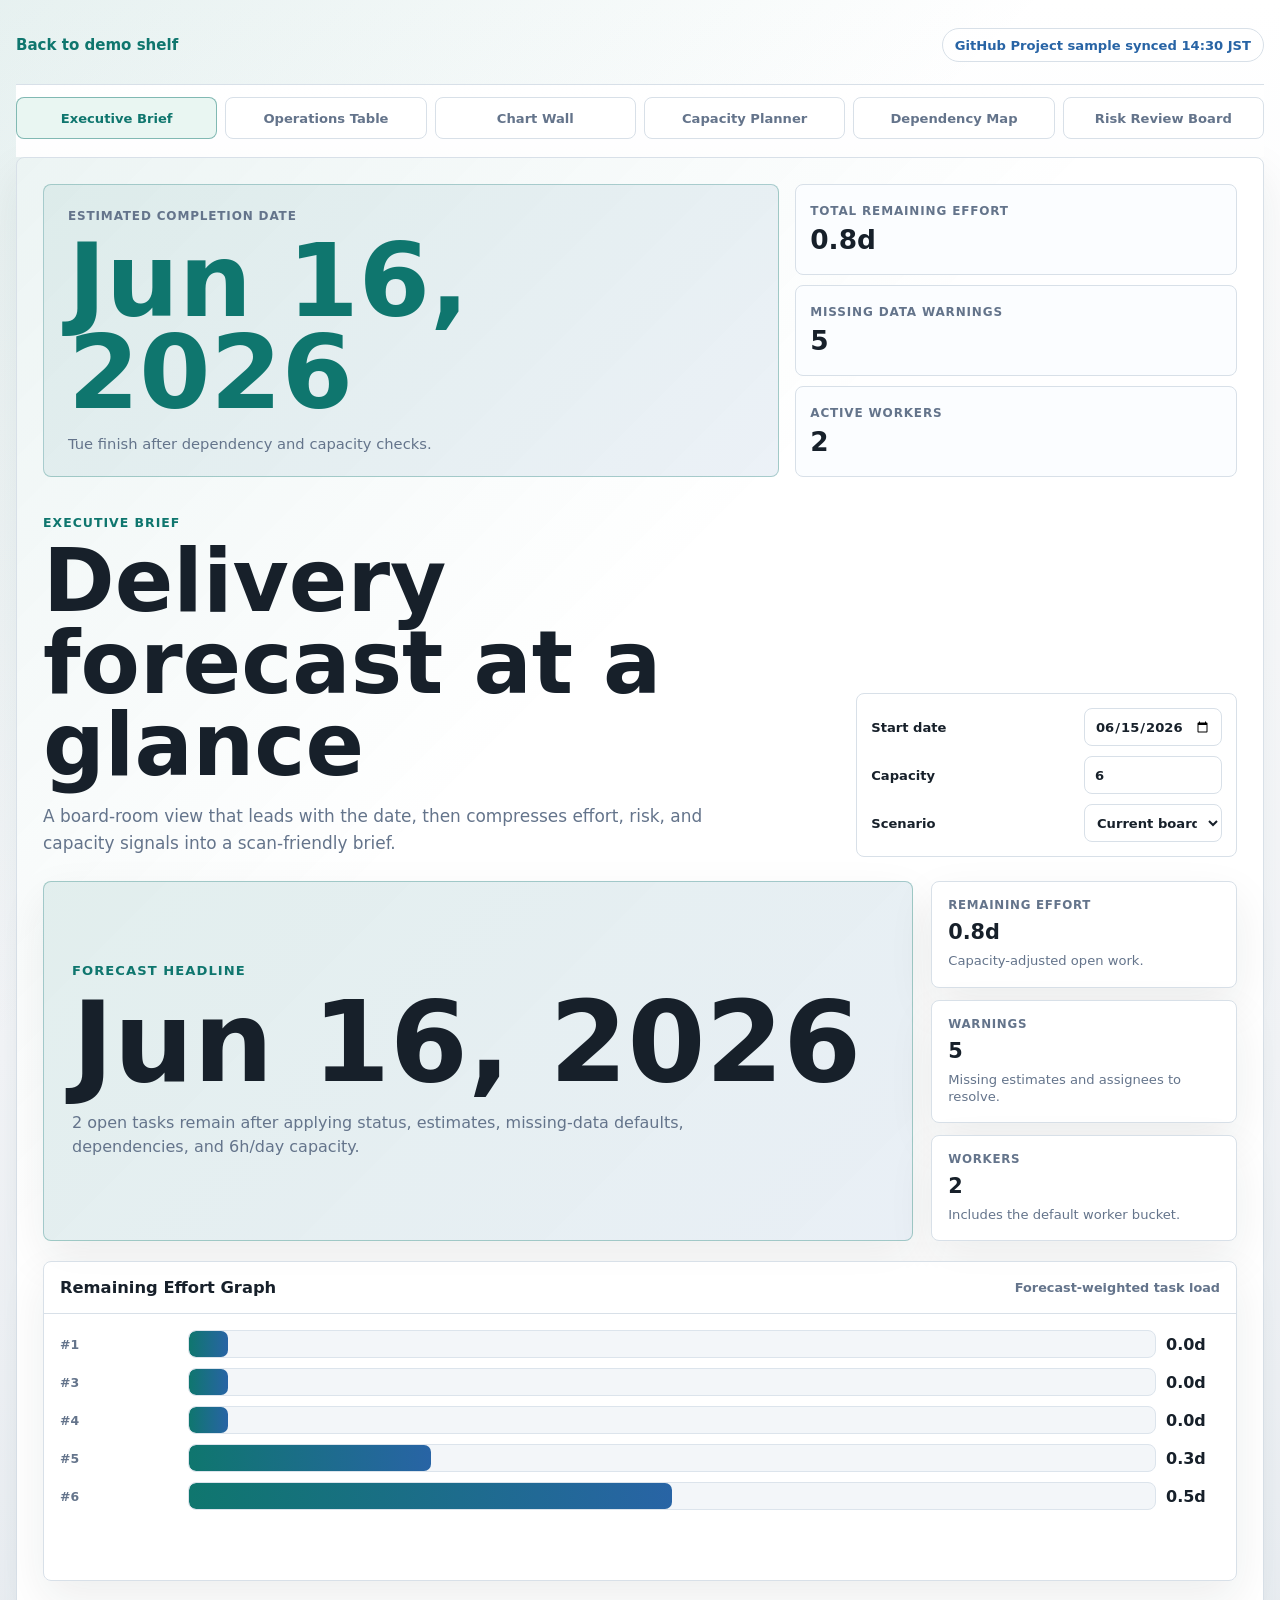
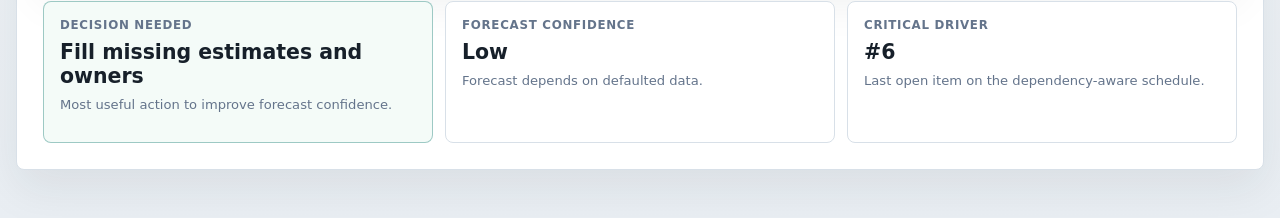
==== commit 3d9cf21c: "Refine project dashboard design patterns" ====
--- a/demos/project-dashboard/index.html
+++ b/demos/project-dashboard/index.html
@@ -77,6 +77,23 @@
           <div class="panel-header"><h2>Remaining Effort Graph</h2><span>Forecast-weighted task load</span></div>
           <div class="chart-body"><div class="chart-bars" data-bars="effort"></div></div>
         </section>
+        <section class="insight-grid">
+          <div class="insight-card priority">
+            <span>Decision needed</span>
+            <strong data-value="next-action">-</strong>
+            <small>Most useful action to improve forecast confidence.</small>
+          </div>
+          <div class="insight-card">
+            <span>Forecast confidence</span>
+            <strong data-value="confidence">-</strong>
+            <small data-value="confidence-note">Waiting for data quality checks.</small>
+          </div>
+          <div class="insight-card">
+            <span>Critical driver</span>
+            <strong data-value="critical-task">-</strong>
+            <small>Last open item on the dependency-aware schedule.</small>
+          </div>
+        </section>
       </section>
 
       <section class="design-screen operations-screen" data-panel="operations" aria-label="Operations Table design">
@@ -131,6 +148,7 @@
             <div class="panel"><div class="panel-header"><h2>Assumptions Used</h2><span>Rules applied</span></div><ul class="list" data-list="assumptions"></ul></div>
             <div class="panel"><div class="panel-header"><h2>Missing Data Warnings</h2><span data-value="warning-label">0 warnings</span></div><ul class="list warnings" data-list="warnings"></ul></div>
             <div class="panel"><div class="panel-header"><div class="panel-title"><h2>Capacity Timeline</h2><button class="info-button" type="button" aria-label="Capacity Timeline shows each open task after dependency, worker availability, workday, and capacity rules are applied.">i</button></div><span>Dependency-aware order</span></div><div class="timeline" data-timeline="default"></div></div>
+            <div class="panel"><div class="panel-header"><h2>Operational Focus</h2><span>Next cleanup</span></div><div class="signal-list" data-list="operations-focus"></div></div>
           </div>
         </section>
       </section>
@@ -178,6 +196,7 @@
           <div class="panel chart-panel"><div class="panel-header"><h2>Remaining Effort by Task</h2><span>Default estimates included</span></div><div class="chart-body"><div class="chart-bars" data-bars="effort"></div></div></div>
           <div class="panel chart-panel"><div class="panel-header"><h2>Worker Load</h2><span>Remaining days</span></div><div class="chart-body"><div class="chart-bars" data-bars="workers"></div></div></div>
           <div class="panel chart-panel"><div class="panel-header"><h2>Warning Count</h2><span>Data quality pressure</span></div><div class="chart-body"><div class="warning-meter"><strong data-value="warnings">-</strong><div class="mini-track"><div class="mini-fill amber" data-bar="warning-meter"></div></div></div></div></div>
+          <div class="panel chart-panel wide-panel"><div class="panel-header"><h2>Forecast Trend</h2><span>Work remaining by sequence</span></div><div class="chart-body"><div class="trend-chart" data-chart="trend"></div></div></div>
         </section>
       </section>
 
@@ -222,6 +241,7 @@
         <section class="chart-grid">
           <div class="panel chart-panel"><div class="panel-header"><div class="panel-title"><h2>Capacity Timeline</h2><button class="info-button" type="button" aria-label="Capacity Timeline converts estimates into workdays, skips weekends, waits for predecessors, and queues work by assignee.">i</button></div><span>Workday schedule</span></div><div class="timeline" data-timeline="default"></div></div>
           <div class="panel chart-panel"><div class="panel-header"><h2>Worker Load Graph</h2><span>Remaining days</span></div><div class="chart-body"><div class="chart-bars" data-bars="workers"></div></div></div>
+          <div class="panel chart-panel wide-panel"><div class="panel-header"><h2>Capacity Buckets</h2><span>Scheduled workdays</span></div><div class="chart-body"><div class="capacity-days" data-grid="capacity-days"></div></div></div>
         </section>
       </section>
 
@@ -266,6 +286,7 @@
         <section class="chart-grid">
           <div class="panel chart-panel"><div class="panel-header"><h2>Dependency Path</h2><span>Successors wait for predecessors</span></div><div class="chart-body"><div class="dependency-flow" data-flow="dependency"></div></div></div>
           <div class="panel chart-panel"><div class="panel-header"><h2>Forecast Signals</h2><span>Review checklist</span></div><div class="chart-body"><div class="signal-list" data-list="signals"></div></div></div>
+          <div class="panel chart-panel wide-panel"><div class="panel-header"><h2>Critical Chain</h2><span>Start-to-finish logic</span></div><div class="chart-body"><div class="chain-map" data-flow="chain"></div></div></div>
         </section>
       </section>
 
@@ -310,6 +331,7 @@
         <section class="risk-grid" data-grid="risk"></section>
         <section class="panel chart-panel"><div class="panel-header"><h2>Worker Load Graph</h2><span>Remaining days by capacity bucket</span></div><div class="chart-body"><div class="chart-bars" data-bars="workers"></div></div></section>
         <section class="review-grid" data-grid="review"></section>
+        <section class="panel"><div class="panel-header"><h2>Mitigation Actions</h2><span>Ordered by leverage</span></div><div class="action-list" data-list="actions"></div></section>
       </section>
     </main>
     <script src="/demos/project-dashboard/switcher.js"></script>
--- a/demos/project-dashboard/shared.css
+++ b/demos/project-dashboard/shared.css
@@ -546,6 +546,10 @@
         gap: 18px;
       }
 
+      .wide-panel {
+        grid-column: 1 / -1;
+      }
+
       .chart-panel {
         min-height: 320px;
       }
@@ -644,6 +648,181 @@
         height: 100%;
         border-radius: 7px;
         background: linear-gradient(90deg, var(--green), var(--blue));
+      }
+
+      .insight-grid,
+      .capacity-days,
+      .action-list {
+        display: grid;
+        gap: 12px;
+      }
+
+      .insight-grid {
+        grid-template-columns: repeat(3, minmax(0, 1fr));
+      }
+
+      .insight-card,
+      .day-bucket,
+      .action-item {
+        border: 1px solid var(--line);
+        border-radius: 8px;
+        background: #ffffff;
+      }
+
+      .insight-card {
+        min-height: 142px;
+        padding: 16px;
+      }
+
+      .insight-card.priority {
+        border-color: rgba(15, 118, 110, 0.38);
+        background: #f4fbf8;
+      }
+
+      .insight-card span,
+      .day-bucket span {
+        display: block;
+        margin-bottom: 8px;
+        color: var(--muted);
+        font-size: 0.74rem;
+        font-weight: 900;
+        letter-spacing: 0.06em;
+        text-transform: uppercase;
+      }
+
+      .insight-card strong,
+      .day-bucket strong {
+        display: block;
+        font-size: 1.28rem;
+      }
+
+      .insight-card small,
+      .day-bucket small {
+        display: block;
+        margin-top: 8px;
+        color: var(--muted);
+        font-size: 0.82rem;
+        line-height: 1.35;
+      }
+
+      .trend-chart {
+        display: grid;
+        grid-template-columns: repeat(5, minmax(0, 1fr));
+        gap: 12px;
+        align-items: end;
+        min-height: 220px;
+        padding-top: 12px;
+      }
+
+      .trend-column {
+        display: grid;
+        grid-template-rows: minmax(160px, 1fr) auto;
+        gap: 8px;
+        align-items: end;
+        text-align: center;
+      }
+
+      .trend-column span {
+        align-self: end;
+        width: 100%;
+        border-radius: 8px 8px 4px 4px;
+        background: linear-gradient(180deg, var(--violet), var(--blue));
+      }
+
+      .trend-column b {
+        color: var(--muted);
+        font-size: 0.78rem;
+      }
+
+      .capacity-days {
+        grid-template-columns: repeat(3, minmax(0, 1fr));
+      }
+
+      .day-bucket {
+        padding: 14px;
+        background: #fbfdff;
+      }
+
+      .chain-map {
+        display: grid;
+        grid-template-columns: repeat(5, minmax(0, 1fr));
+        gap: 10px;
+      }
+
+      .chain-node {
+        position: relative;
+        display: grid;
+        gap: 8px;
+        min-height: 112px;
+        padding: 14px;
+        border: 1px solid var(--line);
+        border-radius: 8px;
+        background: #ffffff;
+      }
+
+      .chain-node:not(:last-child)::after {
+        position: absolute;
+        top: 50%;
+        right: -10px;
+        width: 10px;
+        height: 2px;
+        background: var(--line);
+        content: "";
+      }
+
+      .chain-node span {
+        color: var(--blue);
+        font-weight: 900;
+      }
+
+      .chain-node strong {
+        font-size: 0.95rem;
+      }
+
+      .chain-node small {
+        color: var(--muted);
+        line-height: 1.35;
+      }
+
+      .chain-node.open {
+        border-color: rgba(184, 109, 24, 0.36);
+        background: #fffaf0;
+      }
+
+      .action-list {
+        padding: 16px;
+      }
+
+      .action-item {
+        display: grid;
+        grid-template-columns: 38px minmax(0, 1fr);
+        gap: 12px;
+        align-items: start;
+        padding: 12px;
+        background: #fbfdff;
+      }
+
+      .action-item > b {
+        display: grid;
+        place-items: center;
+        width: 32px;
+        height: 32px;
+        border-radius: 999px;
+        background: #e9f6f2;
+        color: var(--green);
+      }
+
+      .action-item strong {
+        display: block;
+        font-size: 0.94rem;
+      }
+
+      .action-item small {
+        display: block;
+        margin-top: 4px;
+        color: var(--muted);
+        font-size: 0.82rem;
+        line-height: 1.35;
       }
 
       .dependency-flow {
@@ -761,7 +940,10 @@
         }
 
         .risk-grid,
-        .review-grid {
+        .review-grid,
+        .insight-grid,
+        .capacity-days,
+        .chain-map {
           grid-template-columns: repeat(2, minmax(0, 1fr));
         }
       }
@@ -794,7 +976,10 @@
         }
 
         .risk-grid,
-        .review-grid {
+        .review-grid,
+        .insight-grid,
+        .capacity-days,
+        .chain-map {
           grid-template-columns: 1fr;
         }
       }
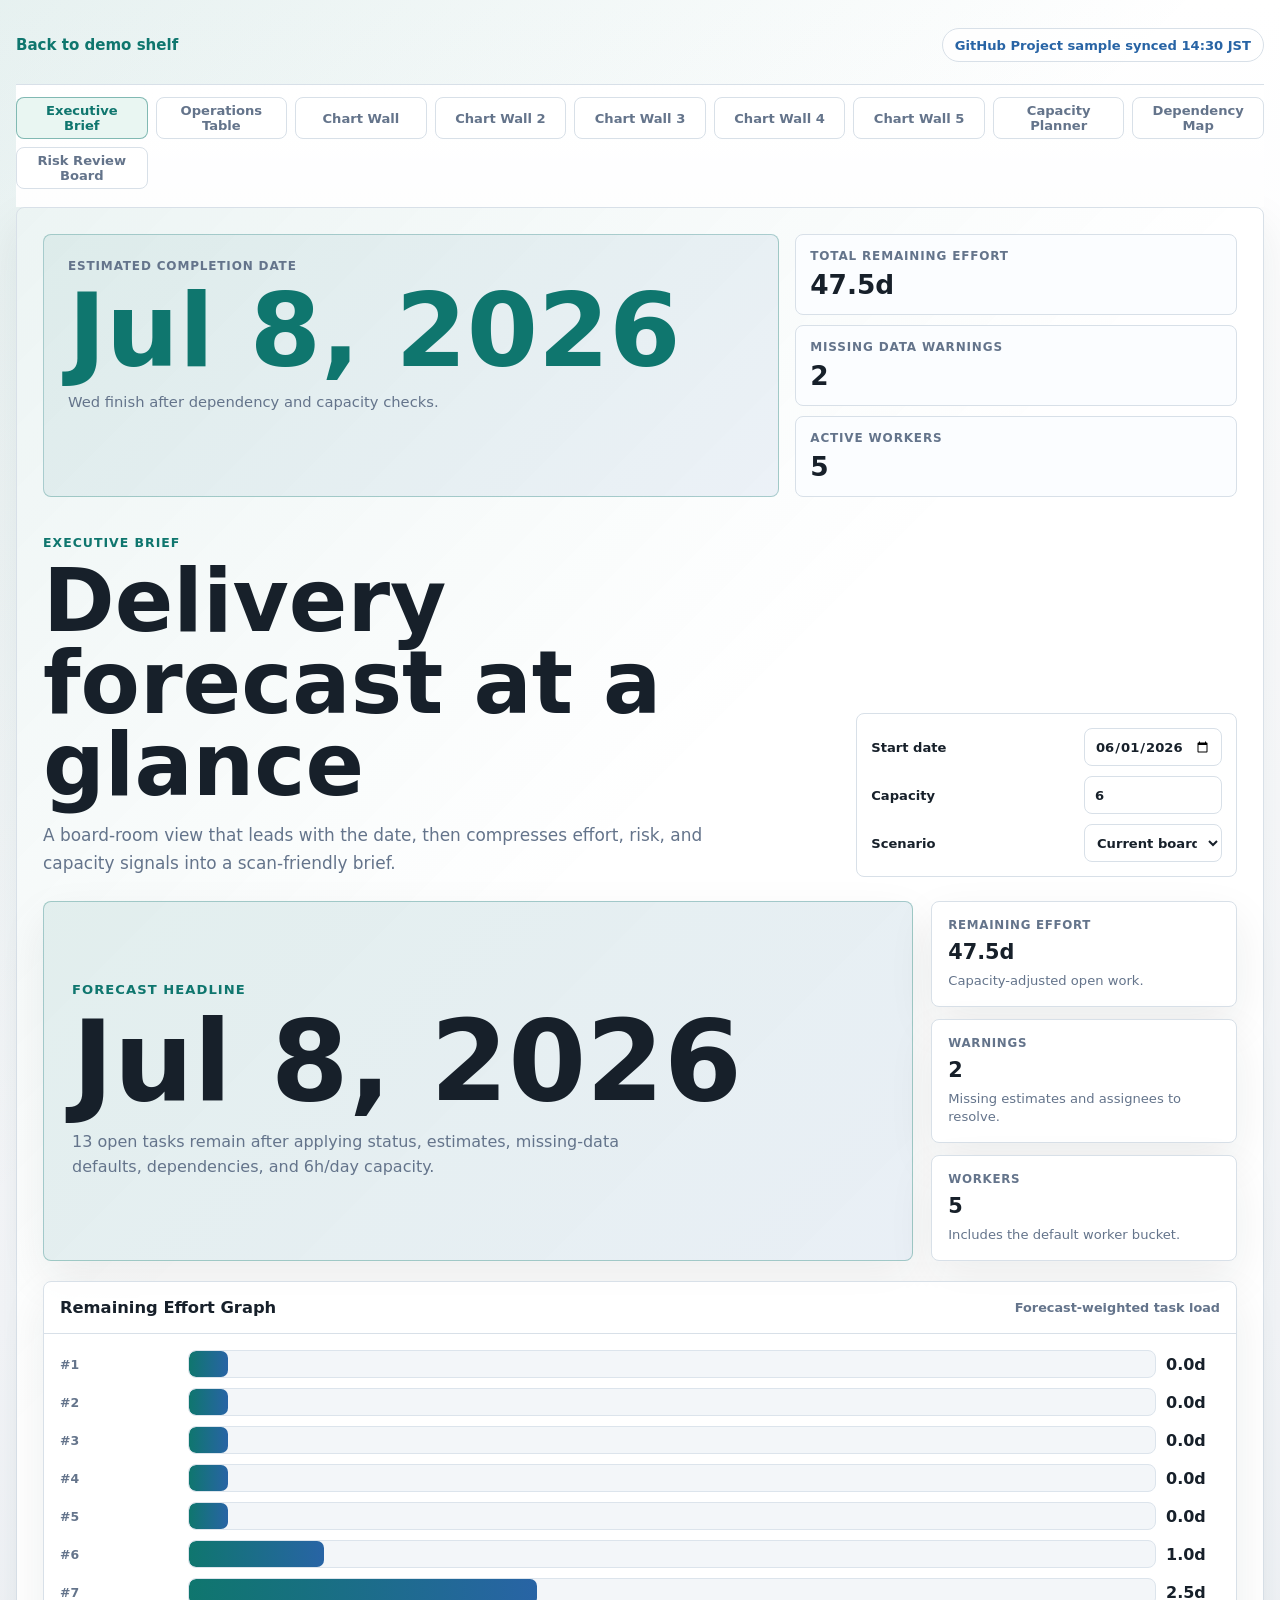
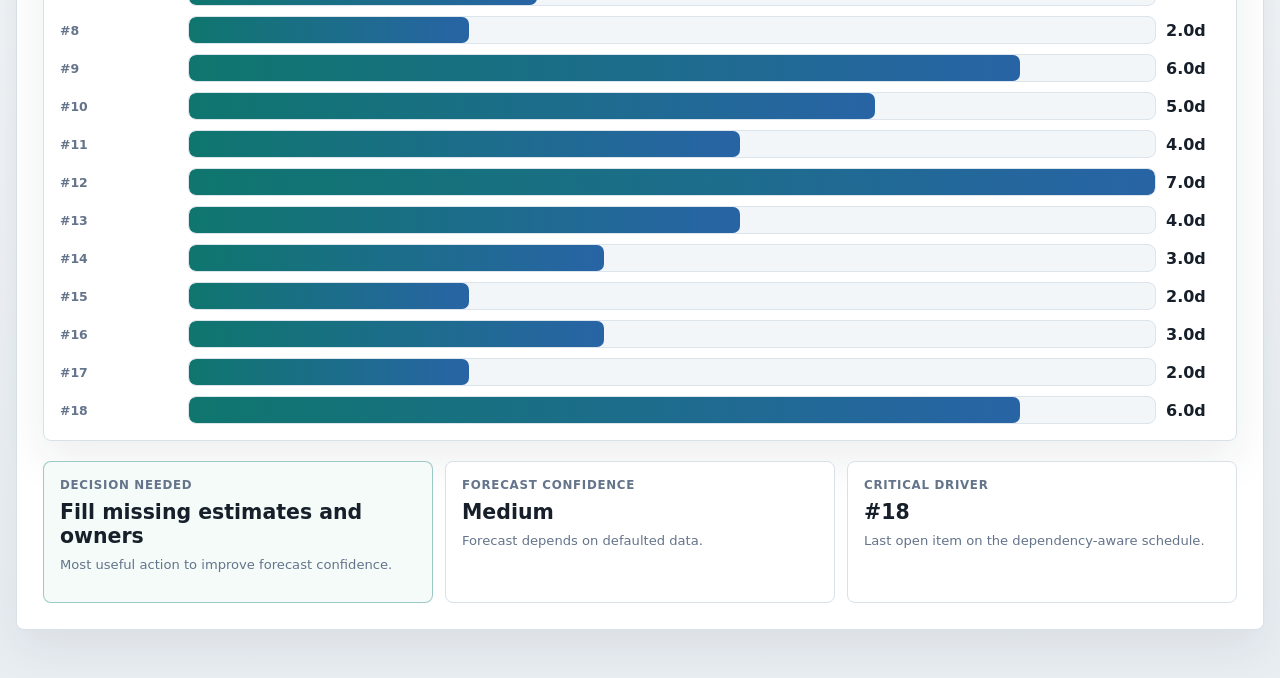
==== commit 276f1b1a: "Add chart wall forecast variants" ====
--- a/demos/project-dashboard/index.html
+++ b/demos/project-dashboard/index.html
@@ -5,7 +5,7 @@
     <meta name="viewport" content="width=device-width, initial-scale=1">
     <meta name="description" content="Project completion dashboard demo for GitHub Project task data.">
     <title>Project Completion Dashboard Designs</title>
-    <link rel="stylesheet" href="/demos/project-dashboard/shared.css">
+    <link rel="stylesheet" href="/demos/project-dashboard/shared.css?v=20260618m">
   </head>
   <body>
     <main class="app switch-app">
@@ -18,6 +18,10 @@
           <button class="switch-tab active" type="button" data-switch="executive" aria-selected="true">Executive Brief</button>
           <button class="switch-tab" type="button" data-switch="operations" aria-selected="false">Operations Table</button>
           <button class="switch-tab" type="button" data-switch="charts" aria-selected="false">Chart Wall</button>
+          <button class="switch-tab" type="button" data-switch="charts2" aria-selected="false">Chart Wall 2</button>
+          <button class="switch-tab" type="button" data-switch="charts3" aria-selected="false">Chart Wall 3</button>
+          <button class="switch-tab" type="button" data-switch="charts4" aria-selected="false">Chart Wall 4</button>
+          <button class="switch-tab" type="button" data-switch="charts5" aria-selected="false">Chart Wall 5</button>
           <button class="switch-tab" type="button" data-switch="capacity" aria-selected="false">Capacity Planner</button>
           <button class="switch-tab" type="button" data-switch="dependency" aria-selected="false">Dependency Map</button>
           <button class="switch-tab" type="button" data-switch="risk" aria-selected="false">Risk Review Board</button>
@@ -45,7 +49,7 @@
               <form class="switch-controls compact" aria-label="Forecast controls">
                 <label>
                   <span>Start date</span>
-                  <input class="js-start-date" type="date" value="2026-06-15">
+                  <input class="js-start-date" type="date" value="2026-06-01">
                 </label>
                 <label>
                   <span>Capacity</span>
@@ -118,7 +122,7 @@
               <form class="switch-controls compact" aria-label="Forecast controls">
                 <label>
                   <span>Start date</span>
-                  <input class="js-start-date" type="date" value="2026-06-15">
+                  <input class="js-start-date" type="date" value="2026-06-01">
                 </label>
                 <label>
                   <span>Capacity</span>
@@ -160,22 +164,182 @@
                 <strong data-value="completion">-</strong>
                 <small data-value="completion-note">Waiting for project data.</small>
               </div>
+            </section>
+        <section class="panel chart-panel wide-panel"><div class="panel-header"><h2>Burndown by date</h2><span>Forecast trend</span></div><div class="chart-body"><div class="trend-chart burndown-chart" data-chart="trend"></div></div></section>
+        <section class="chart-grid feature-charts">
+          <div class="panel chart-panel"><div class="panel-header"><h2>Current Status Days</h2><span>Task duration by status today</span></div><div class="chart-body"><div class="donut-wrap"><div class="donut" data-donut="status"><div class="donut-core" aria-hidden="true"></div></div><ul class="legend" data-list="status-legend"></ul></div></div></div>
+          <div class="panel chart-panel"><div class="panel-header"><h2>Top 5 Worker Loads</h2><span>Daily workload</span></div><div class="chart-body"><div class="chart-bars worker-load-daily" data-bars="workers" data-unit="daily"></div></div></div>
+        </section>
+        <section class="panel assumptions-section" aria-label="Assumptions">
+          <div class="panel-header"><h2>Assumptions</h2><span>Forecast inputs</span></div>
+          <form class="switch-controls compact assumptions-controls" aria-label="Forecast assumptions">
+            <label>
+              <span>Start date</span>
+              <input class="js-start-date" type="date" value="2026-06-01">
+            </label>
+            <label>
+              <span>Capacity (days per week)</span>
+              <input class="js-capacity" type="number" min="1" max="12" step="0.5" value="6">
+            </label>
+            <label>
+              <span>Workers count</span>
+              <input class="js-human-count" type="number" min="1" max="20" step="1" value="5">
+            </label>
+          </form>
+        </section>
+      </section>
+
+      <section class="design-screen chart-screen chart-screen-v2" data-panel="charts2" aria-label="Chart Wall 2 design">
+            <section class="forecast-lead chart-forecast" aria-label="Forecast summary">
+              <div class="forecast-date-card">
+                <span>Estimated Completion Date</span>
+                <strong data-value="completion">-</strong>
+                <small data-value="completion-note">Waiting for project data.</small>
+              </div>
+            </section>
+        <section class="panel chart-panel wide-panel"><div class="panel-header"><h2>Burndown by date</h2><span>Forecast trend</span></div><div class="chart-body"><div class="trend-chart line-burndown-chart" data-chart="trend-line"></div></div></section>
+        <section class="chart-grid feature-charts">
+          <div class="panel chart-panel"><div class="panel-header"><h2>Current Status Days</h2><span>Task duration by status today</span></div><div class="chart-body"><div class="donut-wrap"><div class="donut" data-donut="status"><div class="donut-core" aria-hidden="true"></div></div><ul class="legend" data-list="status-legend"></ul></div></div></div>
+          <div class="panel chart-panel"><div class="panel-header"><h2>Top 5 Worker Loads</h2><span>Daily workload</span></div><div class="chart-body"><div class="chart-bars worker-load-daily" data-bars="workers" data-unit="daily"></div></div></div>
+        </section>
+        <section class="panel assumptions-section" aria-label="Assumptions">
+          <div class="panel-header"><h2>Assumptions</h2><span>Forecast inputs</span></div>
+          <form class="switch-controls compact assumptions-controls" aria-label="Forecast assumptions">
+            <label>
+              <span>Start date</span>
+              <input class="js-start-date" type="date" value="2026-06-01">
+            </label>
+            <label>
+              <span>Capacity (days per week)</span>
+              <input class="js-capacity" type="number" min="1" max="12" step="0.5" value="6">
+            </label>
+            <label>
+              <span>Workers count</span>
+              <input class="js-human-count" type="number" min="1" max="20" step="1" value="5">
+            </label>
+          </form>
+        </section>
+      </section>
+
+      <section class="design-screen chart-screen chart-screen-v3" data-panel="charts3" aria-label="Chart Wall 3 design">
+            <section class="forecast-lead chart-forecast" aria-label="Forecast summary">
+              <div class="forecast-date-card">
+                <span>Estimated Completion Date</span>
+                <strong data-value="completion">-</strong>
+                <small data-value="completion-note">Waiting for project data.</small>
+              </div>
+            </section>
+        <section class="panel chart-panel wide-panel spotlight-panel"><div class="panel-header"><h2>Burndown by date</h2><span>Filled forecast ribbon</span></div><div class="chart-body"><div class="trend-chart line-burndown-chart filled-line-chart" data-chart="trend-line" data-style="ribbon"></div></div></section>
+        <section class="chart-grid feature-charts">
+          <div class="panel chart-panel"><div class="panel-header"><h2>Current Status Days</h2><span>Task duration by status today</span></div><div class="chart-body"><div class="donut-wrap"><div class="donut" data-donut="status"><div class="donut-core" aria-hidden="true"></div></div><ul class="legend" data-list="status-legend"></ul></div></div></div>
+          <div class="panel chart-panel"><div class="panel-header"><h2>Top 5 Worker Loads</h2><span>Daily workload</span></div><div class="chart-body"><div class="chart-bars worker-load-daily" data-bars="workers" data-unit="daily"></div></div></div>
+        </section>
+        <section class="panel assumptions-section" aria-label="Assumptions">
+          <div class="panel-header"><h2>Assumptions</h2><span>Forecast inputs</span></div>
+          <form class="switch-controls compact assumptions-controls" aria-label="Forecast assumptions">
+            <label>
+              <span>Start date</span>
+              <input class="js-start-date" type="date" value="2026-06-01">
+            </label>
+            <label>
+              <span>Capacity (days per week)</span>
+              <input class="js-capacity" type="number" min="1" max="12" step="0.5" value="6">
+            </label>
+            <label>
+              <span>Workers count</span>
+              <input class="js-human-count" type="number" min="1" max="20" step="1" value="5">
+            </label>
+          </form>
+        </section>
+      </section>
+
+      <section class="design-screen chart-screen chart-screen-v4" data-panel="charts4" aria-label="Chart Wall 4 design">
+            <section class="forecast-lead chart-forecast" aria-label="Forecast summary">
+              <div class="forecast-date-card">
+                <span>Estimated Completion Date</span>
+                <strong data-value="completion">-</strong>
+                <small data-value="completion-note">Waiting for project data.</small>
+              </div>
+            </section>
+        <section class="panel chart-panel wide-panel spotlight-panel"><div class="panel-header"><h2>Burndown by date</h2><span>Contrast forecast area</span></div><div class="chart-body"><div class="trend-chart line-burndown-chart filled-line-chart" data-chart="trend-line" data-style="contrast"></div></div></section>
+        <section class="chart-grid feature-charts">
+          <div class="panel chart-panel"><div class="panel-header"><h2>Current Status Days</h2><span>Task duration by status today</span></div><div class="chart-body"><div class="donut-wrap"><div class="donut" data-donut="status"><div class="donut-core" aria-hidden="true"></div></div><ul class="legend" data-list="status-legend"></ul></div></div></div>
+          <div class="panel chart-panel"><div class="panel-header"><h2>Top 5 Worker Loads</h2><span>Daily workload</span></div><div class="chart-body"><div class="chart-bars worker-load-daily" data-bars="workers" data-unit="daily"></div></div></div>
+        </section>
+        <section class="panel assumptions-section" aria-label="Assumptions">
+          <div class="panel-header"><h2>Assumptions</h2><span>Forecast inputs</span></div>
+          <form class="switch-controls compact assumptions-controls" aria-label="Forecast assumptions">
+            <label>
+              <span>Start date</span>
+              <input class="js-start-date" type="date" value="2026-06-01">
+            </label>
+            <label>
+              <span>Capacity (days per week)</span>
+              <input class="js-capacity" type="number" min="1" max="12" step="0.5" value="6">
+            </label>
+            <label>
+              <span>Workers count</span>
+              <input class="js-human-count" type="number" min="1" max="20" step="1" value="5">
+            </label>
+          </form>
+        </section>
+      </section>
+
+      <section class="design-screen chart-screen chart-screen-v5" data-panel="charts5" aria-label="Chart Wall 5 design">
+            <section class="forecast-lead chart-forecast" aria-label="Forecast summary">
+              <div class="forecast-date-card">
+                <span>Estimated Completion Date</span>
+                <strong data-value="completion">-</strong>
+                <small data-value="completion-note">Waiting for project data.</small>
+              </div>
+            </section>
+        <section class="panel chart-panel wide-panel spotlight-panel"><div class="panel-header"><h2>Burndown by date</h2><span>Progress basin</span></div><div class="chart-body"><div class="trend-chart line-burndown-chart filled-line-chart" data-chart="trend-line" data-style="basin"></div></div></section>
+        <section class="chart-grid feature-charts">
+          <div class="panel chart-panel"><div class="panel-header"><h2>Current Status Days</h2><span>Task duration by status today</span></div><div class="chart-body"><div class="donut-wrap"><div class="donut" data-donut="status"><div class="donut-core" aria-hidden="true"></div></div><ul class="legend" data-list="status-legend"></ul></div></div></div>
+          <div class="panel chart-panel"><div class="panel-header"><h2>Top 5 Worker Loads</h2><span>Daily workload</span></div><div class="chart-body"><div class="chart-bars worker-load-daily" data-bars="workers" data-unit="daily"></div></div></div>
+        </section>
+        <section class="panel assumptions-section" aria-label="Assumptions">
+          <div class="panel-header"><h2>Assumptions</h2><span>Forecast inputs</span></div>
+          <form class="switch-controls compact assumptions-controls" aria-label="Forecast assumptions">
+            <label>
+              <span>Start date</span>
+              <input class="js-start-date" type="date" value="2026-06-01">
+            </label>
+            <label>
+              <span>Capacity (days per week)</span>
+              <input class="js-capacity" type="number" min="1" max="12" step="0.5" value="6">
+            </label>
+            <label>
+              <span>Workers count</span>
+              <input class="js-human-count" type="number" min="1" max="20" step="1" value="5">
+            </label>
+          </form>
+        </section>
+      </section>
+
+      <section class="design-screen capacity-screen" data-panel="capacity" aria-label="Capacity Planner design">
+            <section class="forecast-lead capacity-forecast" aria-label="Forecast summary">
+              <div class="forecast-date-card">
+                <span>Estimated Completion Date</span>
+                <strong data-value="completion">-</strong>
+                <small data-value="completion-note">Waiting for project data.</small>
+              </div>
               <div class="mini-metrics">
                 <div><span>Total Remaining Effort</span><strong data-value="remaining">-</strong></div>
                 <div><span>Missing Data Warnings</span><strong data-value="warnings">-</strong></div>
                 <div><span>Active Workers</span><strong data-value="workers">-</strong></div>
               </div>
             </section>
-        <div class="design-hero chart-hero">
+        <div class="design-hero capacity-hero">
           <div>
-            <p class="eyebrow">Chart wall</p>
-            <h1>Forecast shape in charts</h1>
-            <p class="lede">A visual-first dashboard for comparing completed estimate, in-flight work, remaining effort, and warning volume.</p>
+            <p class="eyebrow">Capacity planner</p>
+            <h1>Workday and worker load plan</h1>
+            <p class="lede">A planning surface focused on when work fits, which bucket carries it, and how capacity changes the forecast.</p>
           </div>
               <form class="switch-controls compact" aria-label="Forecast controls">
                 <label>
                   <span>Start date</span>
-                  <input class="js-start-date" type="date" value="2026-06-15">
+                  <input class="js-start-date" type="date" value="2026-06-01">
                 </label>
                 <label>
                   <span>Capacity</span>
@@ -191,17 +355,15 @@
                 </label>
               </form>
         </div>
-        <section class="chart-grid feature-charts">
-          <div class="panel chart-panel"><div class="panel-header"><h2>Completion Mix</h2><span>Status-weighted effort</span></div><div class="chart-body"><div class="donut-wrap"><div class="donut" data-donut="status"><div class="donut-core"><strong data-value="done-percent">0%</strong><span>done</span></div></div><ul class="legend" data-list="status-legend"></ul></div></div></div>
-          <div class="panel chart-panel"><div class="panel-header"><h2>Remaining Effort by Task</h2><span>Default estimates included</span></div><div class="chart-body"><div class="chart-bars" data-bars="effort"></div></div></div>
-          <div class="panel chart-panel"><div class="panel-header"><h2>Worker Load</h2><span>Remaining days</span></div><div class="chart-body"><div class="chart-bars" data-bars="workers"></div></div></div>
-          <div class="panel chart-panel"><div class="panel-header"><h2>Warning Count</h2><span>Data quality pressure</span></div><div class="chart-body"><div class="warning-meter"><strong data-value="warnings">-</strong><div class="mini-track"><div class="mini-fill amber" data-bar="warning-meter"></div></div></div></div></div>
-          <div class="panel chart-panel wide-panel"><div class="panel-header"><h2>Forecast Trend</h2><span>Work remaining by sequence</span></div><div class="chart-body"><div class="trend-chart" data-chart="trend"></div></div></div>
-        </section>
-      </section>
-
-      <section class="design-screen capacity-screen" data-panel="capacity" aria-label="Capacity Planner design">
-            <section class="forecast-lead capacity-forecast" aria-label="Forecast summary">
+        <section class="chart-grid">
+          <div class="panel chart-panel"><div class="panel-header"><div class="panel-title"><h2>Capacity Timeline</h2><button class="info-button" type="button" aria-label="Capacity Timeline converts estimates into workdays, skips weekends, waits for predecessors, and queues work by assignee.">i</button></div><span>Workday schedule</span></div><div class="timeline" data-timeline="default"></div></div>
+          <div class="panel chart-panel"><div class="panel-header"><h2>Worker Load Graph</h2><span>Remaining days</span></div><div class="chart-body"><div class="chart-bars" data-bars="workers"></div></div></div>
+          <div class="panel chart-panel wide-panel"><div class="panel-header"><h2>Capacity Buckets</h2><span>Scheduled workdays</span></div><div class="chart-body"><div class="capacity-days" data-grid="capacity-days"></div></div></div>
+        </section>
+      </section>
+
+      <section class="design-screen dependency-screen" data-panel="dependency" aria-label="Dependency Map design">
+            <section class="forecast-lead dependency-forecast" aria-label="Forecast summary">
               <div class="forecast-date-card">
                 <span>Estimated Completion Date</span>
                 <strong data-value="completion">-</strong>
@@ -213,16 +375,16 @@
                 <div><span>Active Workers</span><strong data-value="workers">-</strong></div>
               </div>
             </section>
-        <div class="design-hero capacity-hero">
+        <div class="design-hero dependency-hero">
           <div>
-            <p class="eyebrow">Capacity planner</p>
-            <h1>Workday and worker load plan</h1>
-            <p class="lede">A planning surface focused on when work fits, which bucket carries it, and how capacity changes the forecast.</p>
+            <p class="eyebrow">Dependency map</p>
+            <h1>Predecessors drive the finish date</h1>
+            <p class="lede">A path-oriented view that makes dependency order and critical finish signals explicit.</p>
           </div>
               <form class="switch-controls compact" aria-label="Forecast controls">
                 <label>
                   <span>Start date</span>
-                  <input class="js-start-date" type="date" value="2026-06-15">
+                  <input class="js-start-date" type="date" value="2026-06-01">
                 </label>
                 <label>
                   <span>Capacity</span>
@@ -239,14 +401,14 @@
               </form>
         </div>
         <section class="chart-grid">
-          <div class="panel chart-panel"><div class="panel-header"><div class="panel-title"><h2>Capacity Timeline</h2><button class="info-button" type="button" aria-label="Capacity Timeline converts estimates into workdays, skips weekends, waits for predecessors, and queues work by assignee.">i</button></div><span>Workday schedule</span></div><div class="timeline" data-timeline="default"></div></div>
-          <div class="panel chart-panel"><div class="panel-header"><h2>Worker Load Graph</h2><span>Remaining days</span></div><div class="chart-body"><div class="chart-bars" data-bars="workers"></div></div></div>
-          <div class="panel chart-panel wide-panel"><div class="panel-header"><h2>Capacity Buckets</h2><span>Scheduled workdays</span></div><div class="chart-body"><div class="capacity-days" data-grid="capacity-days"></div></div></div>
-        </section>
-      </section>
-
-      <section class="design-screen dependency-screen" data-panel="dependency" aria-label="Dependency Map design">
-            <section class="forecast-lead dependency-forecast" aria-label="Forecast summary">
+          <div class="panel chart-panel"><div class="panel-header"><h2>Dependency Path</h2><span>Successors wait for predecessors</span></div><div class="chart-body"><div class="dependency-flow" data-flow="dependency"></div></div></div>
+          <div class="panel chart-panel"><div class="panel-header"><h2>Forecast Signals</h2><span>Review checklist</span></div><div class="chart-body"><div class="signal-list" data-list="signals"></div></div></div>
+          <div class="panel chart-panel wide-panel"><div class="panel-header"><h2>Critical Chain</h2><span>Start-to-finish logic</span></div><div class="chart-body"><div class="chain-map" data-flow="chain"></div></div></div>
+        </section>
+      </section>
+
+      <section class="design-screen risk-screen" data-panel="risk" aria-label="Risk Review Board design">
+            <section class="forecast-lead risk-forecast" aria-label="Forecast summary">
               <div class="forecast-date-card">
                 <span>Estimated Completion Date</span>
                 <strong data-value="completion">-</strong>
@@ -258,16 +420,16 @@
                 <div><span>Active Workers</span><strong data-value="workers">-</strong></div>
               </div>
             </section>
-        <div class="design-hero dependency-hero">
+        <div class="design-hero risk-hero">
           <div>
-            <p class="eyebrow">Dependency map</p>
-            <h1>Predecessors drive the finish date</h1>
-            <p class="lede">A path-oriented view that makes dependency order and critical finish signals explicit.</p>
+            <p class="eyebrow">Risk review board</p>
+            <h1>Confidence, warnings, and cleanup</h1>
+            <p class="lede">A review surface for identifying missing data, ownership gaps, dependency pressure, and forecast confidence.</p>
           </div>
               <form class="switch-controls compact" aria-label="Forecast controls">
                 <label>
                   <span>Start date</span>
-                  <input class="js-start-date" type="date" value="2026-06-15">
+                  <input class="js-start-date" type="date" value="2026-06-01">
                 </label>
                 <label>
                   <span>Capacity</span>
@@ -283,57 +445,12 @@
                 </label>
               </form>
         </div>
-        <section class="chart-grid">
-          <div class="panel chart-panel"><div class="panel-header"><h2>Dependency Path</h2><span>Successors wait for predecessors</span></div><div class="chart-body"><div class="dependency-flow" data-flow="dependency"></div></div></div>
-          <div class="panel chart-panel"><div class="panel-header"><h2>Forecast Signals</h2><span>Review checklist</span></div><div class="chart-body"><div class="signal-list" data-list="signals"></div></div></div>
-          <div class="panel chart-panel wide-panel"><div class="panel-header"><h2>Critical Chain</h2><span>Start-to-finish logic</span></div><div class="chart-body"><div class="chain-map" data-flow="chain"></div></div></div>
-        </section>
-      </section>
-
-      <section class="design-screen risk-screen" data-panel="risk" aria-label="Risk Review Board design">
-            <section class="forecast-lead risk-forecast" aria-label="Forecast summary">
-              <div class="forecast-date-card">
-                <span>Estimated Completion Date</span>
-                <strong data-value="completion">-</strong>
-                <small data-value="completion-note">Waiting for project data.</small>
-              </div>
-              <div class="mini-metrics">
-                <div><span>Total Remaining Effort</span><strong data-value="remaining">-</strong></div>
-                <div><span>Missing Data Warnings</span><strong data-value="warnings">-</strong></div>
-                <div><span>Active Workers</span><strong data-value="workers">-</strong></div>
-              </div>
-            </section>
-        <div class="design-hero risk-hero">
-          <div>
-            <p class="eyebrow">Risk review board</p>
-            <h1>Confidence, warnings, and cleanup</h1>
-            <p class="lede">A review surface for identifying missing data, ownership gaps, dependency pressure, and forecast confidence.</p>
-          </div>
-              <form class="switch-controls compact" aria-label="Forecast controls">
-                <label>
-                  <span>Start date</span>
-                  <input class="js-start-date" type="date" value="2026-06-15">
-                </label>
-                <label>
-                  <span>Capacity</span>
-                  <input class="js-capacity" type="number" min="1" max="12" step="0.5" value="6">
-                </label>
-                <label>
-                  <span>Scenario</span>
-                  <select class="js-scenario">
-                  <option value="current">Current board</option>
-                  <option value="clean">Fully estimated</option>
-                  <option value="blocked">Blocked review</option>
-                  </select>
-                </label>
-              </form>
-        </div>
         <section class="risk-grid" data-grid="risk"></section>
         <section class="panel chart-panel"><div class="panel-header"><h2>Worker Load Graph</h2><span>Remaining days by capacity bucket</span></div><div class="chart-body"><div class="chart-bars" data-bars="workers"></div></div></section>
         <section class="review-grid" data-grid="review"></section>
         <section class="panel"><div class="panel-header"><h2>Mitigation Actions</h2><span>Ordered by leverage</span></div><div class="action-list" data-list="actions"></div></section>
       </section>
     </main>
-    <script src="/demos/project-dashboard/switcher.js"></script>
+    <script src="/demos/project-dashboard/switcher.js?v=20260618q"></script>
   </body>
 </html>
--- a/demos/project-dashboard/shared.css
+++ b/demos/project-dashboard/shared.css
@@ -562,9 +562,10 @@
 
       .donut-wrap {
         display: grid;
-        grid-template-columns: 180px minmax(0, 1fr);
-        gap: 16px;
-        align-items: center;
+        grid-template-columns: 1fr;
+        gap: 18px;
+        align-items: start;
+        justify-items: center;
       }
 
       .donut {
@@ -595,6 +596,7 @@
       .legend {
         display: grid;
         gap: 8px;
+        width: 100%;
         margin: 0;
         padding: 0;
         list-style: none;
@@ -617,10 +619,127 @@
         color: var(--ink);
       }
 
+      .legend span {
+        display: inline-flex;
+        align-items: center;
+        gap: 8px;
+      }
+
+      .legend span::before {
+        width: 10px;
+        height: 10px;
+        border-radius: 3px;
+        content: "";
+      }
+
+      .legend .status-done span::before {
+        background: var(--green);
+      }
+
+      .legend .status-progress span::before {
+        background: var(--blue);
+      }
+
+      .legend .status-todo span::before {
+        background: var(--amber);
+      }
+
       .chart-bars,
       .signal-list {
         display: grid;
         gap: 10px;
+      }
+
+      .worker-load-summary {
+        display: flex;
+        align-items: center;
+        justify-content: space-between;
+        gap: 12px;
+        min-height: 44px;
+        padding: 10px 12px;
+        border: 1px solid var(--line);
+        border-radius: 8px;
+        background: #fbfdff;
+      }
+
+      .worker-load-summary span {
+        color: var(--muted);
+        font-size: 0.75rem;
+        font-weight: 900;
+        letter-spacing: 0.07em;
+        text-transform: uppercase;
+      }
+
+      .worker-load-summary strong {
+        color: var(--ink);
+        font-size: 1.35rem;
+      }
+
+      .worker-load-daily {
+        gap: 12px;
+      }
+
+      .worker-load-date-axis {
+        display: grid;
+        grid-template-columns: 112px repeat(11, minmax(22px, 1fr));
+        gap: 4px;
+        align-items: end;
+        color: var(--muted);
+        font-size: 0.68rem;
+        font-weight: 850;
+      }
+
+      .worker-load-date-axis::before {
+        content: "";
+      }
+
+      .worker-load-date-axis span {
+        text-align: center;
+      }
+
+      .worker-load-chart-row {
+        display: grid;
+        grid-template-columns: 112px minmax(0, 1fr);
+        gap: 4px;
+        align-items: end;
+      }
+
+      .worker-load-chart-row > strong {
+        align-self: center;
+        color: var(--muted);
+        font-size: 0.78rem;
+        line-height: 1.2;
+      }
+
+      .worker-load-columns {
+        display: grid;
+        grid-template-columns: repeat(11, minmax(20px, 1fr));
+        gap: 4px;
+        align-items: end;
+        min-height: 72px;
+      }
+
+      .worker-load-column {
+        display: grid;
+        grid-template-rows: minmax(48px, 1fr) auto;
+        gap: 4px;
+        align-items: end;
+        min-width: 0;
+        text-align: center;
+      }
+
+      .worker-load-column i {
+        display: block;
+        align-self: end;
+        min-height: 3px;
+        border-radius: 6px 6px 3px 3px;
+        background: linear-gradient(180deg, var(--violet), var(--blue));
+      }
+
+      .worker-load-column b {
+        color: var(--muted);
+        font-size: 0.54rem;
+        line-height: 1;
       }
 
       .chart-bar {
@@ -707,31 +826,172 @@
 
       .trend-chart {
         display: grid;
-        grid-template-columns: repeat(5, minmax(0, 1fr));
-        gap: 12px;
+        grid-template-columns: 54px minmax(0, 1fr);
+        gap: 14px;
+        align-items: stretch;
+        min-height: 220px;
+        padding-top: 12px;
+      }
+
+      .burndown-axis {
+        display: flex;
+        flex-direction: column;
+        justify-content: space-between;
+        min-height: 190px;
+        color: var(--muted);
+        font-size: 0.75rem;
+        font-weight: 850;
+        text-align: right;
+      }
+
+      .burndown-columns {
+        display: grid;
+        grid-auto-columns: minmax(12px, 1fr);
+        grid-auto-flow: column;
+        gap: 4px;
         align-items: end;
         min-height: 220px;
-        padding-top: 12px;
+        overflow: visible;
+        padding-bottom: 2px;
       }
 
       .trend-column {
         display: grid;
-        grid-template-rows: minmax(160px, 1fr) auto;
-        gap: 8px;
+        grid-template-rows: minmax(190px, 1fr) 34px;
+        gap: 6px;
         align-items: end;
         text-align: center;
       }
 
-      .trend-column span {
+      .burndown-stack {
+        display: flex;
+        flex-direction: column;
         align-self: end;
         width: 100%;
+        height: 100%;
+        min-height: 190px;
+        overflow: hidden;
+        border: 1px solid #dce4ec;
         border-radius: 8px 8px 4px 4px;
+        background: #f3f6f9;
+      }
+
+      .done-segment {
+        flex: 0 0 auto;
+        background: linear-gradient(180deg, var(--green), #1a8a7c);
+      }
+
+      .remaining-segment {
+        flex: 0 0 auto;
         background: linear-gradient(180deg, var(--violet), var(--blue));
       }
 
       .trend-column b {
         color: var(--muted);
-        font-size: 0.78rem;
+        font-size: 0.62rem;
+        line-height: 1;
+        transform: rotate(-90deg);
+        transform-origin: center;
+        white-space: nowrap;
+      }
+
+      .line-burndown-plot {
+        display: grid;
+        grid-template-rows: 220px 34px;
+        gap: 6px;
+        min-width: 0;
+      }
+
+      .line-burndown-svg {
+        display: block;
+        width: 100%;
+        height: 220px;
+        overflow: visible;
+        --line-actual: var(--blue);
+        --line-projected: var(--amber);
+        --area-actual: rgba(40, 100, 165, 0.16);
+        --area-projected: rgba(184, 109, 24, 0.16);
+      }
+
+      .line-grid {
+        stroke: #dce4ec;
+        stroke-width: 1;
+      }
+
+      .line-actual,
+      .line-projected {
+        fill: none;
+        stroke-linecap: round;
+        stroke-linejoin: round;
+        stroke-width: 4;
+        vector-effect: non-scaling-stroke;
+      }
+
+      .line-actual {
+        stroke: var(--line-actual);
+      }
+
+      .line-projected {
+        stroke: var(--line-projected);
+        stroke-dasharray: 10 8;
+      }
+
+      .line-area {
+        stroke: none;
+      }
+
+      .line-area-actual {
+        fill: transparent;
+      }
+
+      .line-area-projected {
+        fill: transparent;
+      }
+
+      .filled-line-chart .line-area-actual {
+        fill: var(--area-actual);
+      }
+
+      .filled-line-chart .line-area-projected {
+        fill: var(--area-projected);
+      }
+
+      .filled-line-chart .line-projected {
+        stroke-dasharray: none;
+      }
+
+      .dot-actual,
+      .dot-projected {
+        stroke: #ffffff;
+        stroke-width: 3;
+        vector-effect: non-scaling-stroke;
+      }
+
+      .dot-actual {
+        fill: var(--line-actual);
+      }
+
+      .dot-projected {
+        fill: var(--line-projected);
+      }
+
+      .line-date-axis {
+        display: grid;
+        grid-auto-columns: minmax(12px, 1fr);
+        grid-auto-flow: column;
+        gap: 4px;
+        align-items: start;
+      }
+
+      .line-date-axis span {
+        color: var(--muted);
+        font-size: 0.62rem;
+        font-weight: 850;
+        line-height: 1;
+        text-align: center;
+        transform: rotate(-90deg);
+        transform-origin: center;
+        white-space: nowrap;
       }
 
       .capacity-days {
@@ -1082,7 +1342,7 @@
         top: 0;
         z-index: 5;
         display: grid;
-        grid-template-columns: repeat(6, minmax(0, 1fr));
+        grid-template-columns: repeat(auto-fit, minmax(120px, 1fr));
         gap: 8px;
         padding: 12px 0 18px;
         background:
@@ -1227,13 +1487,113 @@
           #ffffff;
       }
 
-      .chart-screen .forecast-date-card,
+      .chart-screen .chart-forecast {
+        grid-template-columns: 1fr;
+      }
+
       .chart-screen .mini-fill {
         background: linear-gradient(90deg, var(--violet), var(--blue));
       }
 
+      .chart-screen .assumptions-controls {
+        grid-template-columns: repeat(3, minmax(0, 1fr));
+        gap: 14px;
+        padding: 16px;
+        border: 0;
+        background: transparent;
+      }
+
+      .chart-screen .assumptions-controls label {
+        grid-template-columns: 1fr;
+        gap: 8px;
+      }
+
+      .chart-screen .assumptions-controls input,
+      .chart-screen .assumptions-controls select {
+        width: 100%;
+      }
+
+      .chart-screen .forecast-date-card {
+        border-color: rgba(40, 100, 165, 0.24);
+        background:
+          linear-gradient(135deg, rgba(40, 100, 165, 0.08), rgba(114, 82, 170, 0.05)),
+          #ffffff;
+      }
+
       .chart-screen .forecast-date-card strong {
-        color: var(--violet);
+        color: var(--ink);
+      }
+
+      .chart-screen-v3 {
+        background:
+          linear-gradient(135deg, rgba(14, 116, 144, 0.1), transparent 38%),
+          #ffffff;
+      }
+
+      .chart-screen-v3 .spotlight-panel {
+        border-color: rgba(14, 116, 144, 0.28);
+        background:
+          linear-gradient(180deg, rgba(236, 253, 245, 0.9), rgba(255, 255, 255, 0.96)),
+          #ffffff;
+      }
+
+      .chart-screen-v3 .line-burndown-svg {
+        --line-actual: #0e7490;
+        --line-projected: #d97706;
+        --area-actual: rgba(14, 116, 144, 0.2);
+        --area-projected: rgba(217, 119, 6, 0.22);
+      }
+
+      .chart-screen-v4 {
+        background:
+          linear-gradient(135deg, rgba(69, 79, 91, 0.08), transparent 38%),
+          #ffffff;
+      }
+
+      .chart-screen-v4 .forecast-date-card {
+        background:
+          linear-gradient(135deg, rgba(51, 65, 85, 0.1), rgba(190, 24, 93, 0.06)),
+          #ffffff;
+      }
+
+      .chart-screen-v4 .spotlight-panel {
+        border-color: rgba(51, 65, 85, 0.24);
+        background:
+          linear-gradient(180deg, #ffffff, rgba(248, 250, 252, 0.94)),
+          #ffffff;
+      }
+
+      .chart-screen-v4 .line-burndown-svg {
+        --line-actual: #334155;
+        --line-projected: #be185d;
+        --area-actual: rgba(51, 65, 85, 0.16);
+        --area-projected: rgba(190, 24, 93, 0.2);
+      }
+
+      .chart-screen-v5 {
+        background:
+          linear-gradient(135deg, rgba(22, 101, 52, 0.08), transparent 36%),
+          #ffffff;
+      }
+
+      .chart-screen-v5 .forecast-date-card {
+        background:
+          linear-gradient(135deg, rgba(22, 101, 52, 0.11), rgba(2, 132, 199, 0.06)),
+          #ffffff;
+      }
+
+      .chart-screen-v5 .spotlight-panel {
+        border-color: rgba(22, 101, 52, 0.24);
+        background:
+          linear-gradient(180deg, rgba(247, 254, 231, 0.76), rgba(255, 255, 255, 0.98)),
+          #ffffff;
+      }
+
+      .chart-screen-v5 .line-burndown-svg {
+        --line-actual: #166534;
+        --line-projected: #0284c7;
+        --area-actual: rgba(22, 101, 52, 0.18);
+        --area-projected: rgba(2, 132, 199, 0.18);
       }
 
       .capacity-screen {
@@ -1276,6 +1636,10 @@
         .design-hero {
           grid-template-columns: 1fr;
         }
+
+        .chart-screen .assumptions-controls {
+          grid-template-columns: 1fr;
+        }
       }
 
       @media (max-width: 640px) {
